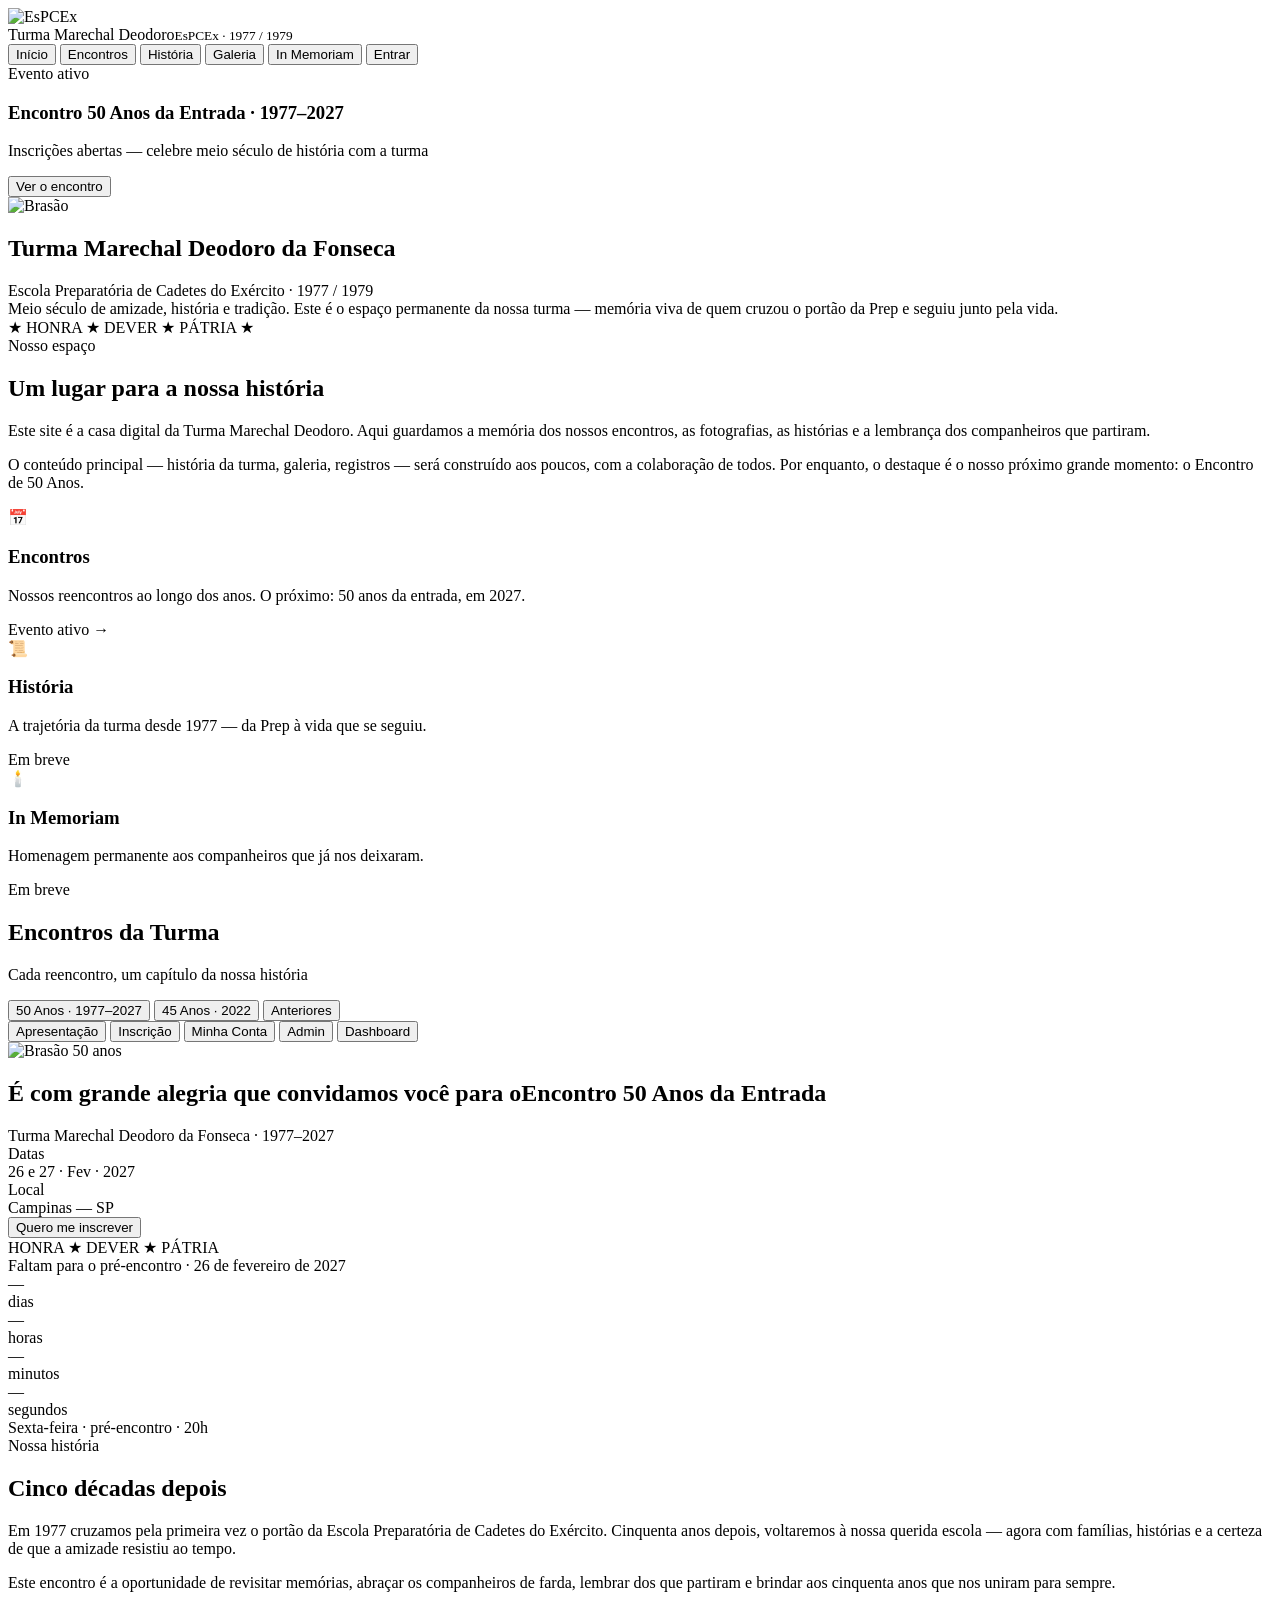
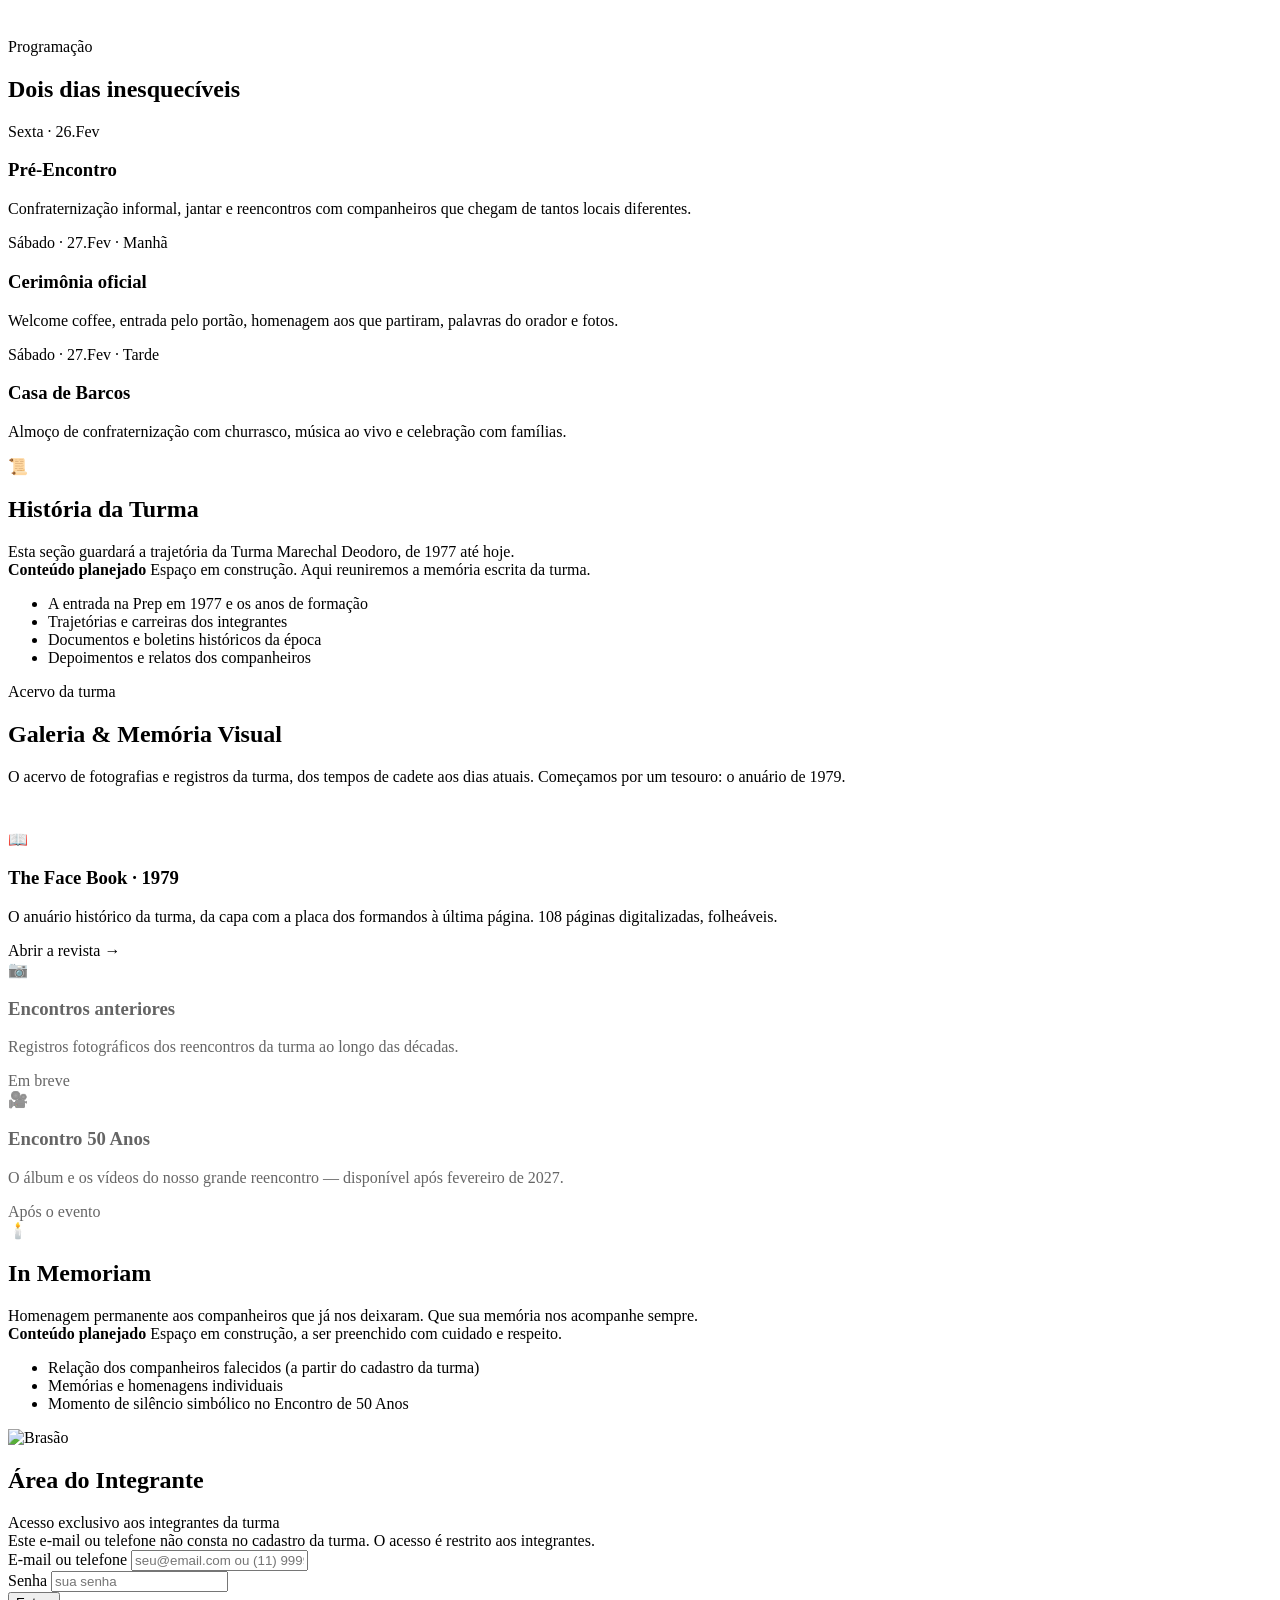
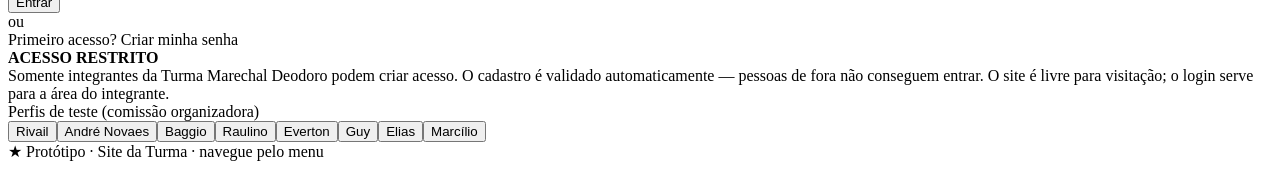
==== index.html @ 00f39037 "Add files via upload" ====
<!DOCTYPE html>
<html lang="pt-BR">
<head>
<meta charset="UTF-8">
<meta name="viewport" content="width=device-width, initial-scale=1.0">
<title>Turma Marechal Deodoro · EsPCEx 1977/1979</title>
<meta name="description" content="Site da Turma Marechal Deodoro da Fonseca - Escola Preparatória de Cadetes do Exército, 1977/1979. Memória permanente da turma e Encontro de 50 Anos.">
<link rel="icon" type="image/webp" href="assets/img/logo.webp">
<link href="https://fonts.googleapis.com/css2?family=Cinzel:wght@400;500;600;700;900&family=Cormorant+Garamond:ital,wght@0,300;0,400;0,500;0,600;0,700;1,400&family=Inter:wght@300;400;500;600;700&display=swap" rel="stylesheet">
<link rel="stylesheet" href="assets/css/estilo.css">
</head>
<body>
<nav class="topnav">
  <div class="topnav-inner">
    <div class="brand" onclick="nav('inicio')">
      <img src="assets/img/logo.webp" alt="EsPCEx" class="brand-logo">
      <div class="brand-text">Turma Marechal Deodoro<small>EsPCEx · 1977 / 1979</small></div>
    </div>
    <div class="nav1">
      <button class="nav1-item active" data-nav="inicio" onclick="nav('inicio')">Início</button>
      <button class="nav1-item" data-nav="encontros" onclick="nav('encontros')">Encontros</button>
      <button class="nav1-item" data-nav="historia" onclick="nav('historia')">História</button>
      <button class="nav1-item" data-nav="galeria" onclick="nav('galeria')">Galeria</button>
      <button class="nav1-item" data-nav="memoriam" onclick="nav('memoriam')">In Memoriam</button>
      <button class="nav1-item login-btn" id="loginNavBtn" data-nav="login" onclick="nav('login')">Entrar</button>
    </div>
  </div>
</nav>

<!-- ===================== INÍCIO ===================== -->
<section class="screen active" id="scr-inicio">
  <div class="event-banner" id="eventBanner" onclick="goEncontro()">
    <div class="event-banner-inner">
      <div class="event-banner-left">
        <span class="event-banner-badge">Evento ativo</span>
        <div class="event-banner-text">
          <h3>Encontro 50 Anos da Entrada · 1977–2027</h3>
          <p>Inscrições abertas — celebre meio século de história com a turma</p>
        </div>
      </div>
      <button class="event-banner-cta">Ver o encontro</button>
    </div>
  </div>
  <div class="home-hero">
    <div class="home-hero-inner">
      <img src="assets/img/logo.webp" alt="Brasão" class="home-hero-logo">
      <div>
        <h1>Turma Marechal Deodoro da Fonseca</h1>
        <div class="tagline">Escola Preparatória de Cadetes do Exército · 1977 / 1979</div>
        <div class="lead">Meio século de amizade, história e tradição. Este é o espaço permanente da nossa turma — memória viva de quem cruzou o portão da Prep e seguiu junto pela vida.</div>
        <div class="motto-inline"><span>★</span> HONRA <span>★</span> DEVER <span>★</span> PÁTRIA <span>★</span></div>
      </div>
    </div>
  </div>
  <div class="home-body">
    <div class="section-eyebrow">Nosso espaço</div>
    <h2 class="section-title">Um lugar para a nossa história</h2>
    <div class="section-text">
      <p>Este site é a casa digital da Turma Marechal Deodoro. Aqui guardamos a memória dos nossos encontros, as fotografias, as histórias e a lembrança dos companheiros que partiram.</p>
      <p>O conteúdo principal — história da turma, galeria, registros — será construído aos poucos, com a colaboração de todos. Por enquanto, o destaque é o nosso próximo grande momento: o Encontro de 50 Anos.</p>
    </div>
    <div class="nav-cards">
      <div class="nav-card" onclick="nav('encontros')">
        <span class="ico">📅</span><h3>Encontros</h3>
        <p>Nossos reencontros ao longo dos anos. O próximo: 50 anos da entrada, em 2027.</p>
        <span class="tag">Evento ativo →</span>
      </div>
      <div class="nav-card" onclick="nav('historia')">
        <span class="ico">📜</span><h3>História</h3>
        <p>A trajetória da turma desde 1977 — da Prep à vida que se seguiu.</p>
        <span class="tag">Em breve</span>
      </div>
      <div class="nav-card" onclick="nav('memoriam')">
        <span class="ico">🕯️</span><h3>In Memoriam</h3>
        <p>Homenagem permanente aos companheiros que já nos deixaram.</p>
        <span class="tag">Em breve</span>
      </div>
    </div>
  </div>
</section>

<!-- ===================== ENCONTROS ===================== -->
<section class="screen" id="scr-encontros">
  <div class="enc-header">
    <h1>Encontros da Turma</h1>
    <p>Cada reencontro, um capítulo da nossa história</p>
  </div>
  <div class="subnav">
    <div class="subnav-inner">
      <button class="subnav-item active" onclick="subEnc(this,'ev50')">50 Anos · 1977–2027</button>
      <button class="subnav-item locked" title="A documentar">45 Anos · 2022</button>
      <button class="subnav-item locked" title="A documentar">Anteriores</button>
    </div>
  </div>
  <div class="enc-screen active" id="ev50">
    <div class="subnav" style="position:relative;top:auto;background:var(--olive)">
      <div class="subnav-inner">
        <button class="subnav-item active" onclick="evScr(this,'landing')">Apresentação</button>
        <button class="subnav-item" onclick="evScr(this,'inscricao')">Inscrição</button>
        <button class="subnav-item" onclick="evScr(this,'conta')">Minha Conta</button>
        <button class="subnav-item" onclick="evScr(this,'admin')">Admin</button>
        <button class="subnav-item" onclick="evScr(this,'dashboard')">Dashboard</button>
      </div>
    </div>

    <!-- LANDING -->
    <div class="enc-screen active" id="evs-landing">
      <div class="ev-hero">
        <div class="ev-hero-inner">
          <img src="assets/img/logo.webp" class="ev-hero-logo" alt="Brasão 50 anos">
          <div>
            <h2><span class="accent">É com grande alegria que convidamos você para o</span>Encontro 50 Anos da Entrada</h2>
            <div class="ev-sub">Turma Marechal Deodoro da Fonseca · 1977–2027</div>
            <div class="ev-meta">
              <div class="ev-meta-item"><div class="l">Datas</div><div class="v">26 e 27 · Fev · 2027</div></div>
              <div class="ev-meta-item"><div class="l">Local</div><div class="v">Campinas — SP</div></div>
            </div>
            <button class="ev-cta" onclick="evScr(document.querySelectorAll('#ev50 .subnav')[1].querySelectorAll('.subnav-item')[1],'inscricao')">Quero me inscrever</button>
          </div>
        </div>
      </div>
      <div class="ev-motto">HONRA <span>★</span> DEVER <span>★</span> PÁTRIA</div>
      <div class="ev-body">
        <div class="countdown-wrap">
          <div class="countdown-label">Faltam para o pré-encontro · 26 de fevereiro de 2027</div>
          <div class="countdown">
            <div class="cd-block"><div class="n" id="cd-d">—</div><div class="l">dias</div></div>
            <div class="cd-block"><div class="n" id="cd-h">—</div><div class="l">horas</div></div>
            <div class="cd-block"><div class="n" id="cd-m">—</div><div class="l">minutos</div></div>
            <div class="cd-block"><div class="n" id="cd-s">—</div><div class="l">segundos</div></div>
          </div>
          <div class="countdown-target">Sexta-feira · pré-encontro · 20h</div>
        </div>
        <div class="section-eyebrow">Nossa história</div>
        <h2 class="section-title">Cinco décadas depois</h2>
        <div class="section-text">
          <p>Em 1977 cruzamos pela primeira vez o portão da Escola Preparatória de Cadetes do Exército. Cinquenta anos depois, voltaremos à nossa querida escola — agora com famílias, histórias e a certeza de que a amizade resistiu ao tempo.</p>
          <p>Este encontro é a oportunidade de revisitar memórias, abraçar os companheiros de farda, lembrar dos que partiram e brindar aos cinquenta anos que nos uniram para sempre.</p>
        </div>
        <div style="margin-top:46px"></div>
        <div class="section-eyebrow">Programação</div>
        <h2 class="section-title">Dois dias inesquecíveis</h2>
        <div class="program">
          <div class="prog-card"><div class="d">Sexta · 26.Fev</div><h3>Pré-Encontro</h3><p>Confraternização informal, jantar e reencontros com companheiros que chegam de tantos locais diferentes.</p></div>
          <div class="prog-card"><div class="d">Sábado · 27.Fev · Manhã</div><h3>Cerimônia oficial</h3><p>Welcome coffee, entrada pelo portão, homenagem aos que partiram, palavras do orador e fotos.</p></div>
          <div class="prog-card"><div class="d">Sábado · 27.Fev · Tarde</div><h3>Casa de Barcos</h3><p>Almoço de confraternização com churrasco, música ao vivo e celebração com famílias.</p></div>
        </div>
      </div>
    </div>

    <!-- INSCRIÇÃO -->
    <div class="enc-screen" id="evs-inscricao">
      <div class="insc-wrap" id="inscContent"></div>
    </div>

    <!-- MINHA CONTA -->
    <div class="enc-screen" id="evs-conta">
      <div class="acct-wrap" id="contaContent"></div>
    </div>

    <!-- ADMIN -->
    <div class="enc-screen" id="evs-admin">
      <div class="admin-wrap" id="adminContent"></div>
    </div>

    <!-- DASHBOARD -->
    <div class="enc-screen" id="evs-dashboard">
      <div class="dash-wrap" id="dashContent"></div>
    </div>
  </div>
</section>

<!-- ===================== HISTÓRIA ===================== -->
<section class="screen" id="scr-historia">
  <div class="placeholder-wrap">
    <div class="placeholder-ico">📜</div>
    <h2>História da Turma</h2>
    <div class="sub">Esta seção guardará a trajetória da Turma Marechal Deodoro, de 1977 até hoje.</div>
    <div class="placeholder-box">
      <strong>Conteúdo planejado</strong>
      Espaço em construção. Aqui reuniremos a memória escrita da turma.
      <ul class="placeholder-list">
        <li>A entrada na Prep em 1977 e os anos de formação</li>
        <li>Trajetórias e carreiras dos integrantes</li>
        <li>Documentos e boletins históricos da época</li>
        <li>Depoimentos e relatos dos companheiros</li>
      </ul>
    </div>
  </div>
</section>

<!-- ===================== GALERIA ===================== -->
<section class="screen" id="scr-galeria">
  <div class="home-body">
    <div class="section-eyebrow">Acervo da turma</div>
    <h2 class="section-title">Galeria & Memória Visual</h2>
    <div class="section-text">
      <p>O acervo de fotografias e registros da turma, dos tempos de cadete aos dias atuais. Começamos por um tesouro: o anuário de 1979.</p>
    </div>
    <div class="nav-cards" style="margin-top:44px">
      <div class="nav-card" onclick="window.open('revista/','_blank')" style="border-top-color:var(--wine)">
        <span class="ico">📖</span>
        <h3>The Face Book · 1979</h3>
        <p>O anuário histórico da turma, da capa com a placa dos formandos à última página. 108 páginas digitalizadas, folheáveis.</p>
        <span class="tag" style="color:var(--wine)">Abrir a revista →</span>
      </div>
      <div class="nav-card" style="opacity:.6;cursor:default">
        <span class="ico">📷</span>
        <h3>Encontros anteriores</h3>
        <p>Registros fotográficos dos reencontros da turma ao longo das décadas.</p>
        <span class="tag">Em breve</span>
      </div>
      <div class="nav-card" style="opacity:.6;cursor:default">
        <span class="ico">🎥</span>
        <h3>Encontro 50 Anos</h3>
        <p>O álbum e os vídeos do nosso grande reencontro — disponível após fevereiro de 2027.</p>
        <span class="tag">Após o evento</span>
      </div>
    </div>
  </div>
</section>

<!-- ===================== IN MEMORIAM ===================== -->
<section class="screen" id="scr-memoriam">
  <div class="placeholder-wrap">
    <div class="placeholder-ico">🕯️</div>
    <h2>In Memoriam</h2>
    <div class="sub">Homenagem permanente aos companheiros que já nos deixaram. Que sua memória nos acompanhe sempre.</div>
    <div class="placeholder-box">
      <strong>Conteúdo planejado</strong>
      Espaço em construção, a ser preenchido com cuidado e respeito.
      <ul class="placeholder-list">
        <li>Relação dos companheiros falecidos (a partir do cadastro da turma)</li>
        <li>Memórias e homenagens individuais</li>
        <li>Momento de silêncio simbólico no Encontro de 50 Anos</li>
      </ul>
    </div>
  </div>
</section>

<!-- ===================== LOGIN ===================== -->
<section class="screen" id="scr-login">
  <div class="login-wrap">
    <div class="login-card" id="loginCard">
      <img src="assets/img/logo.webp" class="login-logo" alt="Brasão">
      <h2>Área do Integrante</h2>
      <div class="login-sub">Acesso exclusivo aos integrantes da turma</div>
      <div class="login-error" id="loginError">Este e-mail ou telefone não consta no cadastro da turma. O acesso é restrito aos integrantes.</div>
      <div class="login-field">
        <label>E-mail ou telefone</label>
        <input type="text" id="loginUser" placeholder="seu@email.com ou (11) 99999-9999">
      </div>
      <div class="login-field">
        <label>Senha</label>
        <input type="password" id="loginPass" placeholder="sua senha">
      </div>
      <button class="login-btn-main" onclick="doLogin()">Entrar</button>
      <div class="login-divider"><span>ou</span></div>
      <div class="login-alt" onclick="alert('No protótipo, use um dos perfis de teste abaixo. Na versão final, aqui o integrante cria a senha — validado contra o cadastro da turma.')">Primeiro acesso? Criar minha senha</div>
      <div class="login-note">
        <strong>ACESSO RESTRITO</strong><br>
        Somente integrantes da Turma Marechal Deodoro podem criar acesso. O cadastro é validado automaticamente — pessoas de fora não conseguem entrar. O site é livre para visitação; o login serve para a área do integrante.
      </div>
      <div class="test-users">
        <div class="tu-title">Perfis de teste (comissão organizadora)</div>
        <div class="tu-grid"><button class="tu-chip" onclick="fillLogin('riva.cerqueira@gmail.com')">Rivail</button><button class="tu-chip" onclick="fillLogin('andre.novaes63@gmail.com')">André Novaes</button><button class="tu-chip" onclick="fillLogin('baggio@exemplo.com')">Baggio</button><button class="tu-chip" onclick="fillLogin('newtonraulino@hotmail.com')">Raulino</button><button class="tu-chip" onclick="fillLogin('everton@exemplo.com')">Everton</button><button class="tu-chip" onclick="fillLogin('guy@exemplo.com')">Guy</button><button class="tu-chip" onclick="fillLogin('m.e.santos@uol.com.br')">Elias</button><button class="tu-chip" onclick="fillLogin('marcilio.pereira.oliveira@gmail.com')">Marcílio</button></div>
      </div>
    </div>
  </div>
</section>

<div class="help-bar">★ Protótipo · Site da Turma · navegue pelo menu</div>

<script src="assets/js/script.js"></script>
</body>
</html>
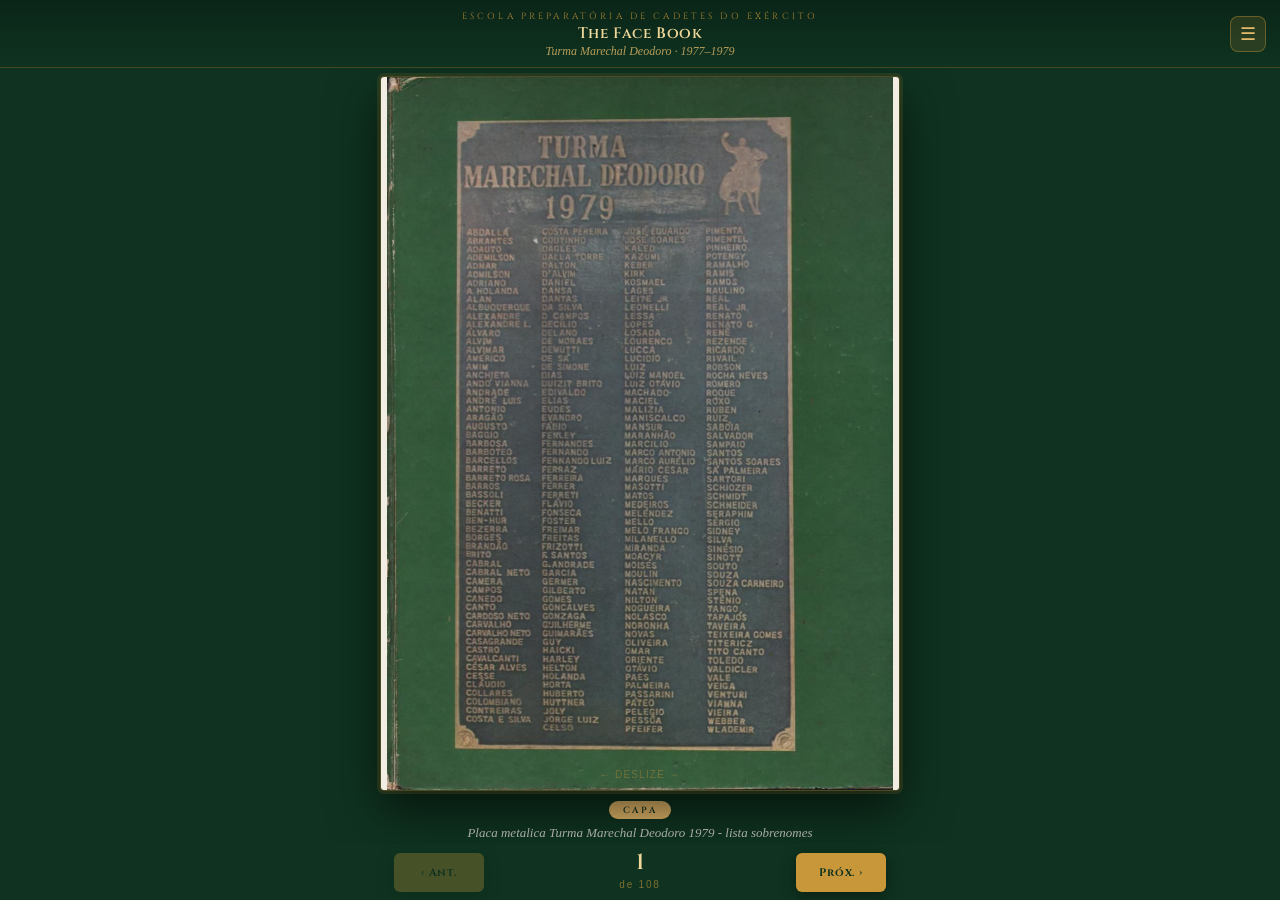
==== commit 92f89659: "Add files via upload" ====
--- a/index.html
+++ b/index.html
@@ -2,275 +2,93 @@
 <html lang="pt-BR">
 <head>
 <meta charset="UTF-8">
-<meta name="viewport" content="width=device-width, initial-scale=1.0">
-<title>Turma Marechal Deodoro · EsPCEx 1977/1979</title>
-<meta name="description" content="Site da Turma Marechal Deodoro da Fonseca - Escola Preparatória de Cadetes do Exército, 1977/1979. Memória permanente da turma e Encontro de 50 Anos.">
-<link rel="icon" type="image/webp" href="assets/img/logo.webp">
-<link href="https://fonts.googleapis.com/css2?family=Cinzel:wght@400;500;600;700;900&family=Cormorant+Garamond:ital,wght@0,300;0,400;0,500;0,600;0,700;1,400&family=Inter:wght@300;400;500;600;700&display=swap" rel="stylesheet">
-<link rel="stylesheet" href="assets/css/estilo.css">
+<meta name="viewport" content="width=device-width, initial-scale=1.0, viewport-fit=cover">
+<title>The Face Book · Turma Marechal Deodoro · EsPCEx 1977</title>
+<link rel="preconnect" href="https://fonts.googleapis.com">
+<link href="https://fonts.googleapis.com/css2?family=Cinzel:wght@400;600;700&family=IM+Fell+English:ital@0;1&family=Source+Sans+3:wght@300;400;600&display=swap" rel="stylesheet">
+<style>
+:root{--verde:#1d5c3a;--verde-esc:#0f3320;--ouro:#c8973a;--ouro-cl:#e4b96a;--ouro-pale:#f0d89a;--creme:#f5f0e8;}
+*{margin:0;padding:0;box-sizing:border-box;-webkit-tap-highlight-color:transparent}
+html,body{height:100%;overflow:hidden}
+body{background:var(--verde-esc);font-family:'Source Sans 3',sans-serif;color:var(--creme);display:flex;flex-direction:column;height:100%;height:100dvh;user-select:none;-webkit-user-select:none;}
+header{flex:0 0 auto;background:linear-gradient(180deg,#0a2518 0%,var(--verde-esc) 100%);border-bottom:1px solid rgba(200,151,58,.3);padding:10px 16px 8px;text-align:center;position:relative;}
+header .escola{font-family:'Cinzel',serif;font-size:9px;letter-spacing:.35em;color:var(--ouro);text-transform:uppercase;opacity:.85;}
+header h1{font-family:'Cinzel',serif;font-size:15px;font-weight:600;color:var(--ouro-pale);margin:3px 0 1px;line-height:1.2;letter-spacing:.04em;}
+header .ano{font-family:'IM Fell English',serif;font-size:12px;color:var(--ouro-cl);font-style:italic;opacity:.8;}
+.btn-idx{position:absolute;right:14px;top:50%;transform:translateY(-50%);background:rgba(200,151,58,.15);border:1px solid rgba(200,151,58,.4);color:var(--ouro-cl);font-size:18px;width:36px;height:36px;border-radius:8px;cursor:pointer;display:flex;align-items:center;justify-content:center;}
+.btn-idx:active{background:rgba(200,151,58,.3);}
+.stage{flex:1 1 0;display:flex;flex-direction:column;align-items:center;overflow:hidden;padding:8px 10px 0;gap:8px;}
+.frame{position:relative;width:100%;max-width:520px;flex:1 1 0;background:#0a1f12;border:1px solid rgba(200,151,58,.35);border-radius:4px;overflow:hidden;box-shadow:0 0 0 3px rgba(200,151,58,.12),0 20px 50px rgba(0,0,0,.6);}
+.frame img{width:100%;height:100%;object-fit:contain;display:block;background:#f2ede3;transition:opacity .25s;}
+.frame img.loading{opacity:0;}.frame img.loaded{opacity:1;}
+.placeholder{position:absolute;inset:0;display:flex;flex-direction:column;align-items:center;justify-content:center;gap:14px;color:var(--ouro-cl);}
+.ring{width:36px;height:36px;border:3px solid rgba(200,151,58,.2);border-top-color:var(--ouro);border-radius:50%;animation:spin 1s linear infinite;}
+@keyframes spin{to{transform:rotate(360deg)}}
+.hint-swipe{position:absolute;bottom:10px;width:100%;text-align:center;font-size:10px;color:rgba(200,151,58,.4);letter-spacing:.12em;text-transform:uppercase;pointer-events:none;transition:opacity .4s;}
+.caption{flex:0 0 auto;text-align:center;padding:0 10px 2px;max-width:520px;width:100%;}
+.lbl{display:inline-block;font-family:'Cinzel',serif;font-size:9px;letter-spacing:.28em;text-transform:uppercase;color:var(--verde-esc);background:var(--ouro-cl);padding:3px 14px;border-radius:20px;font-weight:600;margin-bottom:5px;}
+.desc{font-family:'IM Fell English',serif;font-size:13px;color:rgba(245,240,232,.75);line-height:1.4;font-style:italic;min-height:18px;}
+nav{flex:0 0 auto;display:flex;align-items:center;justify-content:space-between;gap:10px;padding:8px 14px calc(8px + env(safe-area-inset-bottom));background:linear-gradient(0deg,var(--verde-esc) 70%,transparent);max-width:520px;width:100%;align-self:center;}
+.btn-nav{flex:0 0 auto;background:var(--ouro);color:var(--verde-esc);border:none;font-family:'Cinzel',serif;font-size:11px;font-weight:700;letter-spacing:.08em;padding:12px 18px;border-radius:6px;cursor:pointer;box-shadow:0 4px 16px rgba(0,0,0,.4);transition:transform .1s,background .1s;min-width:90px;text-align:center;}
+.btn-nav:active{transform:scale(.97);background:var(--ouro-cl);}.btn-nav:disabled{opacity:.3;cursor:default;}
+.counter{flex:1;text-align:center;}
+.counter .big{font-family:'Cinzel',serif;font-size:22px;font-weight:600;color:var(--ouro-pale);display:block;line-height:1;}
+.counter .tot{font-size:10px;color:rgba(200,151,58,.6);letter-spacing:.18em;}
+.overlay{display:none;position:fixed;inset:0;z-index:50;background:rgba(10,32,20,.97);backdrop-filter:blur(4px);flex-direction:column;}
+.overlay.open{display:flex;}
+.ov-head{flex:0 0 auto;display:flex;align-items:center;justify-content:space-between;padding:16px 18px 12px;border-bottom:1px solid rgba(200,151,58,.2);}
+.ov-head h2{font-family:'Cinzel',serif;font-size:13px;letter-spacing:.25em;color:var(--ouro-cl);text-transform:uppercase;}
+.btn-close{background:none;border:1px solid rgba(200,151,58,.3);color:var(--ouro-cl);font-size:20px;width:36px;height:36px;border-radius:50%;cursor:pointer;display:flex;align-items:center;justify-content:center;}
+.idx-list{flex:1;overflow-y:auto;-webkit-overflow-scrolling:touch;padding:4px 0 30px;}
+.idx-item{display:flex;align-items:center;gap:12px;padding:11px 18px;border-bottom:1px solid rgba(200,151,58,.08);cursor:pointer;}
+.idx-item:active{background:rgba(200,151,58,.08);}
+.idx-n{flex:0 0 28px;font-family:'Cinzel',serif;font-size:11px;color:var(--ouro);text-align:right;}
+.idx-pg{flex:0 0 42px;font-size:10px;color:rgba(200,151,58,.5);letter-spacing:.1em;}
+.idx-desc{flex:1;font-size:13px;color:var(--creme);opacity:.85;overflow:hidden;text-overflow:ellipsis;white-space:nowrap;}
+</style>
 </head>
 <body>
-<nav class="topnav">
-  <div class="topnav-inner">
-    <div class="brand" onclick="nav('inicio')">
-      <img src="assets/img/logo.webp" alt="EsPCEx" class="brand-logo">
-      <div class="brand-text">Turma Marechal Deodoro<small>EsPCEx · 1977 / 1979</small></div>
-    </div>
-    <div class="nav1">
-      <button class="nav1-item active" data-nav="inicio" onclick="nav('inicio')">Início</button>
-      <button class="nav1-item" data-nav="encontros" onclick="nav('encontros')">Encontros</button>
-      <button class="nav1-item" data-nav="historia" onclick="nav('historia')">História</button>
-      <button class="nav1-item" data-nav="galeria" onclick="nav('galeria')">Galeria</button>
-      <button class="nav1-item" data-nav="memoriam" onclick="nav('memoriam')">In Memoriam</button>
-      <button class="nav1-item login-btn" id="loginNavBtn" data-nav="login" onclick="nav('login')">Entrar</button>
-    </div>
+<header>
+  <div class="escola">Escola Preparatória de Cadetes do Exército</div>
+  <h1>The Face Book</h1>
+  <div class="ano">Turma Marechal Deodoro · 1977–1979</div>
+  <button class="btn-idx" id="btnIdx">☰</button>
+</header>
+<div class="stage">
+  <div class="frame" id="frame">
+    <div class="placeholder" id="ph"><div class="ring"></div><span style="font-size:11px;letter-spacing:.15em;opacity:.7">CARREGANDO</span></div>
+    <img id="img" alt="" class="loading">
+    <div class="hint-swipe" id="hint">← deslize →</div>
   </div>
+  <div class="caption">
+    <span class="lbl" id="lbl">—</span>
+    <div class="desc" id="desc"></div>
+  </div>
+</div>
+<nav>
+  <button class="btn-nav" id="prev">‹ Ant.</button>
+  <div class="counter"><span class="big" id="cNow">1</span><span class="tot">de <span id="cTot">108</span></span></div>
+  <button class="btn-nav" id="next">Próx. ›</button>
 </nav>
-
-<!-- ===================== INÍCIO ===================== -->
-<section class="screen active" id="scr-inicio">
-  <div class="event-banner" id="eventBanner" onclick="goEncontro()">
-    <div class="event-banner-inner">
-      <div class="event-banner-left">
-        <span class="event-banner-badge">Evento ativo</span>
-        <div class="event-banner-text">
-          <h3>Encontro 50 Anos da Entrada · 1977–2027</h3>
-          <p>Inscrições abertas — celebre meio século de história com a turma</p>
-        </div>
-      </div>
-      <button class="event-banner-cta">Ver o encontro</button>
-    </div>
-  </div>
-  <div class="home-hero">
-    <div class="home-hero-inner">
-      <img src="assets/img/logo.webp" alt="Brasão" class="home-hero-logo">
-      <div>
-        <h1>Turma Marechal Deodoro da Fonseca</h1>
-        <div class="tagline">Escola Preparatória de Cadetes do Exército · 1977 / 1979</div>
-        <div class="lead">Meio século de amizade, história e tradição. Este é o espaço permanente da nossa turma — memória viva de quem cruzou o portão da Prep e seguiu junto pela vida.</div>
-        <div class="motto-inline"><span>★</span> HONRA <span>★</span> DEVER <span>★</span> PÁTRIA <span>★</span></div>
-      </div>
-    </div>
-  </div>
-  <div class="home-body">
-    <div class="section-eyebrow">Nosso espaço</div>
-    <h2 class="section-title">Um lugar para a nossa história</h2>
-    <div class="section-text">
-      <p>Este site é a casa digital da Turma Marechal Deodoro. Aqui guardamos a memória dos nossos encontros, as fotografias, as histórias e a lembrança dos companheiros que partiram.</p>
-      <p>O conteúdo principal — história da turma, galeria, registros — será construído aos poucos, com a colaboração de todos. Por enquanto, o destaque é o nosso próximo grande momento: o Encontro de 50 Anos.</p>
-    </div>
-    <div class="nav-cards">
-      <div class="nav-card" onclick="nav('encontros')">
-        <span class="ico">📅</span><h3>Encontros</h3>
-        <p>Nossos reencontros ao longo dos anos. O próximo: 50 anos da entrada, em 2027.</p>
-        <span class="tag">Evento ativo →</span>
-      </div>
-      <div class="nav-card" onclick="nav('historia')">
-        <span class="ico">📜</span><h3>História</h3>
-        <p>A trajetória da turma desde 1977 — da Prep à vida que se seguiu.</p>
-        <span class="tag">Em breve</span>
-      </div>
-      <div class="nav-card" onclick="nav('memoriam')">
-        <span class="ico">🕯️</span><h3>In Memoriam</h3>
-        <p>Homenagem permanente aos companheiros que já nos deixaram.</p>
-        <span class="tag">Em breve</span>
-      </div>
-    </div>
-  </div>
-</section>
-
-<!-- ===================== ENCONTROS ===================== -->
-<section class="screen" id="scr-encontros">
-  <div class="enc-header">
-    <h1>Encontros da Turma</h1>
-    <p>Cada reencontro, um capítulo da nossa história</p>
-  </div>
-  <div class="subnav">
-    <div class="subnav-inner">
-      <button class="subnav-item active" onclick="subEnc(this,'ev50')">50 Anos · 1977–2027</button>
-      <button class="subnav-item locked" title="A documentar">45 Anos · 2022</button>
-      <button class="subnav-item locked" title="A documentar">Anteriores</button>
-    </div>
-  </div>
-  <div class="enc-screen active" id="ev50">
-    <div class="subnav" style="position:relative;top:auto;background:var(--olive)">
-      <div class="subnav-inner">
-        <button class="subnav-item active" onclick="evScr(this,'landing')">Apresentação</button>
-        <button class="subnav-item" onclick="evScr(this,'inscricao')">Inscrição</button>
-        <button class="subnav-item" onclick="evScr(this,'conta')">Minha Conta</button>
-        <button class="subnav-item" onclick="evScr(this,'admin')">Admin</button>
-        <button class="subnav-item" onclick="evScr(this,'dashboard')">Dashboard</button>
-      </div>
-    </div>
-
-    <!-- LANDING -->
-    <div class="enc-screen active" id="evs-landing">
-      <div class="ev-hero">
-        <div class="ev-hero-inner">
-          <img src="assets/img/logo.webp" class="ev-hero-logo" alt="Brasão 50 anos">
-          <div>
-            <h2><span class="accent">É com grande alegria que convidamos você para o</span>Encontro 50 Anos da Entrada</h2>
-            <div class="ev-sub">Turma Marechal Deodoro da Fonseca · 1977–2027</div>
-            <div class="ev-meta">
-              <div class="ev-meta-item"><div class="l">Datas</div><div class="v">26 e 27 · Fev · 2027</div></div>
-              <div class="ev-meta-item"><div class="l">Local</div><div class="v">Campinas — SP</div></div>
-            </div>
-            <button class="ev-cta" onclick="evScr(document.querySelectorAll('#ev50 .subnav')[1].querySelectorAll('.subnav-item')[1],'inscricao')">Quero me inscrever</button>
-          </div>
-        </div>
-      </div>
-      <div class="ev-motto">HONRA <span>★</span> DEVER <span>★</span> PÁTRIA</div>
-      <div class="ev-body">
-        <div class="countdown-wrap">
-          <div class="countdown-label">Faltam para o pré-encontro · 26 de fevereiro de 2027</div>
-          <div class="countdown">
-            <div class="cd-block"><div class="n" id="cd-d">—</div><div class="l">dias</div></div>
-            <div class="cd-block"><div class="n" id="cd-h">—</div><div class="l">horas</div></div>
-            <div class="cd-block"><div class="n" id="cd-m">—</div><div class="l">minutos</div></div>
-            <div class="cd-block"><div class="n" id="cd-s">—</div><div class="l">segundos</div></div>
-          </div>
-          <div class="countdown-target">Sexta-feira · pré-encontro · 20h</div>
-        </div>
-        <div class="section-eyebrow">Nossa história</div>
-        <h2 class="section-title">Cinco décadas depois</h2>
-        <div class="section-text">
-          <p>Em 1977 cruzamos pela primeira vez o portão da Escola Preparatória de Cadetes do Exército. Cinquenta anos depois, voltaremos à nossa querida escola — agora com famílias, histórias e a certeza de que a amizade resistiu ao tempo.</p>
-          <p>Este encontro é a oportunidade de revisitar memórias, abraçar os companheiros de farda, lembrar dos que partiram e brindar aos cinquenta anos que nos uniram para sempre.</p>
-        </div>
-        <div style="margin-top:46px"></div>
-        <div class="section-eyebrow">Programação</div>
-        <h2 class="section-title">Dois dias inesquecíveis</h2>
-        <div class="program">
-          <div class="prog-card"><div class="d">Sexta · 26.Fev</div><h3>Pré-Encontro</h3><p>Confraternização informal, jantar e reencontros com companheiros que chegam de tantos locais diferentes.</p></div>
-          <div class="prog-card"><div class="d">Sábado · 27.Fev · Manhã</div><h3>Cerimônia oficial</h3><p>Welcome coffee, entrada pelo portão, homenagem aos que partiram, palavras do orador e fotos.</p></div>
-          <div class="prog-card"><div class="d">Sábado · 27.Fev · Tarde</div><h3>Casa de Barcos</h3><p>Almoço de confraternização com churrasco, música ao vivo e celebração com famílias.</p></div>
-        </div>
-      </div>
-    </div>
-
-    <!-- INSCRIÇÃO -->
-    <div class="enc-screen" id="evs-inscricao">
-      <div class="insc-wrap" id="inscContent"></div>
-    </div>
-
-    <!-- MINHA CONTA -->
-    <div class="enc-screen" id="evs-conta">
-      <div class="acct-wrap" id="contaContent"></div>
-    </div>
-
-    <!-- ADMIN -->
-    <div class="enc-screen" id="evs-admin">
-      <div class="admin-wrap" id="adminContent"></div>
-    </div>
-
-    <!-- DASHBOARD -->
-    <div class="enc-screen" id="evs-dashboard">
-      <div class="dash-wrap" id="dashContent"></div>
-    </div>
-  </div>
-</section>
-
-<!-- ===================== HISTÓRIA ===================== -->
-<section class="screen" id="scr-historia">
-  <div class="placeholder-wrap">
-    <div class="placeholder-ico">📜</div>
-    <h2>História da Turma</h2>
-    <div class="sub">Esta seção guardará a trajetória da Turma Marechal Deodoro, de 1977 até hoje.</div>
-    <div class="placeholder-box">
-      <strong>Conteúdo planejado</strong>
-      Espaço em construção. Aqui reuniremos a memória escrita da turma.
-      <ul class="placeholder-list">
-        <li>A entrada na Prep em 1977 e os anos de formação</li>
-        <li>Trajetórias e carreiras dos integrantes</li>
-        <li>Documentos e boletins históricos da época</li>
-        <li>Depoimentos e relatos dos companheiros</li>
-      </ul>
-    </div>
-  </div>
-</section>
-
-<!-- ===================== GALERIA ===================== -->
-<section class="screen" id="scr-galeria">
-  <div class="home-body">
-    <div class="section-eyebrow">Acervo da turma</div>
-    <h2 class="section-title">Galeria & Memória Visual</h2>
-    <div class="section-text">
-      <p>O acervo de fotografias e registros da turma, dos tempos de cadete aos dias atuais. Começamos por um tesouro: o anuário de 1979.</p>
-    </div>
-    <div class="nav-cards" style="margin-top:44px">
-      <div class="nav-card" onclick="window.open('revista/','_blank')" style="border-top-color:var(--wine)">
-        <span class="ico">📖</span>
-        <h3>The Face Book · 1979</h3>
-        <p>O anuário histórico da turma, da capa com a placa dos formandos à última página. 108 páginas digitalizadas, folheáveis.</p>
-        <span class="tag" style="color:var(--wine)">Abrir a revista →</span>
-      </div>
-      <div class="nav-card" style="opacity:.6;cursor:default">
-        <span class="ico">📷</span>
-        <h3>Encontros anteriores</h3>
-        <p>Registros fotográficos dos reencontros da turma ao longo das décadas.</p>
-        <span class="tag">Em breve</span>
-      </div>
-      <div class="nav-card" style="opacity:.6;cursor:default">
-        <span class="ico">🎥</span>
-        <h3>Encontro 50 Anos</h3>
-        <p>O álbum e os vídeos do nosso grande reencontro — disponível após fevereiro de 2027.</p>
-        <span class="tag">Após o evento</span>
-      </div>
-    </div>
-  </div>
-</section>
-
-<!-- ===================== IN MEMORIAM ===================== -->
-<section class="screen" id="scr-memoriam">
-  <div class="placeholder-wrap">
-    <div class="placeholder-ico">🕯️</div>
-    <h2>In Memoriam</h2>
-    <div class="sub">Homenagem permanente aos companheiros que já nos deixaram. Que sua memória nos acompanhe sempre.</div>
-    <div class="placeholder-box">
-      <strong>Conteúdo planejado</strong>
-      Espaço em construção, a ser preenchido com cuidado e respeito.
-      <ul class="placeholder-list">
-        <li>Relação dos companheiros falecidos (a partir do cadastro da turma)</li>
-        <li>Memórias e homenagens individuais</li>
-        <li>Momento de silêncio simbólico no Encontro de 50 Anos</li>
-      </ul>
-    </div>
-  </div>
-</section>
-
-<!-- ===================== LOGIN ===================== -->
-<section class="screen" id="scr-login">
-  <div class="login-wrap">
-    <div class="login-card" id="loginCard">
-      <img src="assets/img/logo.webp" class="login-logo" alt="Brasão">
-      <h2>Área do Integrante</h2>
-      <div class="login-sub">Acesso exclusivo aos integrantes da turma</div>
-      <div class="login-error" id="loginError">Este e-mail ou telefone não consta no cadastro da turma. O acesso é restrito aos integrantes.</div>
-      <div class="login-field">
-        <label>E-mail ou telefone</label>
-        <input type="text" id="loginUser" placeholder="seu@email.com ou (11) 99999-9999">
-      </div>
-      <div class="login-field">
-        <label>Senha</label>
-        <input type="password" id="loginPass" placeholder="sua senha">
-      </div>
-      <button class="login-btn-main" onclick="doLogin()">Entrar</button>
-      <div class="login-divider"><span>ou</span></div>
-      <div class="login-alt" onclick="alert('No protótipo, use um dos perfis de teste abaixo. Na versão final, aqui o integrante cria a senha — validado contra o cadastro da turma.')">Primeiro acesso? Criar minha senha</div>
-      <div class="login-note">
-        <strong>ACESSO RESTRITO</strong><br>
-        Somente integrantes da Turma Marechal Deodoro podem criar acesso. O cadastro é validado automaticamente — pessoas de fora não conseguem entrar. O site é livre para visitação; o login serve para a área do integrante.
-      </div>
-      <div class="test-users">
-        <div class="tu-title">Perfis de teste (comissão organizadora)</div>
-        <div class="tu-grid"><button class="tu-chip" onclick="fillLogin('riva.cerqueira@gmail.com')">Rivail</button><button class="tu-chip" onclick="fillLogin('andre.novaes63@gmail.com')">André Novaes</button><button class="tu-chip" onclick="fillLogin('baggio@exemplo.com')">Baggio</button><button class="tu-chip" onclick="fillLogin('newtonraulino@hotmail.com')">Raulino</button><button class="tu-chip" onclick="fillLogin('everton@exemplo.com')">Everton</button><button class="tu-chip" onclick="fillLogin('guy@exemplo.com')">Guy</button><button class="tu-chip" onclick="fillLogin('m.e.santos@uol.com.br')">Elias</button><button class="tu-chip" onclick="fillLogin('marcilio.pereira.oliveira@gmail.com')">Marcílio</button></div>
-      </div>
-    </div>
-  </div>
-</section>
-
-<div class="help-bar">★ Protótipo · Site da Turma · navegue pelo menu</div>
-
-<script src="assets/js/script.js"></script>
+<div class="overlay" id="ov">
+  <div class="ov-head"><h2>Índice da Revista</h2><button class="btn-close" id="ovClose">×</button></div>
+  <div class="idx-list" id="idxList"></div>
+</div>
+<script>
+const PAGES=[{"n": 1, "id": "1cow0EibuOA5vGTTKEVCosgEtOzvTqEbk", "pagina": "CAPA", "conteudo": "Placa metalica Turma Marechal Deodoro 1979 - lista sobrenomes", "rotulo": "Capa", "url": "../001_CAPA_placa_metalica.jpg"}, {"n": 2, "id": "1vW2OAqjCVBSOr6mSmw_4MF4tqwxd_TCN", "pagina": "2", "conteudo": "Biografia Marechal Deodoro", "rotulo": "p. 2", "url": "../002_p02_biografia_marechal_deodoro.jpg"}, {"n": 3, "id": "1JOpUk_ouCdNDhMVnUOUUh5oVNqEbTsfZ", "pagina": "3", "conteudo": "INDICE da revista", "rotulo": "p. 3", "url": "../003_p03_indice_da_revista.jpg"}, {"n": 4, "id": "1uaSFtohF7aWCjZ0mdWsOXnLEXw-PKXY2", "pagina": "4", "conteudo": "Editorial", "rotulo": "p. 4", "url": "../004_p04_editorial.jpg"}, {"n": 5, "id": "1luk8MtgxflNc3rxfhizZpzbkzOhSJxkN", "pagina": "5", "conteudo": "Historico da EsPCEx", "rotulo": "p. 5", "url": "../005_p05_historico_espcex.jpg"}, {"n": 6, "id": "1IQcm1-qehdH5ydedvB64quv4nkFaF-yS", "pagina": "6", "conteudo": "O Comando da Escola", "rotulo": "p. 6", "url": "../006_p06_comando_da_escola.jpg"}, {"n": 7, "id": "1oAJZpCmcztty0ojcAlteeXsDXCvBYsyr", "pagina": "7", "conteudo": "Mensagem do Comandante e Subcomandante aos formandos", "rotulo": "p. 7", "url": "../007_p07_mensagem_comandante.jpg"}, {"n": 8, "id": "1L2liHMRd8xI3-l5jAzdZMMO0niM-LhMT", "pagina": "8", "conteudo": "Nossa Escola - abertura secao (titulo + vistas portao/torre)", "rotulo": "p. 8", "url": "../008_p08_nossa_escola_abertura.jpg"}, {"n": 9, "id": "1cmDg8TTDIpq4ZarjxY-zAQG-MEtwp8mu", "pagina": "9", "conteudo": "Nossa Escola - vistas (torre/pergola/galerias)", "rotulo": "p. 9", "url": "../009_p09_nossa_escola_vistas.jpg"}, {"n": 10, "id": "1THfiaBAt9NTrY8c1Ap3hV32IoB3u8vKz", "pagina": "10", "conteudo": "Nossa Escola - mastros/parada/pavilhao", "rotulo": "p. 10", "url": "../010_p10_nossa_escola_mastros.jpg"}, {"n": 11, "id": "1QERV5Lfwv8gEMKRw8YJMLm5q7JKZfjuJ", "pagina": "12", "conteudo": "O Dia do Aluno (alvorada/aulas/rancho/almoco)", "rotulo": "p. 12", "url": "../011_p12_dia_do_aluno.jpg"}, {"n": 12, "id": "17sMhYjK_iN-sxWyugUER4hfBmQqqUTb_", "pagina": "14", "conteudo": "Divisao Administrativa", "rotulo": "p. 14", "url": "../012_p14_divisao_administrativa.jpg"}, {"n": 13, "id": "194PLnLad632wpJ8qQClxeiLpWscaCjJP", "pagina": "15", "conteudo": "Divisao de Ensino / Orientacao Educacional", "rotulo": "p. 15", "url": "../013_p15_divisao_ensino.jpg"}, {"n": 14, "id": "1O9WDSweMezwg2Fc6YI3w0lV8FoHoaUiF", "pagina": "16", "conteudo": "Nossos Mestres Quimica/Matematica/Estudos Sociais", "rotulo": "p. 16", "url": "../014_p16_nossos_mestres_quimica.jpg"}, {"n": 15, "id": "14dKz3uPie6l784ZRSgOjbUgG-D-f2y1n", "pagina": "17", "conteudo": "Nossos Mestres Fisica/Desenho/Portugues/Biologia", "rotulo": "p. 17", "url": "../015_p17_nossos_mestres_fisica.jpg"}, {"n": 16, "id": "16xCJv0n_wXO4MbhWO3F3lf7MMKXGcbyP", "pagina": "18", "conteudo": "Olimesco Olimpiadas Escolares", "rotulo": "p. 18", "url": "../016_p18_olimesco_olimpiadas.jpg"}, {"n": 17, "id": "1QYUDOW3EfH7pd2WCnAdTgU8NAGKfEzK-", "pagina": "19", "conteudo": "Olimesco continuacao - selecao atletas NAE", "rotulo": "p. 19", "url": "../017_p19_olimesco_atletas_nae.jpg"}, {"n": 18, "id": "11WkMZzHu0TTtSeA0PUYWu9WcluWX11Wn", "pagina": "20", "conteudo": "Auxilio aos Alunos / Educacao Fisica / Funcionarios", "rotulo": "p. 20", "url": "../018_p20_auxilio_alunos.jpg"}, {"n": 19, "id": "1knvvyC-rgpIpjtrw-ygbpC_VV54SqQ5C", "pagina": "21", "conteudo": "Gremios (Sampaio/Mallet/Vilagran Cabrita)", "rotulo": "p. 21", "url": "../019_p21_gremios.jpg"}, {"n": 20, "id": "12-ZLV5tF8A7f15Vw8TtOgXkMMQPbeJMy", "pagina": "22", "conteudo": "TADECs Volei/Capoeira/Violao/Radio", "rotulo": "p. 22", "url": "../020_p22_tadecs_volei_capoeira.jpg"}, {"n": 21, "id": "1T9sbNJaJ2XLv7K1vpxgsZh3nvUMxQO76", "pagina": "23", "conteudo": "Equipe de Cinema/Karate/Ginastica/Esgrima/Basquete", "rotulo": "p. 23", "url": "../021_p23_cinema_karate_ginastica.jpg"}, {"n": 22, "id": "178uKIWpyQNZDs6qGMKjfPKblMEP7Codd", "pagina": "24", "conteudo": "Dia da Vitoria / Dia da Infantaria (monumentos)", "rotulo": "p. 24", "url": "../022_p24_dia_da_vitoria_infantaria.jpg"}, {"n": 23, "id": "1zexZb7UF_ompJwBHYTj-GTjXxLJdjK0e", "pagina": "25", "conteudo": "Dia da Vitoria / Dia da Infantaria", "rotulo": "p. 25", "url": "../023_p25_dia_da_vitoria_infantaria.jpg"}, {"n": 24, "id": "188hYqaOHBV78fQ22MF3AcQJPvi2DyvA_", "pagina": "26", "conteudo": "Campinas", "rotulo": "p. 26", "url": "../024_p26_campinas.jpg"}, {"n": 25, "id": "1lHARa47Vvpi8mqNSZ5NzpUeKyRB6g5ou", "pagina": "27", "conteudo": "Grupo de Acampamento Folcloricos", "rotulo": "p. 27", "url": "../025_p27_acampamento_folcloricos.jpg"}, {"n": 26, "id": "1zOova6EG5J3FRC7X2XnXJDWuLpXq4N4O", "pagina": "28", "conteudo": "Nucleos Religiosos UCM/NAE/NUME/NAM", "rotulo": "p. 28", "url": "../026_p28_nucleos_religiosos.jpg"}, {"n": 27, "id": "1RMFIIzOIgRB4CvKlt1oHeHVTCLUD8l8V", "pagina": "29", "conteudo": "Dia das Maes (textos)", "rotulo": "p. 29", "url": "../027_p29_dia_das_maes.jpg"}, {"n": 28, "id": "10ITJ-tj7o7KhUCVmppN49hGxQ0Wze9Up", "pagina": "30", "conteudo": "Abertura da NAE (tocha olimpica/Colegio Naval/EMFA)", "rotulo": "p. 30", "url": "../028_p30_abertura_nae.jpg"}, {"n": 29, "id": "1bANjlFPIIMvlY0qcKpZ5RPzFrF72v5LS", "pagina": "31", "conteudo": "NAE esportes (futebol/basquete/judo/natacao)", "rotulo": "p. 31", "url": "../029_p31_nae_esportes.jpg"}, {"n": 30, "id": "1L-WkEIICEmIJKcSmt7SV00pjjpKZD9fU", "pagina": "32", "conteudo": "Equipe Volei/atletismo/A Uniao no Encerramento", "rotulo": "p. 32", "url": "../030_p32_volei_atletismo.jpg"}, {"n": 31, "id": "1LUS5QjCeBg-cKcS7MtFx5b989bEEr6Wg", "pagina": "33", "conteudo": "NAE resultados esportivos", "rotulo": "p. 33", "url": "../031_p33_nae_resultados.jpg"}, {"n": 32, "id": "1N2gkPYPyEyzPUIhshamh-N2tveRIyvru", "pagina": "35", "conteudo": "V Comunicancao - festival de musica", "rotulo": "p. 35", "url": "../032_p35_comunicancao_festival.jpg"}, {"n": 33, "id": "1UP2GBJg3Wt-LjDdd0mCkKpAd-uZl7sLz", "pagina": "36", "conteudo": "Orquestra Sinfonica de Campinas", "rotulo": "p. 36", "url": "../033_p36_orquestra_sinfonica.jpg"}, {"n": 34, "id": "1uS7DO8HHVkyRme-eLrQYoYeJyGO3J4nZ", "pagina": "37", "conteudo": "Oracao sem nome (poema)", "rotulo": "p. 37", "url": "../034_p37_oracao_poema.jpg"}, {"n": 35, "id": "17AqMxPrZhVTuIGA8hg4ai5dHlzLW27fc", "pagina": "38", "conteudo": "Nossos Acampamentos", "rotulo": "p. 38", "url": "../035_p38_nossos_acampamentos.jpg"}, {"n": 36, "id": "1h_MUSsiPoYXGJ2oyqZC-QlXT0c9QGTDC", "pagina": "39", "conteudo": "Pensamento militar (suor/vontade)", "rotulo": "p. 39", "url": "../036_p39_pensamento_militar.jpg"}, {"n": 37, "id": "1Adf3-o0MabF1awAiGL7Pqd4KdQaXCklF", "pagina": "40", "conteudo": "Acampamento instrucao militar (tiro/obstaculos/combate)", "rotulo": "p. 40", "url": "../037_p40_acampamento_instrucao.jpg"}, {"n": 38, "id": "1Kr06wmXbFsuVaCSnO9WZFCPDuMYYadIn", "pagina": "41", "conteudo": "Aluno: Hoje es um simbolo - acampamento", "rotulo": "p. 41", "url": "../038_p41_aluno_simbolo.jpg"}, {"n": 39, "id": "1_Ict6XhcQ4i-HxOvBUM2RtCpH4C8q1Th", "pagina": "44", "conteudo": "CCS - Companhia de Comando e Servicos", "rotulo": "p. 44", "url": "../039_p44_ccs_companhia.jpg"}, {"n": 40, "id": "1VLl1LEhkzMiFnkQU2kZUC3PR--rtDsHY", "pagina": "45", "conteudo": "Monitores das Companhias", "rotulo": "p. 45", "url": "../040_p45_monitores_companhias.jpg"}, {"n": 41, "id": "1Y0fL24x-1QPgrfnNaNJz7e0IANyET_Wx", "pagina": "46", "conteudo": "7 de Setembro / Semana da Patria", "rotulo": "p. 46", "url": "../041_p46_sete_setembro.jpg"}, {"n": 42, "id": "1qAw1rkzTAd6F7COC7Ff-wESwgX3IoI7E", "pagina": "47", "conteudo": "Dia do Soldado (texto Dalton)", "rotulo": "p. 47", "url": "../042_p47_dia_do_soldado.jpg"}, {"n": 43, "id": "14_VdP3DMlS8fxgoGwoDoMi9VEzTZObv-", "pagina": "50", "conteudo": "Novos Oficiais do Corpo de Alunos", "rotulo": "p. 50", "url": "../043_p50_oficiais_corpo_alunos.jpg"}, {"n": 44, "id": "1bN-fGTGu49-7aVWSRzHZ8yqDT9DESdjK", "pagina": "SAMPAIO", "conteudo": "Turma Sampaio - O Infante Imortal / 1 ano 1979", "rotulo": "Turma Sampaio", "url": "../044_turma_sampaio.jpg"}, {"n": 45, "id": "1Fe06CDPX4srnEbnU_eWhHoFzr6DQ3kuX", "pagina": "52", "conteudo": "Cancao da 1 Cia AL / Turma A-1 A-2", "rotulo": "p. 52", "url": "../045_p52_cancao_1cia_turma_a1_a2.jpg"}, {"n": 46, "id": "1HurLXtuyq-LXnLEnynqvf0U6PIorfj7t", "pagina": "53", "conteudo": "Turmas de Aula A-3 a A-8 (fotos posadas)", "rotulo": "p. 53", "url": "../046_p53_turmas_aula_a3_a8.jpg"}, {"n": 47, "id": "17InfSgaGuZeLJ0wHrPD1cFv2AIG4OyMT", "pagina": "54", "conteudo": "A Fala do Soldado (poema)", "rotulo": "p. 54", "url": "../047_p54_fala_do_soldado.jpg"}, {"n": 48, "id": "17rYTCLpwhUSNmiJq1hLzd7FiYLmRdnIR", "pagina": "55", "conteudo": "Turma Dragoes da Independencia (historico 2 ano)", "rotulo": "p. 55", "url": "../048_p55_turma_dragoes.jpg"}, {"n": 49, "id": "1S9E6843TBwnoxHNle78bfLDehTkLUEg8", "pagina": "56", "conteudo": "Cancao da 2 Cia / Turma B-1 B-2", "rotulo": "p. 56", "url": "../049_p56_cancao_2cia_turma_b1_b2.jpg"}, {"n": 50, "id": "1NcxUYvsw5ooXtpagVy6sODQ3EXYHhtxN", "pagina": "57", "conteudo": "Turmas de Aula B-3 a B-8 (fotos posadas)", "rotulo": "p. 57", "url": "../050_p57_turmas_aula_b3_b8.jpg"}, {"n": 51, "id": "1Ed6RM0bjUoeTPBjDHzsNgKlumM5tdG5V", "pagina": "58", "conteudo": "Destaques do 3 ano", "rotulo": "p. 58", "url": "../051_p58_destaques_3ano.jpg"}, {"n": 52, "id": "1JCSJfb-TrdcBvc2TgylzjGOR__NNb_qy", "pagina": "59", "conteudo": "Instrucao Militar / Pentatlo Nacional", "rotulo": "p. 59", "url": "../052_p59_instrucao_pentatlo.jpg"}, {"n": 53, "id": "1Qz_749IYT_7VNIJIHFZDG43gzr4WAJWc", "pagina": "60", "conteudo": "E Finalmente - Formatura (guarda de honra/entrada formandos/pavilhao)", "rotulo": "p. 60", "url": "../053_p60_formatura.jpg"}, {"n": 54, "id": "1KsYbbDZLdQQhsnEej1nrtpSHypjxHYEn", "pagina": "62", "conteudo": "Cancao da 3 Cia AL", "rotulo": "p. 62", "url": "../054_p62_cancao_3cia.jpg"}, {"n": 55, "id": "15HGvMXnRoTP4DZ6-2G8IArPdilgLPoQv", "pagina": "63", "conteudo": "Ate Breve EsPCEx (texto De Sa)", "rotulo": "p. 63", "url": "../055_p63_ate_breve_espcex.jpg"}, {"n": 56, "id": "1NI7mSrAQfgNtiDJqDaM2oLHuTgu7jBIa", "pagina": "64", "conteudo": "Retratos individuais (Admilson ao Mansur)", "rotulo": "p. 64", "url": "../056_p64_retratos_admilson_mansur.jpg"}, {"n": 57, "id": "1ij8IBepdDkqzb7BapgTpdILJROEbPZFn", "pagina": "65", "conteudo": "Retratos individuais (Fenley ao Collares)", "rotulo": "p. 65", "url": "../057_p65_retratos_fenley_collares.jpg"}, {"n": 58, "id": "1-MWj6S5srvPsTgej0o0coG4KS7Y3kzbz", "pagina": "66", "conteudo": "Retratos individuais (Lages ao Kaled Jr)", "rotulo": "p. 66", "url": "../058_p66_retratos_lages_kaled.jpg"}, {"n": 59, "id": "1pIHDsmEx1JumIg545hrzsjR_8qRIKBmr", "pagina": "67", "conteudo": "Retratos individuais (Lucca ao Edivaldo)", "rotulo": "p. 67", "url": "../059_p67_retratos_lucca_edivaldo.jpg"}, {"n": 60, "id": "1N5p9cL2FsCFAMUe47foj4VSfMtP7yMva", "pagina": "68", "conteudo": "Retratos individuais (Andre Luis Novaes ao Nolasco)", "rotulo": "p. 68", "url": "../060_p68_retratos_andrelu_nolasco.jpg"}, {"n": 61, "id": "1odMp1cct6MsRFYXWXMcBVn0ZmyQOuNOE", "pagina": "68", "conteudo": "Retratos individuais (Colombiano ao Contreiras)", "rotulo": "p. 68", "url": "../061_p68b_retratos_colombiano_contreiras.jpg"}, {"n": 62, "id": "1_nt27NvboUI7lz55SDZtltg2x_j90J-g", "pagina": "69", "conteudo": "Retratos individuais (Leonelli ao Barreto Rosa)", "rotulo": "p. 69", "url": "../062_p69_retratos_leonelli_barreto.jpg"}, {"n": 63, "id": "1-6HNWeXGzbQ2xkDd3PMbKzMjNUUzj-bT", "pagina": "70", "conteudo": "Retratos individuais (Rui Santiago ao Dineo Lopes)", "rotulo": "p. 70", "url": "../063_p70_retratos_ruisantiago_dineo.jpg"}, {"n": 64, "id": "1EqLOehmnc1qqaAP0BiCeVec9lfk71Kg0", "pagina": "71", "conteudo": "Retratos individuais (Schneider ao Elias)", "rotulo": "p. 71", "url": "../064_p71_retratos_schneider_elias.jpg"}, {"n": 65, "id": "1jUTng74x8Wd3e0cpZI_OzrPrKsyvva-9", "pagina": "72", "conteudo": "Retratos individuais (Passarini ao Ramos)", "rotulo": "p. 72", "url": "../065_p72_retratos_passarini_ramos.jpg"}, {"n": 66, "id": "1hKh553iUfOPhfoe_Iom9yZ1QeTXfyoch", "pagina": "73", "conteudo": "Retratos individuais (Stenio ao Kirk)", "rotulo": "p. 73", "url": "../066_p73_retratos_stenio_kirk.jpg"}, {"n": 67, "id": "1n1LINbLc-mQMcRI9eg2H6KlhrPwnfqPl", "pagina": "74", "conteudo": "Retratos individuais (Pelegio ao Paes)", "rotulo": "p. 74", "url": "../067_p74_retratos_pelegio_paes.jpg"}, {"n": 68, "id": "1ZnuOKBi3X0Hb-1hlEuvs7lfAZnndMHhO", "pagina": "75", "conteudo": "Retratos individuais (Costa Pereira ao Rocha Neves)", "rotulo": "p. 75", "url": "../068_p75_retratos_costapereira_rochaneves.jpg"}, {"n": 69, "id": "1ld-6ly54vVdjwX8WMRVXX42JhN3Ktcia", "pagina": "76", "conteudo": "Retratos individuais (Rivail ao Anchieta)", "rotulo": "p. 76", "url": "../069_p76_retratos_rivail_anchieta.jpg"}, {"n": 70, "id": "1DzsMvuiWpYyiz777kUIOeqHwSjbf9ZuR", "pagina": "77", "conteudo": "Retratos individuais (Fernando Gomes ao Freitas)", "rotulo": "p. 77", "url": "../070_p77_retratos_fernandogomes_freitas.jpg"}, {"n": 71, "id": "1xPITj_OaceIvrga8aoH6xqR7Y4U3-7xG", "pagina": "78", "conteudo": "Retratos individuais (Marcilio ao Pateo)", "rotulo": "p. 78", "url": "../071_p78_retratos_marcilio_pateo.jpg"}, {"n": 72, "id": "1JV0BCHfe9dX9uYv03Pplkv95JsIaunYy", "pagina": "79", "conteudo": "Retratos individuais (Moraes Tavares ao Coutinho)", "rotulo": "p. 79", "url": "../072_p79_retratos_moraes_coutinho.jpg"}, {"n": 73, "id": "1c8p_sLBKIm2AfzrVQ5b2SBrXvnsDD22I", "pagina": "80", "conteudo": "Retratos individuais (Daniel Peres ao Baggio)", "rotulo": "p. 80", "url": "../073_p80_retratos_daniel_baggio.jpg"}, {"n": 74, "id": "1v__KqGSQOq7VyXJJFdNJAYjZoYIcsYWU", "pagina": "81", "conteudo": "Retratos individuais (Foster ao Aragao)", "rotulo": "p. 81", "url": "../074_p81_retratos_foster_aragao.jpg"}, {"n": 75, "id": "1Fv3uss1it83WbbsZZMPDNNllSDHHgHG9", "pagina": "82", "conteudo": "Retratos individuais (Keber ao Americo)", "rotulo": "p. 82", "url": "../075_p82_retratos_keber_americo.jpg"}, {"n": 76, "id": "1kVFa63DNfTo9SybuvRliTRPSUWJAxsfb", "pagina": "83", "conteudo": "Retratos individuais (a confirmar posicao exata)", "rotulo": "p. 83", "url": "../076_p83_retratos_individuais.jpg"}, {"n": 77, "id": "10oVHv28XNplqpF6wVEC2Fq9rc2RAv_bz", "pagina": "84", "conteudo": "Retratos individuais (Lucidio ao Oriente)", "rotulo": "p. 84", "url": "../077_p84_retratos_lucidio_oriente.jpg"}, {"n": 78, "id": "16r_3XXNOhSUfwFXaBQrEK56O2b55MkYM", "pagina": "85", "conteudo": "Retratos individuais (De Simone ao Delano)", "rotulo": "p. 85", "url": "../078_p85_retratos_desimone_delano.jpg"}, {"n": 79, "id": "1Mn9h4amCKzEK1O4MOHtV4k-FhjGZe3Gl", "pagina": "86", "conteudo": "Retratos individuais (Cabral Neto ao Costa e Silva)", "rotulo": "p. 86", "url": "../079_p86_retratos_cabral_costasilva.jpg"}, {"n": 80, "id": "1qwffYc0E62lUGQRy0LQzdyfD7MXzAxcf", "pagina": "87", "conteudo": "Retratos individuais (Veiga ao Plisio Toledo)", "rotulo": "p. 87", "url": "../080_p87_retratos_veiga_plisio.jpg"}, {"n": 81, "id": "12S6MWgec4irTwRirAkW4fa4HMl4s4wGm", "pagina": "88", "conteudo": "Retratos individuais (Ramis ao Schiozer)", "rotulo": "p. 88", "url": "../081_p88_retratos_ramis_schiozer.jpg"}, {"n": 82, "id": "1bZQZiUFx12SwUmJ6_ZPuDapYyRyFdGLw", "pagina": "89", "conteudo": "Companheiros que nos Deixaram", "rotulo": "p. 89", "url": "../082_p89_companheiros_que_nos_deixaram.jpg"}, {"n": 83, "id": "12ORD6RAsgHgjjK1inMjgKG00Qd2knDYi", "pagina": "90", "conteudo": "Sociedade Recreativa Literaria / fotografos revista", "rotulo": "p. 90", "url": "../083_p90_srl_fotografos.jpg"}, {"n": 84, "id": "172VKbMj6nJV7lORaeYSiPC10Co1MK6yH", "pagina": "91", "conteudo": "TURMA MARECHAL DEODORO - abertura lista formandos", "rotulo": "p. 91", "url": "../084_p91_turma_marechal_deodoro_lista.jpg"}, {"n": 85, "id": "1uCvGUcfWzuARRfEmGKDCDlps6MqQA9yK", "pagina": "91", "conteudo": "Assinaturas de Alunos", "rotulo": "p. 91", "url": "../085_p91b_assinaturas_alunos.jpg"}, {"n": 86, "id": "1wJCXeBX_Xy7i9nuETruK8lkNUTpa-j76", "pagina": "92", "conteudo": "Turma Marechal Deodoro - dedicatorias/assinaturas", "rotulo": "p. 92", "url": "../086_p92_dedicatorias_assinaturas.jpg"}, {"n": 87, "id": "1kmyXgwUfH9o13uD8OtJhDHRwhGcLOIV9", "pagina": "93", "conteudo": "Turma Marechal Deodoro - assinaturas/dedicatorias", "rotulo": "p. 93", "url": "../087_p93_assinaturas_dedicatorias.jpg"}, {"n": 88, "id": "1Xdfx9fTjOMxJSo2cRQKGQWRplBAM1DVo", "pagina": "94", "conteudo": "Foto panoramica da Turma toda (torre ao fundo)", "rotulo": "p. 94", "url": "../088_p94_foto_panoramica_turma.jpg"}, {"n": 89, "id": "1NvkrIJk3yGK_Z89XWNt9aUzL3oqvZpQm", "pagina": "95", "conteudo": "Foto historica turma em frente ao pavilhao principal", "rotulo": "p. 95", "url": "../089_p95_foto_historica_pavilhao.jpg"}, {"n": 90, "id": "1BAluZwak2Znqw3DqOXrcK7ts9DoKZ9X9", "pagina": "96", "conteudo": "Relacao enderecos Tu C1", "rotulo": "p. 96", "url": "../090_p96_enderecos_tuC1.jpg"}, {"n": 91, "id": "1EgudZO-vb82-DnUViaF8J-Wpbi2a_3ke", "pagina": "97", "conteudo": "Relacao enderecos Tu C2", "rotulo": "p. 97", "url": "../091_p97_enderecos_tuC2.jpg"}, {"n": 92, "id": "1kwlMGkWJg-uHxtMaEGVufbIE3D5PsFAq", "pagina": "98", "conteudo": "Relacao enderecos/datas nascimento", "rotulo": "p. 98", "url": "../092_p98_enderecos.jpg"}, {"n": 93, "id": "1nOtYdg0c9coSaAzQ2am7lQE_c8dcaIVd", "pagina": "99", "conteudo": "Relacao enderecos Tu C3", "rotulo": "p. 99", "url": "../093_p99_enderecos_tuC3.jpg"}, {"n": 94, "id": "1QgMQUVRyGt8jL2Jk_XvZBjgmNOUCd3cN", "pagina": "100", "conteudo": "Relacao enderecos/datas nascimento", "rotulo": "p. 100", "url": "../094_p100_enderecos.jpg"}, {"n": 95, "id": "1wl2PEK8C9RVZuiDgsopqPB2fIdmEJJLh", "pagina": "102", "conteudo": "Relacao enderecos", "rotulo": "p. 102", "url": "../095_p102_enderecos.jpg"}, {"n": 96, "id": "1Y_Cozp3dQsKBIkRe1clxgXprh3oQEp7R", "pagina": "103", "conteudo": "Relacao enderecos/datas nascimento", "rotulo": "p. 103", "url": "../096_p103_enderecos.jpg"}, {"n": 97, "id": "1a7gY8mNhU3MXLYQKU-Mmoqa7ipT_19dk", "pagina": "104", "conteudo": "Relacao enderecos", "rotulo": "p. 104", "url": "../097_p104_enderecos.jpg"}, {"n": 98, "id": "1g0Cd7y39o4BnqN3tHdbrKECq9ztwPDZJ", "pagina": "105", "conteudo": "Relacao enderecos Tu C6", "rotulo": "p. 105", "url": "../098_p105_enderecos_tuC6.jpg"}, {"n": 99, "id": "1C8X151oWXTGO8LWcWJQTRKpekuG4gmE6", "pagina": "106", "conteudo": "Relacao enderecos Tu C7", "rotulo": "p. 106", "url": "../099_p106_enderecos_tuC7.jpg"}, {"n": 100, "id": "1DcS7-DhZHzg6FG-AQoMmTcaarJQEke-z", "pagina": "107", "conteudo": "Relacao enderecos Tu C8", "rotulo": "p. 107", "url": "../100_p107_enderecos_tuC8.jpg"}, {"n": 101, "id": "1Z-4GrWW1b9CeBD4U8lnc878wxy8ep56v", "pagina": "108", "conteudo": "Relacao enderecos (final) + oracao serenidade", "rotulo": "p. 108", "url": "../101_p108_enderecos_oracao.jpg"}, {"n": 102, "id": "1XzlDaHYaKddsLi0I1NMYO78NfnODKfXu", "pagina": "201", "conteudo": "Anuncio S.Silva Imoveis", "rotulo": "p. 201", "url": "../102_p201_anuncio_ssilva.jpg"}, {"n": 103, "id": "1Ed6B6LmvEPl5f9WEXURHMPJd3eFmorQ-", "pagina": "ANUNCIO", "conteudo": "Anuncio Clark Equipamentos", "rotulo": "Anúncio", "url": "../103_anuncio_clark.jpg"}, {"n": 104, "id": "1kwhKFkITJD99nrrgTPokD43mI9dVBBHi", "pagina": "ANUNCIO", "conteudo": "Anuncio CESP energia", "rotulo": "Anúncio", "url": "../104_anuncio_cesp.jpg"}, {"n": 105, "id": "1-oNAnDek9xUmBV13vjZXs7fY5EIxGQRW", "pagina": "ANUNCIO", "conteudo": "Anuncios diversos (Tema Terra/Bendix/Sigla/Eletrometal)", "rotulo": "Anúncio", "url": "../105_anuncios_diversos.jpg"}, {"n": 106, "id": "1kcA1y8-0KeH3RpDX6lkO6uCL_RZpoSn7", "pagina": "RETRATO", "conteudo": "Retratos individuais (foto sem texto OCR)", "rotulo": "Galeria", "url": "../106_retratos_individuais.jpg"}, {"n": 107, "id": "1MUbbdixI76atl6CvLkmqn2lLQUtXAW6i", "pagina": "FOTO", "conteudo": "Identificar visualmente", "rotulo": "Galeria", "url": "../107_galeria_foto.jpg"}, {"n": 108, "id": "1-n70iOB0iuGDJ9hV6x8WhNSfAwGpmLM4", "pagina": "FOTO", "conteudo": "Identificar visualmente", "rotulo": "Galeria", "url": "../108_galeria_foto.jpg"}];
+let cur=0;
+const img=document.getElementById('img'),ph=document.getElementById('ph'),lbl=document.getElementById('lbl'),desc=document.getElementById('desc'),cNow=document.getElementById('cNow'),cTot=document.getElementById('cTot'),prev=document.getElementById('prev'),next=document.getElementById('next'),hint=document.getElementById('hint'),ov=document.getElementById('ov');
+cTot.textContent=PAGES.length;
+setTimeout(()=>hint.style.opacity='0',3000);
+function show(n){cur=Math.max(0,Math.min(PAGES.length-1,n));const p=PAGES[cur];ph.style.display='flex';img.className='loading';img.onload=()=>{ph.style.display='none';img.className='loaded';};img.onerror=()=>{ph.innerHTML='<div style="text-align:center;padding:20px;font-size:12px;opacity:.6">Imagem nao encontrada.</div>';};img.src=p.url;lbl.textContent=p.rotulo;desc.textContent=p.conteudo;cNow.textContent=cur+1;prev.disabled=cur===0;next.disabled=cur===PAGES.length-1;if(cur+1<PAGES.length){const pi=new Image();pi.src=PAGES[cur+1].url;}}
+prev.onclick=()=>show(cur-1);next.onclick=()=>show(cur+1);
+document.addEventListener('keydown',e=>{if(e.key==='ArrowRight'||e.key==='ArrowDown')show(cur+1);if(e.key==='ArrowLeft'||e.key==='ArrowUp')show(cur-1);});
+let x0=null,y0=null;const fr=document.getElementById('frame');
+fr.addEventListener('touchstart',e=>{x0=e.touches[0].clientX;y0=e.touches[0].clientY;},{passive:true});
+fr.addEventListener('touchend',e=>{if(x0===null)return;const dx=e.changedTouches[0].clientX-x0;const dy=e.changedTouches[0].clientY-y0;if(Math.abs(dx)>Math.abs(dy)&&Math.abs(dx)>40){if(dx<0)show(cur+1);else show(cur-1);}x0=y0=null;});
+document.getElementById('btnIdx').onclick=()=>{const list=document.getElementById('idxList');if(!list.children.length){PAGES.forEach((p,i)=>{const a=document.createElement('div');a.className='idx-item';a.innerHTML='<span class="idx-n">'+(i+1)+'</span><span class="idx-pg">'+p.rotulo+'</span><span class="idx-desc">'+p.conteudo+'</span>';a.onclick=()=>{show(i);ov.classList.remove('open');};list.appendChild(a);});}ov.classList.add('open');};
+document.getElementById('ovClose').onclick=()=>ov.classList.remove('open');
+show(0);
+</script>
 </body>
-</html>+</html>
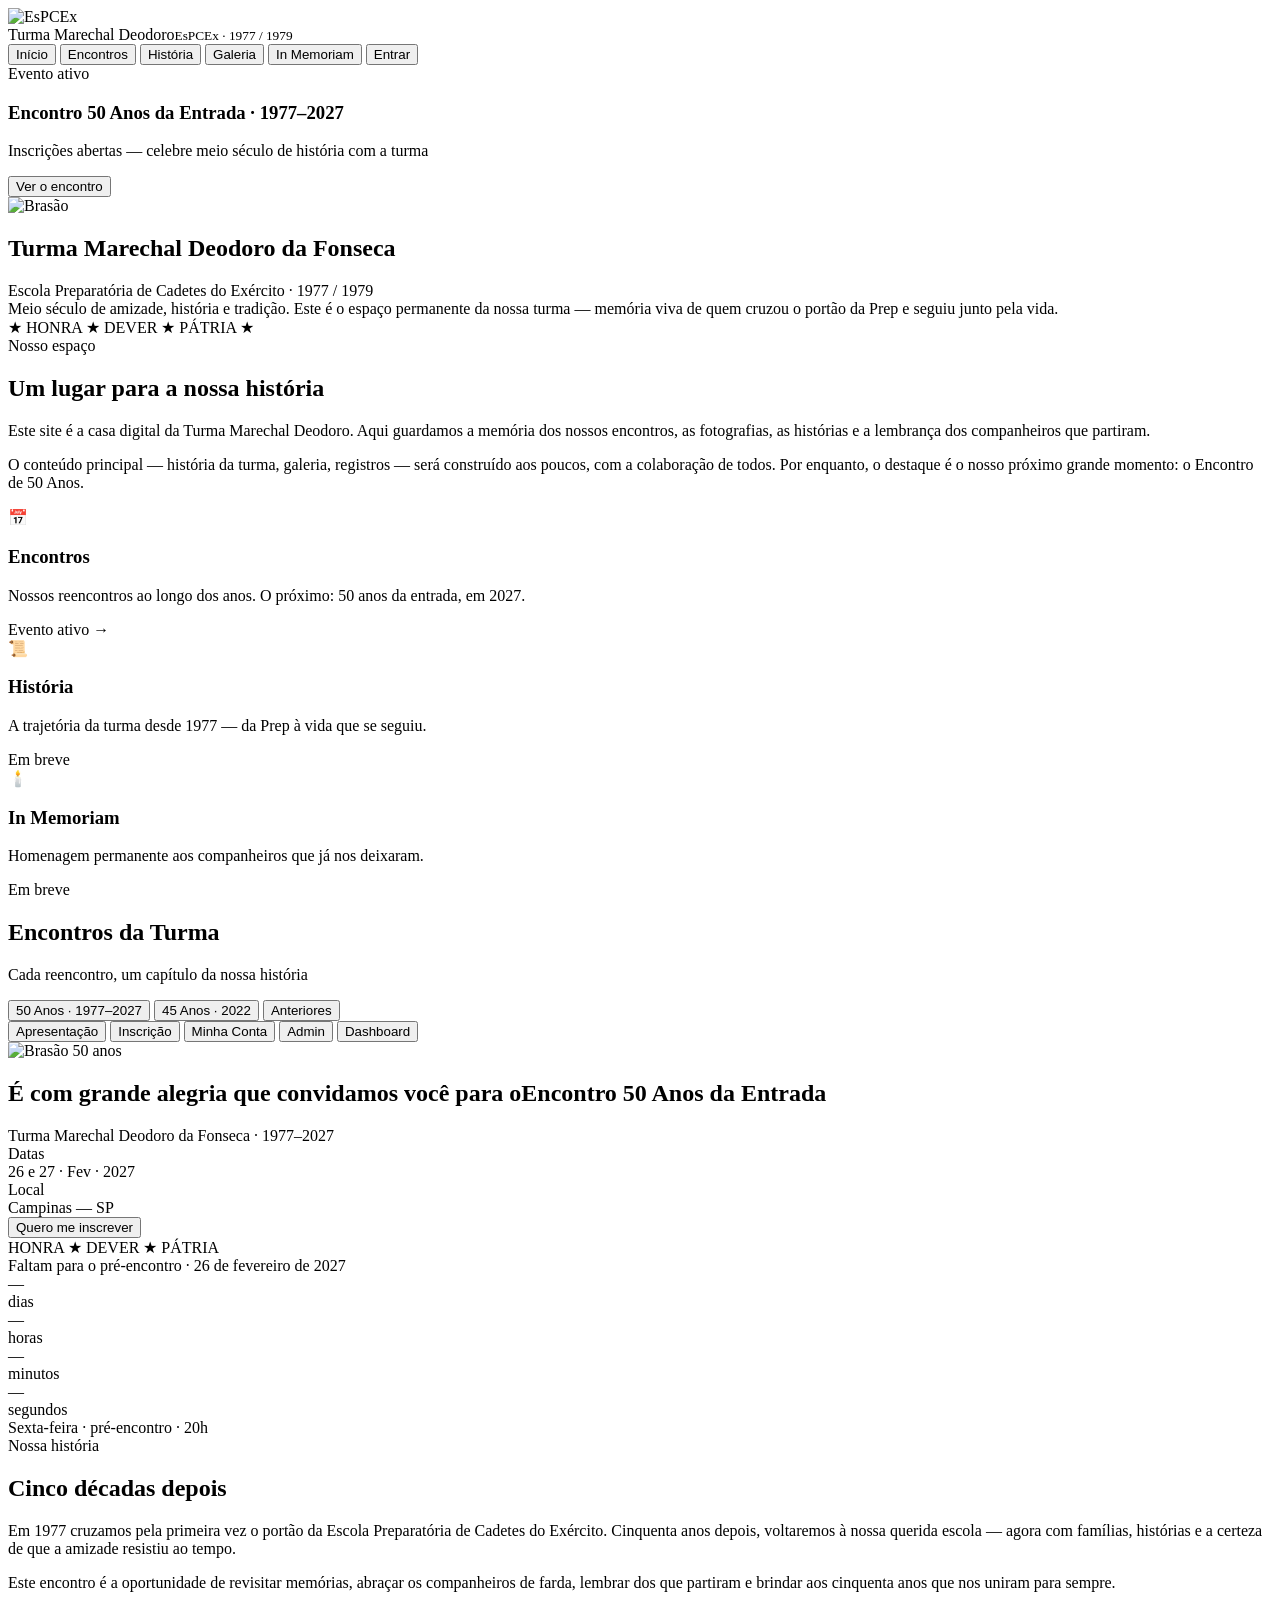
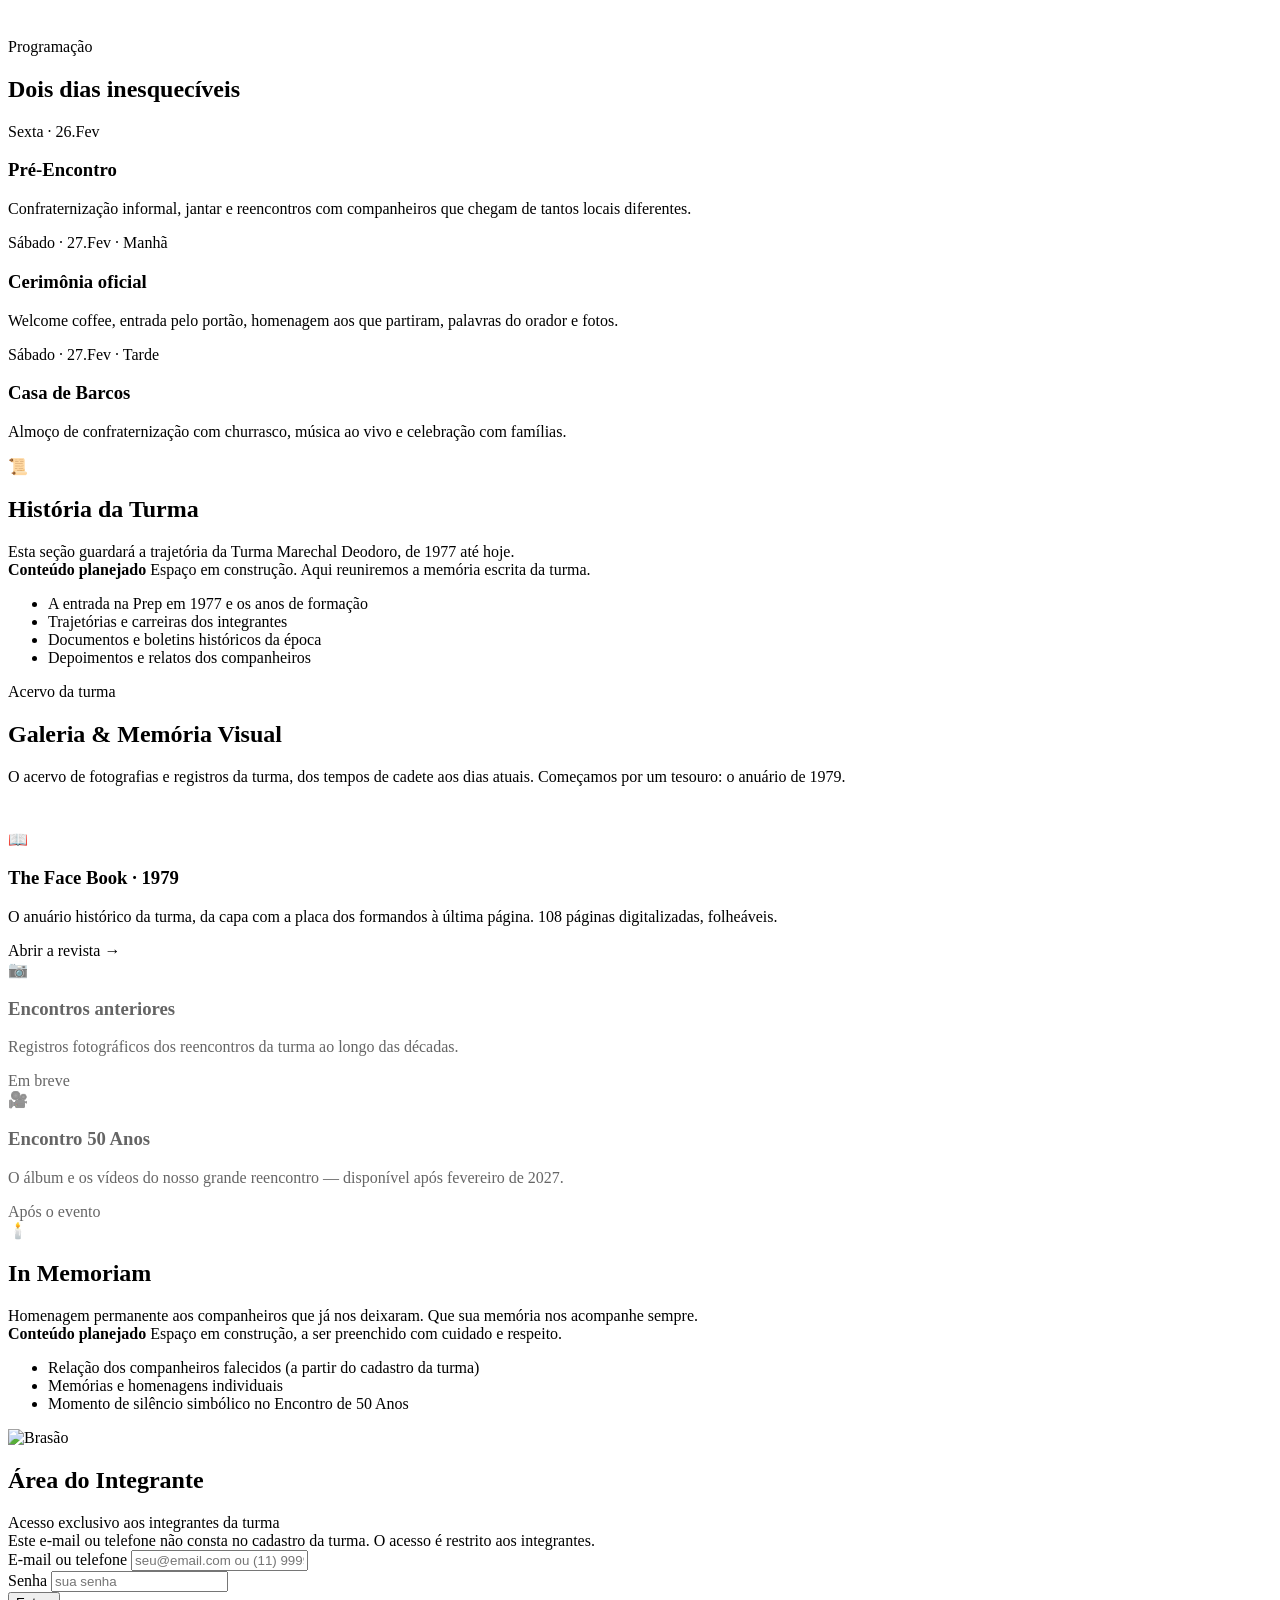
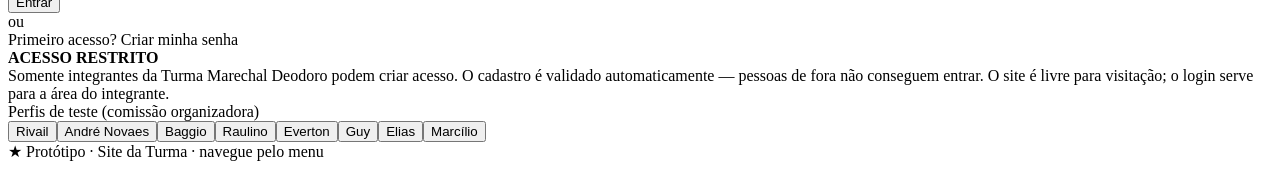
==== commit 38960db3: "Add files via upload" ====
--- a/index.html
+++ b/index.html
@@ -2,93 +2,275 @@
 <html lang="pt-BR">
 <head>
 <meta charset="UTF-8">
-<meta name="viewport" content="width=device-width, initial-scale=1.0, viewport-fit=cover">
-<title>The Face Book · Turma Marechal Deodoro · EsPCEx 1977</title>
-<link rel="preconnect" href="https://fonts.googleapis.com">
-<link href="https://fonts.googleapis.com/css2?family=Cinzel:wght@400;600;700&family=IM+Fell+English:ital@0;1&family=Source+Sans+3:wght@300;400;600&display=swap" rel="stylesheet">
-<style>
-:root{--verde:#1d5c3a;--verde-esc:#0f3320;--ouro:#c8973a;--ouro-cl:#e4b96a;--ouro-pale:#f0d89a;--creme:#f5f0e8;}
-*{margin:0;padding:0;box-sizing:border-box;-webkit-tap-highlight-color:transparent}
-html,body{height:100%;overflow:hidden}
-body{background:var(--verde-esc);font-family:'Source Sans 3',sans-serif;color:var(--creme);display:flex;flex-direction:column;height:100%;height:100dvh;user-select:none;-webkit-user-select:none;}
-header{flex:0 0 auto;background:linear-gradient(180deg,#0a2518 0%,var(--verde-esc) 100%);border-bottom:1px solid rgba(200,151,58,.3);padding:10px 16px 8px;text-align:center;position:relative;}
-header .escola{font-family:'Cinzel',serif;font-size:9px;letter-spacing:.35em;color:var(--ouro);text-transform:uppercase;opacity:.85;}
-header h1{font-family:'Cinzel',serif;font-size:15px;font-weight:600;color:var(--ouro-pale);margin:3px 0 1px;line-height:1.2;letter-spacing:.04em;}
-header .ano{font-family:'IM Fell English',serif;font-size:12px;color:var(--ouro-cl);font-style:italic;opacity:.8;}
-.btn-idx{position:absolute;right:14px;top:50%;transform:translateY(-50%);background:rgba(200,151,58,.15);border:1px solid rgba(200,151,58,.4);color:var(--ouro-cl);font-size:18px;width:36px;height:36px;border-radius:8px;cursor:pointer;display:flex;align-items:center;justify-content:center;}
-.btn-idx:active{background:rgba(200,151,58,.3);}
-.stage{flex:1 1 0;display:flex;flex-direction:column;align-items:center;overflow:hidden;padding:8px 10px 0;gap:8px;}
-.frame{position:relative;width:100%;max-width:520px;flex:1 1 0;background:#0a1f12;border:1px solid rgba(200,151,58,.35);border-radius:4px;overflow:hidden;box-shadow:0 0 0 3px rgba(200,151,58,.12),0 20px 50px rgba(0,0,0,.6);}
-.frame img{width:100%;height:100%;object-fit:contain;display:block;background:#f2ede3;transition:opacity .25s;}
-.frame img.loading{opacity:0;}.frame img.loaded{opacity:1;}
-.placeholder{position:absolute;inset:0;display:flex;flex-direction:column;align-items:center;justify-content:center;gap:14px;color:var(--ouro-cl);}
-.ring{width:36px;height:36px;border:3px solid rgba(200,151,58,.2);border-top-color:var(--ouro);border-radius:50%;animation:spin 1s linear infinite;}
-@keyframes spin{to{transform:rotate(360deg)}}
-.hint-swipe{position:absolute;bottom:10px;width:100%;text-align:center;font-size:10px;color:rgba(200,151,58,.4);letter-spacing:.12em;text-transform:uppercase;pointer-events:none;transition:opacity .4s;}
-.caption{flex:0 0 auto;text-align:center;padding:0 10px 2px;max-width:520px;width:100%;}
-.lbl{display:inline-block;font-family:'Cinzel',serif;font-size:9px;letter-spacing:.28em;text-transform:uppercase;color:var(--verde-esc);background:var(--ouro-cl);padding:3px 14px;border-radius:20px;font-weight:600;margin-bottom:5px;}
-.desc{font-family:'IM Fell English',serif;font-size:13px;color:rgba(245,240,232,.75);line-height:1.4;font-style:italic;min-height:18px;}
-nav{flex:0 0 auto;display:flex;align-items:center;justify-content:space-between;gap:10px;padding:8px 14px calc(8px + env(safe-area-inset-bottom));background:linear-gradient(0deg,var(--verde-esc) 70%,transparent);max-width:520px;width:100%;align-self:center;}
-.btn-nav{flex:0 0 auto;background:var(--ouro);color:var(--verde-esc);border:none;font-family:'Cinzel',serif;font-size:11px;font-weight:700;letter-spacing:.08em;padding:12px 18px;border-radius:6px;cursor:pointer;box-shadow:0 4px 16px rgba(0,0,0,.4);transition:transform .1s,background .1s;min-width:90px;text-align:center;}
-.btn-nav:active{transform:scale(.97);background:var(--ouro-cl);}.btn-nav:disabled{opacity:.3;cursor:default;}
-.counter{flex:1;text-align:center;}
-.counter .big{font-family:'Cinzel',serif;font-size:22px;font-weight:600;color:var(--ouro-pale);display:block;line-height:1;}
-.counter .tot{font-size:10px;color:rgba(200,151,58,.6);letter-spacing:.18em;}
-.overlay{display:none;position:fixed;inset:0;z-index:50;background:rgba(10,32,20,.97);backdrop-filter:blur(4px);flex-direction:column;}
-.overlay.open{display:flex;}
-.ov-head{flex:0 0 auto;display:flex;align-items:center;justify-content:space-between;padding:16px 18px 12px;border-bottom:1px solid rgba(200,151,58,.2);}
-.ov-head h2{font-family:'Cinzel',serif;font-size:13px;letter-spacing:.25em;color:var(--ouro-cl);text-transform:uppercase;}
-.btn-close{background:none;border:1px solid rgba(200,151,58,.3);color:var(--ouro-cl);font-size:20px;width:36px;height:36px;border-radius:50%;cursor:pointer;display:flex;align-items:center;justify-content:center;}
-.idx-list{flex:1;overflow-y:auto;-webkit-overflow-scrolling:touch;padding:4px 0 30px;}
-.idx-item{display:flex;align-items:center;gap:12px;padding:11px 18px;border-bottom:1px solid rgba(200,151,58,.08);cursor:pointer;}
-.idx-item:active{background:rgba(200,151,58,.08);}
-.idx-n{flex:0 0 28px;font-family:'Cinzel',serif;font-size:11px;color:var(--ouro);text-align:right;}
-.idx-pg{flex:0 0 42px;font-size:10px;color:rgba(200,151,58,.5);letter-spacing:.1em;}
-.idx-desc{flex:1;font-size:13px;color:var(--creme);opacity:.85;overflow:hidden;text-overflow:ellipsis;white-space:nowrap;}
-</style>
+<meta name="viewport" content="width=device-width, initial-scale=1.0">
+<title>Turma Marechal Deodoro · EsPCEx 1977/1979</title>
+<meta name="description" content="Site da Turma Marechal Deodoro da Fonseca - Escola Preparatória de Cadetes do Exército, 1977/1979. Memória permanente da turma e Encontro de 50 Anos.">
+<link rel="icon" type="image/webp" href="assets/img/logo.webp">
+<link href="https://fonts.googleapis.com/css2?family=Cinzel:wght@400;500;600;700;900&family=Cormorant+Garamond:ital,wght@0,300;0,400;0,500;0,600;0,700;1,400&family=Inter:wght@300;400;500;600;700&display=swap" rel="stylesheet">
+<link rel="stylesheet" href="assets/css/estilo.css">
 </head>
 <body>
-<header>
-  <div class="escola">Escola Preparatória de Cadetes do Exército</div>
-  <h1>The Face Book</h1>
-  <div class="ano">Turma Marechal Deodoro · 1977–1979</div>
-  <button class="btn-idx" id="btnIdx">☰</button>
-</header>
-<div class="stage">
-  <div class="frame" id="frame">
-    <div class="placeholder" id="ph"><div class="ring"></div><span style="font-size:11px;letter-spacing:.15em;opacity:.7">CARREGANDO</span></div>
-    <img id="img" alt="" class="loading">
-    <div class="hint-swipe" id="hint">← deslize →</div>
-  </div>
-  <div class="caption">
-    <span class="lbl" id="lbl">—</span>
-    <div class="desc" id="desc"></div>
-  </div>
-</div>
-<nav>
-  <button class="btn-nav" id="prev">‹ Ant.</button>
-  <div class="counter"><span class="big" id="cNow">1</span><span class="tot">de <span id="cTot">108</span></span></div>
-  <button class="btn-nav" id="next">Próx. ›</button>
+<nav class="topnav">
+  <div class="topnav-inner">
+    <div class="brand" onclick="nav('inicio')">
+      <img src="assets/img/logo.webp" alt="EsPCEx" class="brand-logo">
+      <div class="brand-text">Turma Marechal Deodoro<small>EsPCEx · 1977 / 1979</small></div>
+    </div>
+    <div class="nav1">
+      <button class="nav1-item active" data-nav="inicio" onclick="nav('inicio')">Início</button>
+      <button class="nav1-item" data-nav="encontros" onclick="nav('encontros')">Encontros</button>
+      <button class="nav1-item" data-nav="historia" onclick="nav('historia')">História</button>
+      <button class="nav1-item" data-nav="galeria" onclick="nav('galeria')">Galeria</button>
+      <button class="nav1-item" data-nav="memoriam" onclick="nav('memoriam')">In Memoriam</button>
+      <button class="nav1-item login-btn" id="loginNavBtn" data-nav="login" onclick="nav('login')">Entrar</button>
+    </div>
+  </div>
 </nav>
-<div class="overlay" id="ov">
-  <div class="ov-head"><h2>Índice da Revista</h2><button class="btn-close" id="ovClose">×</button></div>
-  <div class="idx-list" id="idxList"></div>
-</div>
-<script>
-const PAGES=[{"n": 1, "id": "1cow0EibuOA5vGTTKEVCosgEtOzvTqEbk", "pagina": "CAPA", "conteudo": "Placa metalica Turma Marechal Deodoro 1979 - lista sobrenomes", "rotulo": "Capa", "url": "../001_CAPA_placa_metalica.jpg"}, {"n": 2, "id": "1vW2OAqjCVBSOr6mSmw_4MF4tqwxd_TCN", "pagina": "2", "conteudo": "Biografia Marechal Deodoro", "rotulo": "p. 2", "url": "../002_p02_biografia_marechal_deodoro.jpg"}, {"n": 3, "id": "1JOpUk_ouCdNDhMVnUOUUh5oVNqEbTsfZ", "pagina": "3", "conteudo": "INDICE da revista", "rotulo": "p. 3", "url": "../003_p03_indice_da_revista.jpg"}, {"n": 4, "id": "1uaSFtohF7aWCjZ0mdWsOXnLEXw-PKXY2", "pagina": "4", "conteudo": "Editorial", "rotulo": "p. 4", "url": "../004_p04_editorial.jpg"}, {"n": 5, "id": "1luk8MtgxflNc3rxfhizZpzbkzOhSJxkN", "pagina": "5", "conteudo": "Historico da EsPCEx", "rotulo": "p. 5", "url": "../005_p05_historico_espcex.jpg"}, {"n": 6, "id": "1IQcm1-qehdH5ydedvB64quv4nkFaF-yS", "pagina": "6", "conteudo": "O Comando da Escola", "rotulo": "p. 6", "url": "../006_p06_comando_da_escola.jpg"}, {"n": 7, "id": "1oAJZpCmcztty0ojcAlteeXsDXCvBYsyr", "pagina": "7", "conteudo": "Mensagem do Comandante e Subcomandante aos formandos", "rotulo": "p. 7", "url": "../007_p07_mensagem_comandante.jpg"}, {"n": 8, "id": "1L2liHMRd8xI3-l5jAzdZMMO0niM-LhMT", "pagina": "8", "conteudo": "Nossa Escola - abertura secao (titulo + vistas portao/torre)", "rotulo": "p. 8", "url": "../008_p08_nossa_escola_abertura.jpg"}, {"n": 9, "id": "1cmDg8TTDIpq4ZarjxY-zAQG-MEtwp8mu", "pagina": "9", "conteudo": "Nossa Escola - vistas (torre/pergola/galerias)", "rotulo": "p. 9", "url": "../009_p09_nossa_escola_vistas.jpg"}, {"n": 10, "id": "1THfiaBAt9NTrY8c1Ap3hV32IoB3u8vKz", "pagina": "10", "conteudo": "Nossa Escola - mastros/parada/pavilhao", "rotulo": "p. 10", "url": "../010_p10_nossa_escola_mastros.jpg"}, {"n": 11, "id": "1QERV5Lfwv8gEMKRw8YJMLm5q7JKZfjuJ", "pagina": "12", "conteudo": "O Dia do Aluno (alvorada/aulas/rancho/almoco)", "rotulo": "p. 12", "url": "../011_p12_dia_do_aluno.jpg"}, {"n": 12, "id": "17sMhYjK_iN-sxWyugUER4hfBmQqqUTb_", "pagina": "14", "conteudo": "Divisao Administrativa", "rotulo": "p. 14", "url": "../012_p14_divisao_administrativa.jpg"}, {"n": 13, "id": "194PLnLad632wpJ8qQClxeiLpWscaCjJP", "pagina": "15", "conteudo": "Divisao de Ensino / Orientacao Educacional", "rotulo": "p. 15", "url": "../013_p15_divisao_ensino.jpg"}, {"n": 14, "id": "1O9WDSweMezwg2Fc6YI3w0lV8FoHoaUiF", "pagina": "16", "conteudo": "Nossos Mestres Quimica/Matematica/Estudos Sociais", "rotulo": "p. 16", "url": "../014_p16_nossos_mestres_quimica.jpg"}, {"n": 15, "id": "14dKz3uPie6l784ZRSgOjbUgG-D-f2y1n", "pagina": "17", "conteudo": "Nossos Mestres Fisica/Desenho/Portugues/Biologia", "rotulo": "p. 17", "url": "../015_p17_nossos_mestres_fisica.jpg"}, {"n": 16, "id": "16xCJv0n_wXO4MbhWO3F3lf7MMKXGcbyP", "pagina": "18", "conteudo": "Olimesco Olimpiadas Escolares", "rotulo": "p. 18", "url": "../016_p18_olimesco_olimpiadas.jpg"}, {"n": 17, "id": "1QYUDOW3EfH7pd2WCnAdTgU8NAGKfEzK-", "pagina": "19", "conteudo": "Olimesco continuacao - selecao atletas NAE", "rotulo": "p. 19", "url": "../017_p19_olimesco_atletas_nae.jpg"}, {"n": 18, "id": "11WkMZzHu0TTtSeA0PUYWu9WcluWX11Wn", "pagina": "20", "conteudo": "Auxilio aos Alunos / Educacao Fisica / Funcionarios", "rotulo": "p. 20", "url": "../018_p20_auxilio_alunos.jpg"}, {"n": 19, "id": "1knvvyC-rgpIpjtrw-ygbpC_VV54SqQ5C", "pagina": "21", "conteudo": "Gremios (Sampaio/Mallet/Vilagran Cabrita)", "rotulo": "p. 21", "url": "../019_p21_gremios.jpg"}, {"n": 20, "id": "12-ZLV5tF8A7f15Vw8TtOgXkMMQPbeJMy", "pagina": "22", "conteudo": "TADECs Volei/Capoeira/Violao/Radio", "rotulo": "p. 22", "url": "../020_p22_tadecs_volei_capoeira.jpg"}, {"n": 21, "id": "1T9sbNJaJ2XLv7K1vpxgsZh3nvUMxQO76", "pagina": "23", "conteudo": "Equipe de Cinema/Karate/Ginastica/Esgrima/Basquete", "rotulo": "p. 23", "url": "../021_p23_cinema_karate_ginastica.jpg"}, {"n": 22, "id": "178uKIWpyQNZDs6qGMKjfPKblMEP7Codd", "pagina": "24", "conteudo": "Dia da Vitoria / Dia da Infantaria (monumentos)", "rotulo": "p. 24", "url": "../022_p24_dia_da_vitoria_infantaria.jpg"}, {"n": 23, "id": "1zexZb7UF_ompJwBHYTj-GTjXxLJdjK0e", "pagina": "25", "conteudo": "Dia da Vitoria / Dia da Infantaria", "rotulo": "p. 25", "url": "../023_p25_dia_da_vitoria_infantaria.jpg"}, {"n": 24, "id": "188hYqaOHBV78fQ22MF3AcQJPvi2DyvA_", "pagina": "26", "conteudo": "Campinas", "rotulo": "p. 26", "url": "../024_p26_campinas.jpg"}, {"n": 25, "id": "1lHARa47Vvpi8mqNSZ5NzpUeKyRB6g5ou", "pagina": "27", "conteudo": "Grupo de Acampamento Folcloricos", "rotulo": "p. 27", "url": "../025_p27_acampamento_folcloricos.jpg"}, {"n": 26, "id": "1zOova6EG5J3FRC7X2XnXJDWuLpXq4N4O", "pagina": "28", "conteudo": "Nucleos Religiosos UCM/NAE/NUME/NAM", "rotulo": "p. 28", "url": "../026_p28_nucleos_religiosos.jpg"}, {"n": 27, "id": "1RMFIIzOIgRB4CvKlt1oHeHVTCLUD8l8V", "pagina": "29", "conteudo": "Dia das Maes (textos)", "rotulo": "p. 29", "url": "../027_p29_dia_das_maes.jpg"}, {"n": 28, "id": "10ITJ-tj7o7KhUCVmppN49hGxQ0Wze9Up", "pagina": "30", "conteudo": "Abertura da NAE (tocha olimpica/Colegio Naval/EMFA)", "rotulo": "p. 30", "url": "../028_p30_abertura_nae.jpg"}, {"n": 29, "id": "1bANjlFPIIMvlY0qcKpZ5RPzFrF72v5LS", "pagina": "31", "conteudo": "NAE esportes (futebol/basquete/judo/natacao)", "rotulo": "p. 31", "url": "../029_p31_nae_esportes.jpg"}, {"n": 30, "id": "1L-WkEIICEmIJKcSmt7SV00pjjpKZD9fU", "pagina": "32", "conteudo": "Equipe Volei/atletismo/A Uniao no Encerramento", "rotulo": "p. 32", "url": "../030_p32_volei_atletismo.jpg"}, {"n": 31, "id": "1LUS5QjCeBg-cKcS7MtFx5b989bEEr6Wg", "pagina": "33", "conteudo": "NAE resultados esportivos", "rotulo": "p. 33", "url": "../031_p33_nae_resultados.jpg"}, {"n": 32, "id": "1N2gkPYPyEyzPUIhshamh-N2tveRIyvru", "pagina": "35", "conteudo": "V Comunicancao - festival de musica", "rotulo": "p. 35", "url": "../032_p35_comunicancao_festival.jpg"}, {"n": 33, "id": "1UP2GBJg3Wt-LjDdd0mCkKpAd-uZl7sLz", "pagina": "36", "conteudo": "Orquestra Sinfonica de Campinas", "rotulo": "p. 36", "url": "../033_p36_orquestra_sinfonica.jpg"}, {"n": 34, "id": "1uS7DO8HHVkyRme-eLrQYoYeJyGO3J4nZ", "pagina": "37", "conteudo": "Oracao sem nome (poema)", "rotulo": "p. 37", "url": "../034_p37_oracao_poema.jpg"}, {"n": 35, "id": "17AqMxPrZhVTuIGA8hg4ai5dHlzLW27fc", "pagina": "38", "conteudo": "Nossos Acampamentos", "rotulo": "p. 38", "url": "../035_p38_nossos_acampamentos.jpg"}, {"n": 36, "id": "1h_MUSsiPoYXGJ2oyqZC-QlXT0c9QGTDC", "pagina": "39", "conteudo": "Pensamento militar (suor/vontade)", "rotulo": "p. 39", "url": "../036_p39_pensamento_militar.jpg"}, {"n": 37, "id": "1Adf3-o0MabF1awAiGL7Pqd4KdQaXCklF", "pagina": "40", "conteudo": "Acampamento instrucao militar (tiro/obstaculos/combate)", "rotulo": "p. 40", "url": "../037_p40_acampamento_instrucao.jpg"}, {"n": 38, "id": "1Kr06wmXbFsuVaCSnO9WZFCPDuMYYadIn", "pagina": "41", "conteudo": "Aluno: Hoje es um simbolo - acampamento", "rotulo": "p. 41", "url": "../038_p41_aluno_simbolo.jpg"}, {"n": 39, "id": "1_Ict6XhcQ4i-HxOvBUM2RtCpH4C8q1Th", "pagina": "44", "conteudo": "CCS - Companhia de Comando e Servicos", "rotulo": "p. 44", "url": "../039_p44_ccs_companhia.jpg"}, {"n": 40, "id": "1VLl1LEhkzMiFnkQU2kZUC3PR--rtDsHY", "pagina": "45", "conteudo": "Monitores das Companhias", "rotulo": "p. 45", "url": "../040_p45_monitores_companhias.jpg"}, {"n": 41, "id": "1Y0fL24x-1QPgrfnNaNJz7e0IANyET_Wx", "pagina": "46", "conteudo": "7 de Setembro / Semana da Patria", "rotulo": "p. 46", "url": "../041_p46_sete_setembro.jpg"}, {"n": 42, "id": "1qAw1rkzTAd6F7COC7Ff-wESwgX3IoI7E", "pagina": "47", "conteudo": "Dia do Soldado (texto Dalton)", "rotulo": "p. 47", "url": "../042_p47_dia_do_soldado.jpg"}, {"n": 43, "id": "14_VdP3DMlS8fxgoGwoDoMi9VEzTZObv-", "pagina": "50", "conteudo": "Novos Oficiais do Corpo de Alunos", "rotulo": "p. 50", "url": "../043_p50_oficiais_corpo_alunos.jpg"}, {"n": 44, "id": "1bN-fGTGu49-7aVWSRzHZ8yqDT9DESdjK", "pagina": "SAMPAIO", "conteudo": "Turma Sampaio - O Infante Imortal / 1 ano 1979", "rotulo": "Turma Sampaio", "url": "../044_turma_sampaio.jpg"}, {"n": 45, "id": "1Fe06CDPX4srnEbnU_eWhHoFzr6DQ3kuX", "pagina": "52", "conteudo": "Cancao da 1 Cia AL / Turma A-1 A-2", "rotulo": "p. 52", "url": "../045_p52_cancao_1cia_turma_a1_a2.jpg"}, {"n": 46, "id": "1HurLXtuyq-LXnLEnynqvf0U6PIorfj7t", "pagina": "53", "conteudo": "Turmas de Aula A-3 a A-8 (fotos posadas)", "rotulo": "p. 53", "url": "../046_p53_turmas_aula_a3_a8.jpg"}, {"n": 47, "id": "17InfSgaGuZeLJ0wHrPD1cFv2AIG4OyMT", "pagina": "54", "conteudo": "A Fala do Soldado (poema)", "rotulo": "p. 54", "url": "../047_p54_fala_do_soldado.jpg"}, {"n": 48, "id": "17rYTCLpwhUSNmiJq1hLzd7FiYLmRdnIR", "pagina": "55", "conteudo": "Turma Dragoes da Independencia (historico 2 ano)", "rotulo": "p. 55", "url": "../048_p55_turma_dragoes.jpg"}, {"n": 49, "id": "1S9E6843TBwnoxHNle78bfLDehTkLUEg8", "pagina": "56", "conteudo": "Cancao da 2 Cia / Turma B-1 B-2", "rotulo": "p. 56", "url": "../049_p56_cancao_2cia_turma_b1_b2.jpg"}, {"n": 50, "id": "1NcxUYvsw5ooXtpagVy6sODQ3EXYHhtxN", "pagina": "57", "conteudo": "Turmas de Aula B-3 a B-8 (fotos posadas)", "rotulo": "p. 57", "url": "../050_p57_turmas_aula_b3_b8.jpg"}, {"n": 51, "id": "1Ed6RM0bjUoeTPBjDHzsNgKlumM5tdG5V", "pagina": "58", "conteudo": "Destaques do 3 ano", "rotulo": "p. 58", "url": "../051_p58_destaques_3ano.jpg"}, {"n": 52, "id": "1JCSJfb-TrdcBvc2TgylzjGOR__NNb_qy", "pagina": "59", "conteudo": "Instrucao Militar / Pentatlo Nacional", "rotulo": "p. 59", "url": "../052_p59_instrucao_pentatlo.jpg"}, {"n": 53, "id": "1Qz_749IYT_7VNIJIHFZDG43gzr4WAJWc", "pagina": "60", "conteudo": "E Finalmente - Formatura (guarda de honra/entrada formandos/pavilhao)", "rotulo": "p. 60", "url": "../053_p60_formatura.jpg"}, {"n": 54, "id": "1KsYbbDZLdQQhsnEej1nrtpSHypjxHYEn", "pagina": "62", "conteudo": "Cancao da 3 Cia AL", "rotulo": "p. 62", "url": "../054_p62_cancao_3cia.jpg"}, {"n": 55, "id": "15HGvMXnRoTP4DZ6-2G8IArPdilgLPoQv", "pagina": "63", "conteudo": "Ate Breve EsPCEx (texto De Sa)", "rotulo": "p. 63", "url": "../055_p63_ate_breve_espcex.jpg"}, {"n": 56, "id": "1NI7mSrAQfgNtiDJqDaM2oLHuTgu7jBIa", "pagina": "64", "conteudo": "Retratos individuais (Admilson ao Mansur)", "rotulo": "p. 64", "url": "../056_p64_retratos_admilson_mansur.jpg"}, {"n": 57, "id": "1ij8IBepdDkqzb7BapgTpdILJROEbPZFn", "pagina": "65", "conteudo": "Retratos individuais (Fenley ao Collares)", "rotulo": "p. 65", "url": "../057_p65_retratos_fenley_collares.jpg"}, {"n": 58, "id": "1-MWj6S5srvPsTgej0o0coG4KS7Y3kzbz", "pagina": "66", "conteudo": "Retratos individuais (Lages ao Kaled Jr)", "rotulo": "p. 66", "url": "../058_p66_retratos_lages_kaled.jpg"}, {"n": 59, "id": "1pIHDsmEx1JumIg545hrzsjR_8qRIKBmr", "pagina": "67", "conteudo": "Retratos individuais (Lucca ao Edivaldo)", "rotulo": "p. 67", "url": "../059_p67_retratos_lucca_edivaldo.jpg"}, {"n": 60, "id": "1N5p9cL2FsCFAMUe47foj4VSfMtP7yMva", "pagina": "68", "conteudo": "Retratos individuais (Andre Luis Novaes ao Nolasco)", "rotulo": "p. 68", "url": "../060_p68_retratos_andrelu_nolasco.jpg"}, {"n": 61, "id": "1odMp1cct6MsRFYXWXMcBVn0ZmyQOuNOE", "pagina": "68", "conteudo": "Retratos individuais (Colombiano ao Contreiras)", "rotulo": "p. 68", "url": "../061_p68b_retratos_colombiano_contreiras.jpg"}, {"n": 62, "id": "1_nt27NvboUI7lz55SDZtltg2x_j90J-g", "pagina": "69", "conteudo": "Retratos individuais (Leonelli ao Barreto Rosa)", "rotulo": "p. 69", "url": "../062_p69_retratos_leonelli_barreto.jpg"}, {"n": 63, "id": "1-6HNWeXGzbQ2xkDd3PMbKzMjNUUzj-bT", "pagina": "70", "conteudo": "Retratos individuais (Rui Santiago ao Dineo Lopes)", "rotulo": "p. 70", "url": "../063_p70_retratos_ruisantiago_dineo.jpg"}, {"n": 64, "id": "1EqLOehmnc1qqaAP0BiCeVec9lfk71Kg0", "pagina": "71", "conteudo": "Retratos individuais (Schneider ao Elias)", "rotulo": "p. 71", "url": "../064_p71_retratos_schneider_elias.jpg"}, {"n": 65, "id": "1jUTng74x8Wd3e0cpZI_OzrPrKsyvva-9", "pagina": "72", "conteudo": "Retratos individuais (Passarini ao Ramos)", "rotulo": "p. 72", "url": "../065_p72_retratos_passarini_ramos.jpg"}, {"n": 66, "id": "1hKh553iUfOPhfoe_Iom9yZ1QeTXfyoch", "pagina": "73", "conteudo": "Retratos individuais (Stenio ao Kirk)", "rotulo": "p. 73", "url": "../066_p73_retratos_stenio_kirk.jpg"}, {"n": 67, "id": "1n1LINbLc-mQMcRI9eg2H6KlhrPwnfqPl", "pagina": "74", "conteudo": "Retratos individuais (Pelegio ao Paes)", "rotulo": "p. 74", "url": "../067_p74_retratos_pelegio_paes.jpg"}, {"n": 68, "id": "1ZnuOKBi3X0Hb-1hlEuvs7lfAZnndMHhO", "pagina": "75", "conteudo": "Retratos individuais (Costa Pereira ao Rocha Neves)", "rotulo": "p. 75", "url": "../068_p75_retratos_costapereira_rochaneves.jpg"}, {"n": 69, "id": "1ld-6ly54vVdjwX8WMRVXX42JhN3Ktcia", "pagina": "76", "conteudo": "Retratos individuais (Rivail ao Anchieta)", "rotulo": "p. 76", "url": "../069_p76_retratos_rivail_anchieta.jpg"}, {"n": 70, "id": "1DzsMvuiWpYyiz777kUIOeqHwSjbf9ZuR", "pagina": "77", "conteudo": "Retratos individuais (Fernando Gomes ao Freitas)", "rotulo": "p. 77", "url": "../070_p77_retratos_fernandogomes_freitas.jpg"}, {"n": 71, "id": "1xPITj_OaceIvrga8aoH6xqR7Y4U3-7xG", "pagina": "78", "conteudo": "Retratos individuais (Marcilio ao Pateo)", "rotulo": "p. 78", "url": "../071_p78_retratos_marcilio_pateo.jpg"}, {"n": 72, "id": "1JV0BCHfe9dX9uYv03Pplkv95JsIaunYy", "pagina": "79", "conteudo": "Retratos individuais (Moraes Tavares ao Coutinho)", "rotulo": "p. 79", "url": "../072_p79_retratos_moraes_coutinho.jpg"}, {"n": 73, "id": "1c8p_sLBKIm2AfzrVQ5b2SBrXvnsDD22I", "pagina": "80", "conteudo": "Retratos individuais (Daniel Peres ao Baggio)", "rotulo": "p. 80", "url": "../073_p80_retratos_daniel_baggio.jpg"}, {"n": 74, "id": "1v__KqGSQOq7VyXJJFdNJAYjZoYIcsYWU", "pagina": "81", "conteudo": "Retratos individuais (Foster ao Aragao)", "rotulo": "p. 81", "url": "../074_p81_retratos_foster_aragao.jpg"}, {"n": 75, "id": "1Fv3uss1it83WbbsZZMPDNNllSDHHgHG9", "pagina": "82", "conteudo": "Retratos individuais (Keber ao Americo)", "rotulo": "p. 82", "url": "../075_p82_retratos_keber_americo.jpg"}, {"n": 76, "id": "1kVFa63DNfTo9SybuvRliTRPSUWJAxsfb", "pagina": "83", "conteudo": "Retratos individuais (a confirmar posicao exata)", "rotulo": "p. 83", "url": "../076_p83_retratos_individuais.jpg"}, {"n": 77, "id": "10oVHv28XNplqpF6wVEC2Fq9rc2RAv_bz", "pagina": "84", "conteudo": "Retratos individuais (Lucidio ao Oriente)", "rotulo": "p. 84", "url": "../077_p84_retratos_lucidio_oriente.jpg"}, {"n": 78, "id": "16r_3XXNOhSUfwFXaBQrEK56O2b55MkYM", "pagina": "85", "conteudo": "Retratos individuais (De Simone ao Delano)", "rotulo": "p. 85", "url": "../078_p85_retratos_desimone_delano.jpg"}, {"n": 79, "id": "1Mn9h4amCKzEK1O4MOHtV4k-FhjGZe3Gl", "pagina": "86", "conteudo": "Retratos individuais (Cabral Neto ao Costa e Silva)", "rotulo": "p. 86", "url": "../079_p86_retratos_cabral_costasilva.jpg"}, {"n": 80, "id": "1qwffYc0E62lUGQRy0LQzdyfD7MXzAxcf", "pagina": "87", "conteudo": "Retratos individuais (Veiga ao Plisio Toledo)", "rotulo": "p. 87", "url": "../080_p87_retratos_veiga_plisio.jpg"}, {"n": 81, "id": "12S6MWgec4irTwRirAkW4fa4HMl4s4wGm", "pagina": "88", "conteudo": "Retratos individuais (Ramis ao Schiozer)", "rotulo": "p. 88", "url": "../081_p88_retratos_ramis_schiozer.jpg"}, {"n": 82, "id": "1bZQZiUFx12SwUmJ6_ZPuDapYyRyFdGLw", "pagina": "89", "conteudo": "Companheiros que nos Deixaram", "rotulo": "p. 89", "url": "../082_p89_companheiros_que_nos_deixaram.jpg"}, {"n": 83, "id": "12ORD6RAsgHgjjK1inMjgKG00Qd2knDYi", "pagina": "90", "conteudo": "Sociedade Recreativa Literaria / fotografos revista", "rotulo": "p. 90", "url": "../083_p90_srl_fotografos.jpg"}, {"n": 84, "id": "172VKbMj6nJV7lORaeYSiPC10Co1MK6yH", "pagina": "91", "conteudo": "TURMA MARECHAL DEODORO - abertura lista formandos", "rotulo": "p. 91", "url": "../084_p91_turma_marechal_deodoro_lista.jpg"}, {"n": 85, "id": "1uCvGUcfWzuARRfEmGKDCDlps6MqQA9yK", "pagina": "91", "conteudo": "Assinaturas de Alunos", "rotulo": "p. 91", "url": "../085_p91b_assinaturas_alunos.jpg"}, {"n": 86, "id": "1wJCXeBX_Xy7i9nuETruK8lkNUTpa-j76", "pagina": "92", "conteudo": "Turma Marechal Deodoro - dedicatorias/assinaturas", "rotulo": "p. 92", "url": "../086_p92_dedicatorias_assinaturas.jpg"}, {"n": 87, "id": "1kmyXgwUfH9o13uD8OtJhDHRwhGcLOIV9", "pagina": "93", "conteudo": "Turma Marechal Deodoro - assinaturas/dedicatorias", "rotulo": "p. 93", "url": "../087_p93_assinaturas_dedicatorias.jpg"}, {"n": 88, "id": "1Xdfx9fTjOMxJSo2cRQKGQWRplBAM1DVo", "pagina": "94", "conteudo": "Foto panoramica da Turma toda (torre ao fundo)", "rotulo": "p. 94", "url": "../088_p94_foto_panoramica_turma.jpg"}, {"n": 89, "id": "1NvkrIJk3yGK_Z89XWNt9aUzL3oqvZpQm", "pagina": "95", "conteudo": "Foto historica turma em frente ao pavilhao principal", "rotulo": "p. 95", "url": "../089_p95_foto_historica_pavilhao.jpg"}, {"n": 90, "id": "1BAluZwak2Znqw3DqOXrcK7ts9DoKZ9X9", "pagina": "96", "conteudo": "Relacao enderecos Tu C1", "rotulo": "p. 96", "url": "../090_p96_enderecos_tuC1.jpg"}, {"n": 91, "id": "1EgudZO-vb82-DnUViaF8J-Wpbi2a_3ke", "pagina": "97", "conteudo": "Relacao enderecos Tu C2", "rotulo": "p. 97", "url": "../091_p97_enderecos_tuC2.jpg"}, {"n": 92, "id": "1kwlMGkWJg-uHxtMaEGVufbIE3D5PsFAq", "pagina": "98", "conteudo": "Relacao enderecos/datas nascimento", "rotulo": "p. 98", "url": "../092_p98_enderecos.jpg"}, {"n": 93, "id": "1nOtYdg0c9coSaAzQ2am7lQE_c8dcaIVd", "pagina": "99", "conteudo": "Relacao enderecos Tu C3", "rotulo": "p. 99", "url": "../093_p99_enderecos_tuC3.jpg"}, {"n": 94, "id": "1QgMQUVRyGt8jL2Jk_XvZBjgmNOUCd3cN", "pagina": "100", "conteudo": "Relacao enderecos/datas nascimento", "rotulo": "p. 100", "url": "../094_p100_enderecos.jpg"}, {"n": 95, "id": "1wl2PEK8C9RVZuiDgsopqPB2fIdmEJJLh", "pagina": "102", "conteudo": "Relacao enderecos", "rotulo": "p. 102", "url": "../095_p102_enderecos.jpg"}, {"n": 96, "id": "1Y_Cozp3dQsKBIkRe1clxgXprh3oQEp7R", "pagina": "103", "conteudo": "Relacao enderecos/datas nascimento", "rotulo": "p. 103", "url": "../096_p103_enderecos.jpg"}, {"n": 97, "id": "1a7gY8mNhU3MXLYQKU-Mmoqa7ipT_19dk", "pagina": "104", "conteudo": "Relacao enderecos", "rotulo": "p. 104", "url": "../097_p104_enderecos.jpg"}, {"n": 98, "id": "1g0Cd7y39o4BnqN3tHdbrKECq9ztwPDZJ", "pagina": "105", "conteudo": "Relacao enderecos Tu C6", "rotulo": "p. 105", "url": "../098_p105_enderecos_tuC6.jpg"}, {"n": 99, "id": "1C8X151oWXTGO8LWcWJQTRKpekuG4gmE6", "pagina": "106", "conteudo": "Relacao enderecos Tu C7", "rotulo": "p. 106", "url": "../099_p106_enderecos_tuC7.jpg"}, {"n": 100, "id": "1DcS7-DhZHzg6FG-AQoMmTcaarJQEke-z", "pagina": "107", "conteudo": "Relacao enderecos Tu C8", "rotulo": "p. 107", "url": "../100_p107_enderecos_tuC8.jpg"}, {"n": 101, "id": "1Z-4GrWW1b9CeBD4U8lnc878wxy8ep56v", "pagina": "108", "conteudo": "Relacao enderecos (final) + oracao serenidade", "rotulo": "p. 108", "url": "../101_p108_enderecos_oracao.jpg"}, {"n": 102, "id": "1XzlDaHYaKddsLi0I1NMYO78NfnODKfXu", "pagina": "201", "conteudo": "Anuncio S.Silva Imoveis", "rotulo": "p. 201", "url": "../102_p201_anuncio_ssilva.jpg"}, {"n": 103, "id": "1Ed6B6LmvEPl5f9WEXURHMPJd3eFmorQ-", "pagina": "ANUNCIO", "conteudo": "Anuncio Clark Equipamentos", "rotulo": "Anúncio", "url": "../103_anuncio_clark.jpg"}, {"n": 104, "id": "1kwhKFkITJD99nrrgTPokD43mI9dVBBHi", "pagina": "ANUNCIO", "conteudo": "Anuncio CESP energia", "rotulo": "Anúncio", "url": "../104_anuncio_cesp.jpg"}, {"n": 105, "id": "1-oNAnDek9xUmBV13vjZXs7fY5EIxGQRW", "pagina": "ANUNCIO", "conteudo": "Anuncios diversos (Tema Terra/Bendix/Sigla/Eletrometal)", "rotulo": "Anúncio", "url": "../105_anuncios_diversos.jpg"}, {"n": 106, "id": "1kcA1y8-0KeH3RpDX6lkO6uCL_RZpoSn7", "pagina": "RETRATO", "conteudo": "Retratos individuais (foto sem texto OCR)", "rotulo": "Galeria", "url": "../106_retratos_individuais.jpg"}, {"n": 107, "id": "1MUbbdixI76atl6CvLkmqn2lLQUtXAW6i", "pagina": "FOTO", "conteudo": "Identificar visualmente", "rotulo": "Galeria", "url": "../107_galeria_foto.jpg"}, {"n": 108, "id": "1-n70iOB0iuGDJ9hV6x8WhNSfAwGpmLM4", "pagina": "FOTO", "conteudo": "Identificar visualmente", "rotulo": "Galeria", "url": "../108_galeria_foto.jpg"}];
-let cur=0;
-const img=document.getElementById('img'),ph=document.getElementById('ph'),lbl=document.getElementById('lbl'),desc=document.getElementById('desc'),cNow=document.getElementById('cNow'),cTot=document.getElementById('cTot'),prev=document.getElementById('prev'),next=document.getElementById('next'),hint=document.getElementById('hint'),ov=document.getElementById('ov');
-cTot.textContent=PAGES.length;
-setTimeout(()=>hint.style.opacity='0',3000);
-function show(n){cur=Math.max(0,Math.min(PAGES.length-1,n));const p=PAGES[cur];ph.style.display='flex';img.className='loading';img.onload=()=>{ph.style.display='none';img.className='loaded';};img.onerror=()=>{ph.innerHTML='<div style="text-align:center;padding:20px;font-size:12px;opacity:.6">Imagem nao encontrada.</div>';};img.src=p.url;lbl.textContent=p.rotulo;desc.textContent=p.conteudo;cNow.textContent=cur+1;prev.disabled=cur===0;next.disabled=cur===PAGES.length-1;if(cur+1<PAGES.length){const pi=new Image();pi.src=PAGES[cur+1].url;}}
-prev.onclick=()=>show(cur-1);next.onclick=()=>show(cur+1);
-document.addEventListener('keydown',e=>{if(e.key==='ArrowRight'||e.key==='ArrowDown')show(cur+1);if(e.key==='ArrowLeft'||e.key==='ArrowUp')show(cur-1);});
-let x0=null,y0=null;const fr=document.getElementById('frame');
-fr.addEventListener('touchstart',e=>{x0=e.touches[0].clientX;y0=e.touches[0].clientY;},{passive:true});
-fr.addEventListener('touchend',e=>{if(x0===null)return;const dx=e.changedTouches[0].clientX-x0;const dy=e.changedTouches[0].clientY-y0;if(Math.abs(dx)>Math.abs(dy)&&Math.abs(dx)>40){if(dx<0)show(cur+1);else show(cur-1);}x0=y0=null;});
-document.getElementById('btnIdx').onclick=()=>{const list=document.getElementById('idxList');if(!list.children.length){PAGES.forEach((p,i)=>{const a=document.createElement('div');a.className='idx-item';a.innerHTML='<span class="idx-n">'+(i+1)+'</span><span class="idx-pg">'+p.rotulo+'</span><span class="idx-desc">'+p.conteudo+'</span>';a.onclick=()=>{show(i);ov.classList.remove('open');};list.appendChild(a);});}ov.classList.add('open');};
-document.getElementById('ovClose').onclick=()=>ov.classList.remove('open');
-show(0);
-</script>
+
+<!-- ===================== INÍCIO ===================== -->
+<section class="screen active" id="scr-inicio">
+  <div class="event-banner" id="eventBanner" onclick="goEncontro()">
+    <div class="event-banner-inner">
+      <div class="event-banner-left">
+        <span class="event-banner-badge">Evento ativo</span>
+        <div class="event-banner-text">
+          <h3>Encontro 50 Anos da Entrada · 1977–2027</h3>
+          <p>Inscrições abertas — celebre meio século de história com a turma</p>
+        </div>
+      </div>
+      <button class="event-banner-cta">Ver o encontro</button>
+    </div>
+  </div>
+  <div class="home-hero">
+    <div class="home-hero-inner">
+      <img src="assets/img/logo.webp" alt="Brasão" class="home-hero-logo">
+      <div>
+        <h1>Turma Marechal Deodoro da Fonseca</h1>
+        <div class="tagline">Escola Preparatória de Cadetes do Exército · 1977 / 1979</div>
+        <div class="lead">Meio século de amizade, história e tradição. Este é o espaço permanente da nossa turma — memória viva de quem cruzou o portão da Prep e seguiu junto pela vida.</div>
+        <div class="motto-inline"><span>★</span> HONRA <span>★</span> DEVER <span>★</span> PÁTRIA <span>★</span></div>
+      </div>
+    </div>
+  </div>
+  <div class="home-body">
+    <div class="section-eyebrow">Nosso espaço</div>
+    <h2 class="section-title">Um lugar para a nossa história</h2>
+    <div class="section-text">
+      <p>Este site é a casa digital da Turma Marechal Deodoro. Aqui guardamos a memória dos nossos encontros, as fotografias, as histórias e a lembrança dos companheiros que partiram.</p>
+      <p>O conteúdo principal — história da turma, galeria, registros — será construído aos poucos, com a colaboração de todos. Por enquanto, o destaque é o nosso próximo grande momento: o Encontro de 50 Anos.</p>
+    </div>
+    <div class="nav-cards">
+      <div class="nav-card" onclick="nav('encontros')">
+        <span class="ico">📅</span><h3>Encontros</h3>
+        <p>Nossos reencontros ao longo dos anos. O próximo: 50 anos da entrada, em 2027.</p>
+        <span class="tag">Evento ativo →</span>
+      </div>
+      <div class="nav-card" onclick="nav('historia')">
+        <span class="ico">📜</span><h3>História</h3>
+        <p>A trajetória da turma desde 1977 — da Prep à vida que se seguiu.</p>
+        <span class="tag">Em breve</span>
+      </div>
+      <div class="nav-card" onclick="nav('memoriam')">
+        <span class="ico">🕯️</span><h3>In Memoriam</h3>
+        <p>Homenagem permanente aos companheiros que já nos deixaram.</p>
+        <span class="tag">Em breve</span>
+      </div>
+    </div>
+  </div>
+</section>
+
+<!-- ===================== ENCONTROS ===================== -->
+<section class="screen" id="scr-encontros">
+  <div class="enc-header">
+    <h1>Encontros da Turma</h1>
+    <p>Cada reencontro, um capítulo da nossa história</p>
+  </div>
+  <div class="subnav">
+    <div class="subnav-inner">
+      <button class="subnav-item active" onclick="subEnc(this,'ev50')">50 Anos · 1977–2027</button>
+      <button class="subnav-item locked" title="A documentar">45 Anos · 2022</button>
+      <button class="subnav-item locked" title="A documentar">Anteriores</button>
+    </div>
+  </div>
+  <div class="enc-screen active" id="ev50">
+    <div class="subnav" style="position:relative;top:auto;background:var(--olive)">
+      <div class="subnav-inner">
+        <button class="subnav-item active" onclick="evScr(this,'landing')">Apresentação</button>
+        <button class="subnav-item" onclick="evScr(this,'inscricao')">Inscrição</button>
+        <button class="subnav-item" onclick="evScr(this,'conta')">Minha Conta</button>
+        <button class="subnav-item" onclick="evScr(this,'admin')">Admin</button>
+        <button class="subnav-item" onclick="evScr(this,'dashboard')">Dashboard</button>
+      </div>
+    </div>
+
+    <!-- LANDING -->
+    <div class="enc-screen active" id="evs-landing">
+      <div class="ev-hero">
+        <div class="ev-hero-inner">
+          <img src="assets/img/logo.webp" class="ev-hero-logo" alt="Brasão 50 anos">
+          <div>
+            <h2><span class="accent">É com grande alegria que convidamos você para o</span>Encontro 50 Anos da Entrada</h2>
+            <div class="ev-sub">Turma Marechal Deodoro da Fonseca · 1977–2027</div>
+            <div class="ev-meta">
+              <div class="ev-meta-item"><div class="l">Datas</div><div class="v">26 e 27 · Fev · 2027</div></div>
+              <div class="ev-meta-item"><div class="l">Local</div><div class="v">Campinas — SP</div></div>
+            </div>
+            <button class="ev-cta" onclick="evScr(document.querySelectorAll('#ev50 .subnav')[1].querySelectorAll('.subnav-item')[1],'inscricao')">Quero me inscrever</button>
+          </div>
+        </div>
+      </div>
+      <div class="ev-motto">HONRA <span>★</span> DEVER <span>★</span> PÁTRIA</div>
+      <div class="ev-body">
+        <div class="countdown-wrap">
+          <div class="countdown-label">Faltam para o pré-encontro · 26 de fevereiro de 2027</div>
+          <div class="countdown">
+            <div class="cd-block"><div class="n" id="cd-d">—</div><div class="l">dias</div></div>
+            <div class="cd-block"><div class="n" id="cd-h">—</div><div class="l">horas</div></div>
+            <div class="cd-block"><div class="n" id="cd-m">—</div><div class="l">minutos</div></div>
+            <div class="cd-block"><div class="n" id="cd-s">—</div><div class="l">segundos</div></div>
+          </div>
+          <div class="countdown-target">Sexta-feira · pré-encontro · 20h</div>
+        </div>
+        <div class="section-eyebrow">Nossa história</div>
+        <h2 class="section-title">Cinco décadas depois</h2>
+        <div class="section-text">
+          <p>Em 1977 cruzamos pela primeira vez o portão da Escola Preparatória de Cadetes do Exército. Cinquenta anos depois, voltaremos à nossa querida escola — agora com famílias, histórias e a certeza de que a amizade resistiu ao tempo.</p>
+          <p>Este encontro é a oportunidade de revisitar memórias, abraçar os companheiros de farda, lembrar dos que partiram e brindar aos cinquenta anos que nos uniram para sempre.</p>
+        </div>
+        <div style="margin-top:46px"></div>
+        <div class="section-eyebrow">Programação</div>
+        <h2 class="section-title">Dois dias inesquecíveis</h2>
+        <div class="program">
+          <div class="prog-card"><div class="d">Sexta · 26.Fev</div><h3>Pré-Encontro</h3><p>Confraternização informal, jantar e reencontros com companheiros que chegam de tantos locais diferentes.</p></div>
+          <div class="prog-card"><div class="d">Sábado · 27.Fev · Manhã</div><h3>Cerimônia oficial</h3><p>Welcome coffee, entrada pelo portão, homenagem aos que partiram, palavras do orador e fotos.</p></div>
+          <div class="prog-card"><div class="d">Sábado · 27.Fev · Tarde</div><h3>Casa de Barcos</h3><p>Almoço de confraternização com churrasco, música ao vivo e celebração com famílias.</p></div>
+        </div>
+      </div>
+    </div>
+
+    <!-- INSCRIÇÃO -->
+    <div class="enc-screen" id="evs-inscricao">
+      <div class="insc-wrap" id="inscContent"></div>
+    </div>
+
+    <!-- MINHA CONTA -->
+    <div class="enc-screen" id="evs-conta">
+      <div class="acct-wrap" id="contaContent"></div>
+    </div>
+
+    <!-- ADMIN -->
+    <div class="enc-screen" id="evs-admin">
+      <div class="admin-wrap" id="adminContent"></div>
+    </div>
+
+    <!-- DASHBOARD -->
+    <div class="enc-screen" id="evs-dashboard">
+      <div class="dash-wrap" id="dashContent"></div>
+    </div>
+  </div>
+</section>
+
+<!-- ===================== HISTÓRIA ===================== -->
+<section class="screen" id="scr-historia">
+  <div class="placeholder-wrap">
+    <div class="placeholder-ico">📜</div>
+    <h2>História da Turma</h2>
+    <div class="sub">Esta seção guardará a trajetória da Turma Marechal Deodoro, de 1977 até hoje.</div>
+    <div class="placeholder-box">
+      <strong>Conteúdo planejado</strong>
+      Espaço em construção. Aqui reuniremos a memória escrita da turma.
+      <ul class="placeholder-list">
+        <li>A entrada na Prep em 1977 e os anos de formação</li>
+        <li>Trajetórias e carreiras dos integrantes</li>
+        <li>Documentos e boletins históricos da época</li>
+        <li>Depoimentos e relatos dos companheiros</li>
+      </ul>
+    </div>
+  </div>
+</section>
+
+<!-- ===================== GALERIA ===================== -->
+<section class="screen" id="scr-galeria">
+  <div class="home-body">
+    <div class="section-eyebrow">Acervo da turma</div>
+    <h2 class="section-title">Galeria & Memória Visual</h2>
+    <div class="section-text">
+      <p>O acervo de fotografias e registros da turma, dos tempos de cadete aos dias atuais. Começamos por um tesouro: o anuário de 1979.</p>
+    </div>
+    <div class="nav-cards" style="margin-top:44px">
+      <div class="nav-card" onclick="window.open('revista/','_blank')" style="border-top-color:var(--wine)">
+        <span class="ico">📖</span>
+        <h3>The Face Book · 1979</h3>
+        <p>O anuário histórico da turma, da capa com a placa dos formandos à última página. 108 páginas digitalizadas, folheáveis.</p>
+        <span class="tag" style="color:var(--wine)">Abrir a revista →</span>
+      </div>
+      <div class="nav-card" style="opacity:.6;cursor:default">
+        <span class="ico">📷</span>
+        <h3>Encontros anteriores</h3>
+        <p>Registros fotográficos dos reencontros da turma ao longo das décadas.</p>
+        <span class="tag">Em breve</span>
+      </div>
+      <div class="nav-card" style="opacity:.6;cursor:default">
+        <span class="ico">🎥</span>
+        <h3>Encontro 50 Anos</h3>
+        <p>O álbum e os vídeos do nosso grande reencontro — disponível após fevereiro de 2027.</p>
+        <span class="tag">Após o evento</span>
+      </div>
+    </div>
+  </div>
+</section>
+
+<!-- ===================== IN MEMORIAM ===================== -->
+<section class="screen" id="scr-memoriam">
+  <div class="placeholder-wrap">
+    <div class="placeholder-ico">🕯️</div>
+    <h2>In Memoriam</h2>
+    <div class="sub">Homenagem permanente aos companheiros que já nos deixaram. Que sua memória nos acompanhe sempre.</div>
+    <div class="placeholder-box">
+      <strong>Conteúdo planejado</strong>
+      Espaço em construção, a ser preenchido com cuidado e respeito.
+      <ul class="placeholder-list">
+        <li>Relação dos companheiros falecidos (a partir do cadastro da turma)</li>
+        <li>Memórias e homenagens individuais</li>
+        <li>Momento de silêncio simbólico no Encontro de 50 Anos</li>
+      </ul>
+    </div>
+  </div>
+</section>
+
+<!-- ===================== LOGIN ===================== -->
+<section class="screen" id="scr-login">
+  <div class="login-wrap">
+    <div class="login-card" id="loginCard">
+      <img src="assets/img/logo.webp" class="login-logo" alt="Brasão">
+      <h2>Área do Integrante</h2>
+      <div class="login-sub">Acesso exclusivo aos integrantes da turma</div>
+      <div class="login-error" id="loginError">Este e-mail ou telefone não consta no cadastro da turma. O acesso é restrito aos integrantes.</div>
+      <div class="login-field">
+        <label>E-mail ou telefone</label>
+        <input type="text" id="loginUser" placeholder="seu@email.com ou (11) 99999-9999">
+      </div>
+      <div class="login-field">
+        <label>Senha</label>
+        <input type="password" id="loginPass" placeholder="sua senha">
+      </div>
+      <button class="login-btn-main" onclick="doLogin()">Entrar</button>
+      <div class="login-divider"><span>ou</span></div>
+      <div class="login-alt" onclick="alert('No protótipo, use um dos perfis de teste abaixo. Na versão final, aqui o integrante cria a senha — validado contra o cadastro da turma.')">Primeiro acesso? Criar minha senha</div>
+      <div class="login-note">
+        <strong>ACESSO RESTRITO</strong><br>
+        Somente integrantes da Turma Marechal Deodoro podem criar acesso. O cadastro é validado automaticamente — pessoas de fora não conseguem entrar. O site é livre para visitação; o login serve para a área do integrante.
+      </div>
+      <div class="test-users">
+        <div class="tu-title">Perfis de teste (comissão organizadora)</div>
+        <div class="tu-grid"><button class="tu-chip" onclick="fillLogin('riva.cerqueira@gmail.com')">Rivail</button><button class="tu-chip" onclick="fillLogin('andre.novaes63@gmail.com')">André Novaes</button><button class="tu-chip" onclick="fillLogin('baggio@exemplo.com')">Baggio</button><button class="tu-chip" onclick="fillLogin('newtonraulino@hotmail.com')">Raulino</button><button class="tu-chip" onclick="fillLogin('everton@exemplo.com')">Everton</button><button class="tu-chip" onclick="fillLogin('guy@exemplo.com')">Guy</button><button class="tu-chip" onclick="fillLogin('m.e.santos@uol.com.br')">Elias</button><button class="tu-chip" onclick="fillLogin('marcilio.pereira.oliveira@gmail.com')">Marcílio</button></div>
+      </div>
+    </div>
+  </div>
+</section>
+
+<div class="help-bar">★ Protótipo · Site da Turma · navegue pelo menu</div>
+
+<script src="assets/js/script.js"></script>
 </body>
-</html>
+</html>
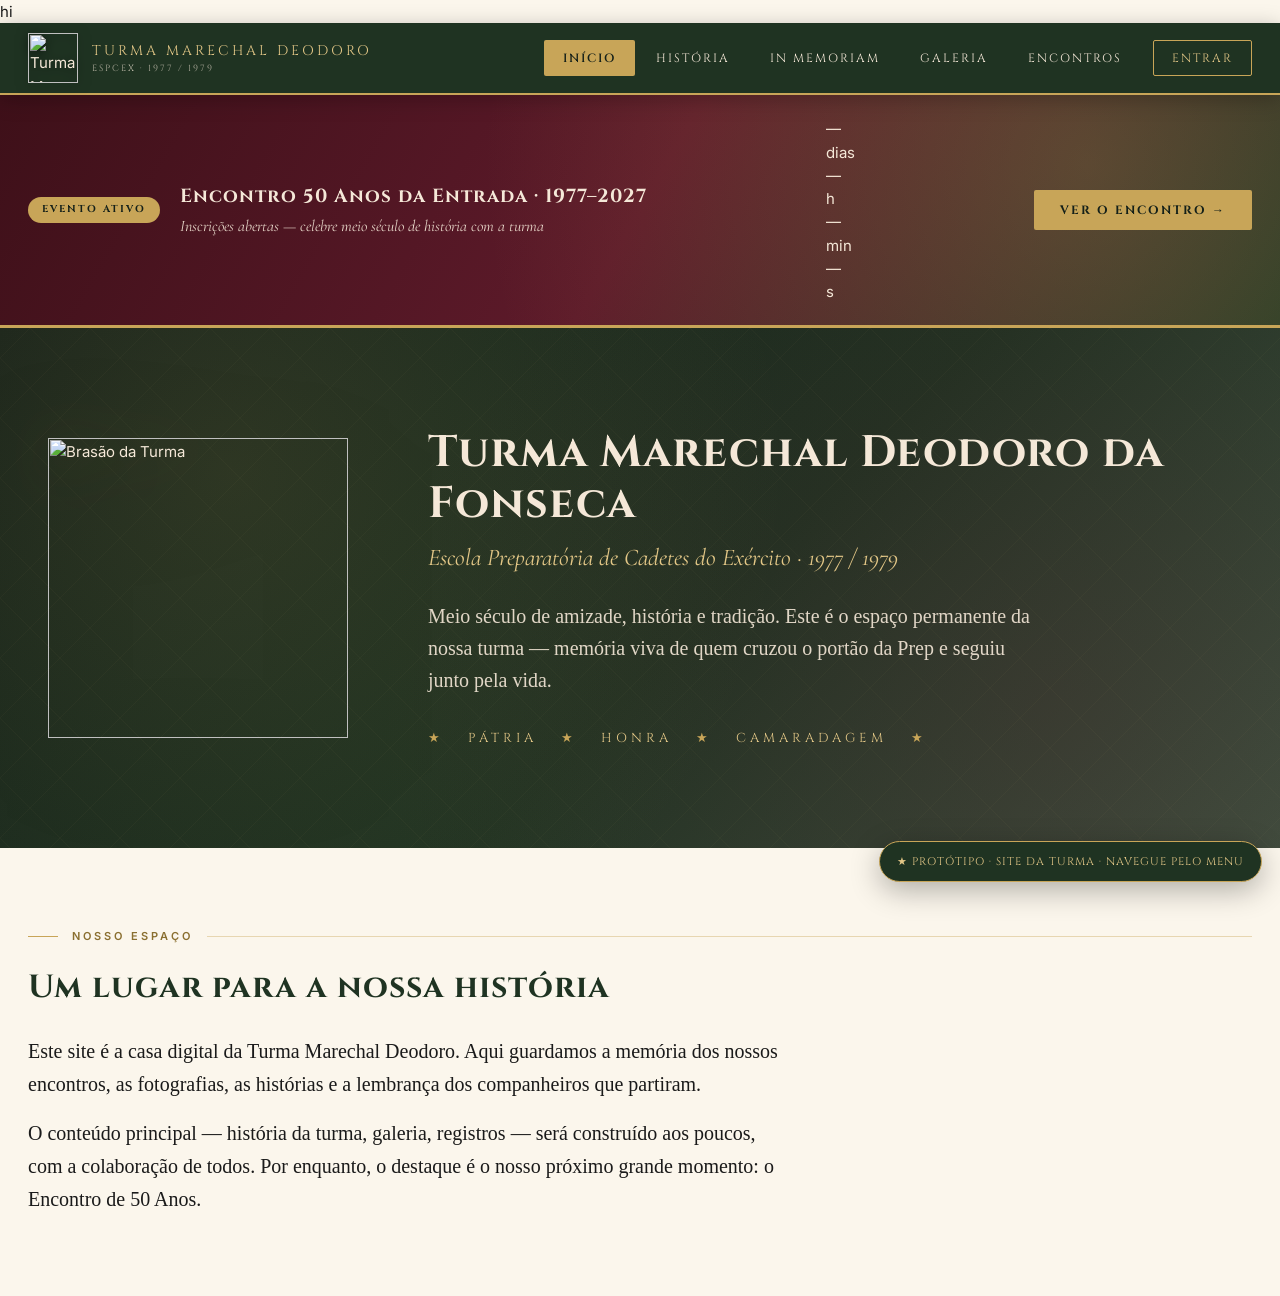
==== commit 762fea43: "Atualizar o index.html" ====
--- a/index.html
+++ b/index.html
@@ -1,4 +1,4 @@
-<!DOCTYPE html>
+hi<!DOCTYPE html>
 <html lang="pt-BR">
 <head>
 <meta charset="UTF-8">
@@ -13,20 +13,19 @@
 <nav class="topnav">
   <div class="topnav-inner">
     <div class="brand" onclick="nav('inicio')">
-      <img src="assets/img/logo.webp" alt="EsPCEx" class="brand-logo">
+      <img src="assets/img/brasao-turma.webp" alt="Turma Marechal Deodoro" class="brand-logo">
       <div class="brand-text">Turma Marechal Deodoro<small>EsPCEx · 1977 / 1979</small></div>
     </div>
     <div class="nav1">
       <button class="nav1-item active" data-nav="inicio" onclick="nav('inicio')">Início</button>
+      <button class="nav1-item" data-nav="historia" onclick="nav('historia')">História</button>
+      <button class="nav1-item" data-nav="memoriam" onclick="nav('memoriam')">In Memoriam</button>
+      <button class="nav1-item" data-nav="galeria" onclick="nav('galeria')">Galeria</button>
       <button class="nav1-item" data-nav="encontros" onclick="nav('encontros')">Encontros</button>
-      <button class="nav1-item" data-nav="historia" onclick="nav('historia')">História</button>
-      <button class="nav1-item" data-nav="galeria" onclick="nav('galeria')">Galeria</button>
-      <button class="nav1-item" data-nav="memoriam" onclick="nav('memoriam')">In Memoriam</button>
       <button class="nav1-item login-btn" id="loginNavBtn" data-nav="login" onclick="nav('login')">Entrar</button>
     </div>
   </div>
 </nav>
-
 <!-- ===================== INÍCIO ===================== -->
 <section class="screen active" id="scr-inicio">
   <div class="event-banner" id="eventBanner" onclick="goEncontro()">
@@ -38,17 +37,23 @@
           <p>Inscrições abertas — celebre meio século de história com a turma</p>
         </div>
       </div>
+      <div class="event-banner-countdown">
+        <div class="ebc-block"><div class="n" id="ebc-d">—</div><div class="l">dias</div></div>
+        <div class="ebc-block"><div class="n" id="ebc-h">—</div><div class="l">h</div></div>
+        <div class="ebc-block"><div class="n" id="ebc-m">—</div><div class="l">min</div></div>
+        <div class="ebc-block"><div class="n" id="ebc-s">—</div><div class="l">s</div></div>
+      </div>
       <button class="event-banner-cta">Ver o encontro</button>
     </div>
   </div>
   <div class="home-hero">
     <div class="home-hero-inner">
-      <img src="assets/img/logo.webp" alt="Brasão" class="home-hero-logo">
+      <img src="assets/img/brasao-turma.webp" alt="Brasão da Turma" class="home-hero-logo">
       <div>
         <h1>Turma Marechal Deodoro da Fonseca</h1>
         <div class="tagline">Escola Preparatória de Cadetes do Exército · 1977 / 1979</div>
         <div class="lead">Meio século de amizade, história e tradição. Este é o espaço permanente da nossa turma — memória viva de quem cruzou o portão da Prep e seguiu junto pela vida.</div>
-        <div class="motto-inline"><span>★</span> HONRA <span>★</span> DEVER <span>★</span> PÁTRIA <span>★</span></div>
+        <div class="motto-inline"><span>★</span> PÁTRIA <span>★</span> HONRA <span>★</span> CAMARADAGEM <span>★</span></div>
       </div>
     </div>
   </div>
@@ -59,26 +64,8 @@
       <p>Este site é a casa digital da Turma Marechal Deodoro. Aqui guardamos a memória dos nossos encontros, as fotografias, as histórias e a lembrança dos companheiros que partiram.</p>
       <p>O conteúdo principal — história da turma, galeria, registros — será construído aos poucos, com a colaboração de todos. Por enquanto, o destaque é o nosso próximo grande momento: o Encontro de 50 Anos.</p>
     </div>
-    <div class="nav-cards">
-      <div class="nav-card" onclick="nav('encontros')">
-        <span class="ico">📅</span><h3>Encontros</h3>
-        <p>Nossos reencontros ao longo dos anos. O próximo: 50 anos da entrada, em 2027.</p>
-        <span class="tag">Evento ativo →</span>
-      </div>
-      <div class="nav-card" onclick="nav('historia')">
-        <span class="ico">📜</span><h3>História</h3>
-        <p>A trajetória da turma desde 1977 — da Prep à vida que se seguiu.</p>
-        <span class="tag">Em breve</span>
-      </div>
-      <div class="nav-card" onclick="nav('memoriam')">
-        <span class="ico">🕯️</span><h3>In Memoriam</h3>
-        <p>Homenagem permanente aos companheiros que já nos deixaram.</p>
-        <span class="tag">Em breve</span>
-      </div>
-    </div>
-  </div>
-</section>
-
+  </div>
+</section>
 <!-- ===================== ENCONTROS ===================== -->
 <section class="screen" id="scr-encontros">
   <div class="enc-header">
@@ -88,8 +75,6 @@
   <div class="subnav">
     <div class="subnav-inner">
       <button class="subnav-item active" onclick="subEnc(this,'ev50')">50 Anos · 1977–2027</button>
-      <button class="subnav-item locked" title="A documentar">45 Anos · 2022</button>
-      <button class="subnav-item locked" title="A documentar">Anteriores</button>
     </div>
   </div>
   <div class="enc-screen active" id="ev50">
@@ -102,12 +87,11 @@
         <button class="subnav-item" onclick="evScr(this,'dashboard')">Dashboard</button>
       </div>
     </div>
-
     <!-- LANDING -->
     <div class="enc-screen active" id="evs-landing">
       <div class="ev-hero">
         <div class="ev-hero-inner">
-          <img src="assets/img/logo.webp" class="ev-hero-logo" alt="Brasão 50 anos">
+          <img src="assets/img/logo.webp" class="ev-hero-logo" alt="Brasão dos 50 Anos">
           <div>
             <h2><span class="accent">É com grande alegria que convidamos você para o</span>Encontro 50 Anos da Entrada</h2>
             <div class="ev-sub">Turma Marechal Deodoro da Fonseca · 1977–2027</div>
@@ -119,7 +103,7 @@
           </div>
         </div>
       </div>
-      <div class="ev-motto">HONRA <span>★</span> DEVER <span>★</span> PÁTRIA</div>
+      <div class="ev-motto">PÁTRIA <span>★</span> HONRA <span>★</span> CAMARADAGEM</div>
       <div class="ev-body">
         <div class="countdown-wrap">
           <div class="countdown-label">Faltam para o pré-encontro · 26 de fevereiro de 2027</div>
@@ -131,11 +115,20 @@
           </div>
           <div class="countdown-target">Sexta-feira · pré-encontro · 20h</div>
         </div>
-        <div class="section-eyebrow">Nossa história</div>
         <h2 class="section-title">Cinco décadas depois</h2>
-        <div class="section-text">
-          <p>Em 1977 cruzamos pela primeira vez o portão da Escola Preparatória de Cadetes do Exército. Cinquenta anos depois, voltaremos à nossa querida escola — agora com famílias, histórias e a certeza de que a amizade resistiu ao tempo.</p>
-          <p>Este encontro é a oportunidade de revisitar memórias, abraçar os companheiros de farda, lembrar dos que partiram e brindar aos cinquenta anos que nos uniram para sempre.</p>
+        <div class="section-text section-text-letter">
+          <p class="letter-greeting">Prezados amigos, como o tempo passa...</p>
+          <p>Ainda ontem éramos jovens imberbes chegando em Campinas com uma vontade enorme de virar alguém, de ser aluno da gloriosa EsPCEx, de, um dia, ser oficial! Tínhamos — para fazer valer as lições de Descritiva — um diedro mínimo de história na bagagem e uma épura imensa de futuro por construir, do tamanho dos sonhos que embalávamos.</p>
+          <p>Incerteza e saudade foram dois sentimentos que expressaram bem nosso início de trajetória. A incerteza diante dos desafios que sabíamos, seriam muitos e difíceis e a saudade do muito que deixávamos pra trás — família, amores, amigos... Tudo iria mudar.</p>
+          <p>Foram, então, três longos anos de transformação. Fomos esculpidos pelo Exército em princípios e valores. Nosso corpo e mente foram trabalhados para sermos, como bem disse Gustavo Barroso, os "guardiões da eternidade do Brasil". E isso fazia um sentido enorme para cada um de nós. Tanto que nos tornou algo único...</p>
+          <p class="letter-emphasis">Somos uma irmandade, a Turma Marechal Deodoro da Fonseca!</p>
+          <p>Ao longo dos anos, a farândola transformou-se numa tropa e a tropa no bloco coeso que ainda somos. Mas os destinos foram se alargando, as vocações, se descobrindo e, como os galhos frondosos de uma árvore, tomamos nas rédeas nossos destinos numa inevitável diáspora que se coloca diante de cada uma das turmas formadas pela nossa querida Prep.</p>
+          <p>Assim, graduados pela vida e marcados por caríssimos valores, saímos, mundo afora, a escrever a nossa história. A grande unidade Mal Deodoro foi espalhada como sementes para plantar e germinar bons frutos nesse nosso imenso Brasil.</p>
+          <p>Cinquenta anos se passaram. Seguimos os caminhos que escolhemos e que a vida nos ofereceu e hoje, a mesma alma voluntariosa do aluno se abriga no corpo de um soldado ou de um civil já veterano. Cumprimos nossa missão! A missão que a vida nos deu. A missão que escolhemos pra nós.</p>
+          <p>Já somos árvores frondosas com frutos que, tenho certeza, nos enchem de orgulho — os filhos e netos que crescem em suas vidas inspirados, com certeza, nos rastros que a nossa história escreveu. Não há como não registrar com muita justiça e com muito carinho o papel da nossa querida Escola nas bases do que nos tornamos. Como não há como esquecer as eternas lembranças de um tempo maravilhoso.</p>
+          <p>Amigos, mais uma vez eu vos proponho um brinde à nossa irmandade. Nos dias 26 e 27 de fevereiro, na Prep, celebraremos os cinquenta anos do início dessa caminhada. Mais uma vez, entraremos pelo Portão, ouviremos a corneta com o seu inigualável timbre marcial, caminharemos pelas alas e corredores que tantas vezes testemunharam o jovem cheio de vigor e sonhos que fomos um dia. E, o mais importante, nos abraçaremos uns aos outros, contando nossas histórias e reafirmando a nossa amizade...</p>
+          <p class="letter-emphasis">Contamos com você. Sua presença é imprescindível!</p>
+          <p class="letter-closing">Um grande abraço<br><em>A Comissão Organizadora</em></p>
         </div>
         <div style="margin-top:46px"></div>
         <div class="section-eyebrow">Programação</div>
@@ -147,33 +140,39 @@
         </div>
       </div>
     </div>
-
     <!-- INSCRIÇÃO -->
     <div class="enc-screen" id="evs-inscricao">
       <div class="insc-wrap" id="inscContent"></div>
     </div>
-
     <!-- MINHA CONTA -->
     <div class="enc-screen" id="evs-conta">
       <div class="acct-wrap" id="contaContent"></div>
     </div>
-
     <!-- ADMIN -->
     <div class="enc-screen" id="evs-admin">
       <div class="admin-wrap" id="adminContent"></div>
     </div>
-
     <!-- DASHBOARD -->
     <div class="enc-screen" id="evs-dashboard">
       <div class="dash-wrap" id="dashContent"></div>
     </div>
   </div>
 </section>
-
 <!-- ===================== HISTÓRIA ===================== -->
 <section class="screen" id="scr-historia">
   <div class="placeholder-wrap">
-    <div class="placeholder-ico">📜</div>
+    <div class="historia-emblem" aria-hidden="true">
+      <svg viewBox="0 0 120 120" xmlns="http://www.w3.org/2000/svg">
+        <circle cx="60" cy="60" r="56" fill="none" stroke="currentColor" stroke-width="1.5" opacity=".4"/>
+        <circle cx="60" cy="60" r="46" fill="none" stroke="currentColor" stroke-width="1" opacity=".25"/>
+        <path d="M40 38 L40 86 Q40 92 46 92 L74 92 Q80 92 80 86 L80 38 Q80 32 74 32 L46 32 Q40 32 40 38 Z" fill="none" stroke="currentColor" stroke-width="2"/>
+        <line x1="48" y1="46" x2="72" y2="46" stroke="currentColor" stroke-width="1.5" opacity=".7"/>
+        <line x1="48" y1="56" x2="72" y2="56" stroke="currentColor" stroke-width="1.5" opacity=".7"/>
+        <line x1="48" y1="66" x2="72" y2="66" stroke="currentColor" stroke-width="1.5" opacity=".7"/>
+        <line x1="48" y1="76" x2="64" y2="76" stroke="currentColor" stroke-width="1.5" opacity=".7"/>
+        <path d="M52 100 L60 108 L68 100" fill="none" stroke="currentColor" stroke-width="1.5" opacity=".5"/>
+      </svg>
+    </div>
     <h2>História da Turma</h2>
     <div class="sub">Esta seção guardará a trajetória da Turma Marechal Deodoro, de 1977 até hoje.</div>
     <div class="placeholder-box">
@@ -192,16 +191,15 @@
 <!-- ===================== GALERIA ===================== -->
 <section class="screen" id="scr-galeria">
   <div class="home-body">
-    <div class="section-eyebrow">Acervo da turma</div>
     <h2 class="section-title">Galeria & Memória Visual</h2>
     <div class="section-text">
-      <p>O acervo de fotografias e registros da turma, dos tempos de cadete aos dias atuais. Começamos por um tesouro: o anuário de 1979.</p>
+      <p>O acervo de fotografias e registros da turma, dos tempos de aluno aos dias atuais. Começamos por um tesouro: a nossa revista de 1979.</p>
     </div>
     <div class="nav-cards" style="margin-top:44px">
       <div class="nav-card" onclick="window.open('revista/','_blank')" style="border-top-color:var(--wine)">
         <span class="ico">📖</span>
-        <h3>The Face Book · 1979</h3>
-        <p>O anuário histórico da turma, da capa com a placa dos formandos à última página. 108 páginas digitalizadas, folheáveis.</p>
+        <h3>Revista da Turma · 1979</h3>
+        <p>A revista histórica da turma, da capa com a placa dos formandos à última página. 108 páginas digitalizadas, folheáveis.</p>
         <span class="tag" style="color:var(--wine)">Abrir a revista →</span>
       </div>
       <div class="nav-card" style="opacity:.6;cursor:default">
@@ -222,18 +220,48 @@
 
 <!-- ===================== IN MEMORIAM ===================== -->
 <section class="screen" id="scr-memoriam">
-  <div class="placeholder-wrap">
-    <div class="placeholder-ico">🕯️</div>
-    <h2>In Memoriam</h2>
-    <div class="sub">Homenagem permanente aos companheiros que já nos deixaram. Que sua memória nos acompanhe sempre.</div>
-    <div class="placeholder-box">
-      <strong>Conteúdo planejado</strong>
-      Espaço em construção, a ser preenchido com cuidado e respeito.
-      <ul class="placeholder-list">
-        <li>Relação dos companheiros falecidos (a partir do cadastro da turma)</li>
-        <li>Memórias e homenagens individuais</li>
-        <li>Momento de silêncio simbólico no Encontro de 50 Anos</li>
-      </ul>
+  <div class="memoriam-wrap">
+    <div class="memoriam-header">
+      <div class="memoriam-flame" aria-hidden="true">🕯️</div>
+      <h2>In Memoriam</h2>
+      <div class="memoriam-sub">Homenagem permanente aos companheiros que já nos deixaram.<br>Que sua memória nos acompanhe sempre.</div>
+      <div class="memoriam-ornament" aria-hidden="true">
+        <span class="orn-line"></span><span class="orn-star">★</span><span class="orn-line"></span>
+      </div>
+    </div>
+    <ol class="memoriam-list" aria-label="Companheiros que partiram">
+      <li>Adriano Praça de Almeida</li>
+      <li>Aloísio Antônio de Freitas Becker</li>
+      <li>Carlos Alberto de Moraes Cavalcanti</li>
+      <li>Dalton Cruz Júnior</li>
+      <li>Dalton Roberto de Melo Franco</li>
+      <li>Élcio Luis Gonçalves Anchieta</li>
+      <li>Eliseu Lagoeiro Neto</li>
+      <li>Elnio David Dansa de Franco</li>
+      <li>Fabiano Assis Fonseca</li>
+      <li>Fernando Jesus Novas</li>
+      <li>Francisco Djalma Cesse da Silva</li>
+      <li>Gilberto de Andrade</li>
+      <li>Huberto Luís de Marchi Gherini Filho</li>
+      <li>Ismael Roxo</li>
+      <li>Jarian Silva de Oliveira</li>
+      <li>Jorge Pereira Lee</li>
+      <li>José Afonso Pereira D'Alvim Meirelles</li>
+      <li>Júlio Cesar Moulin Lopes</li>
+      <li>Leonardo Ramalho Rodrigues Alves</li>
+      <li>Luiz Eduardo Ricceto de Oliveira</li>
+      <li>Mário César Lima de Amorim</li>
+      <li>Mauro César de Souza Tapajós</li>
+      <li>Paulino Sérgio Araújo Vianna</li>
+      <li>Renê Campos Teixeira Monteiro</li>
+      <li>Robson de Macedo</li>
+      <li>Sérgio Luis Barbosa Ferreira</li>
+    </ol>
+    <div class="memoriam-footer">
+      <div class="memoriam-ornament" aria-hidden="true">
+        <span class="orn-line"></span><span class="orn-star">★</span><span class="orn-line"></span>
+      </div>
+      <p class="memoriam-epitafio">"Honrai-vos pela vida que vivestes; descansai na paz dos que partiram cumprindo sua missão."</p>
     </div>
   </div>
 </section>
@@ -242,7 +270,7 @@
 <section class="screen" id="scr-login">
   <div class="login-wrap">
     <div class="login-card" id="loginCard">
-      <img src="assets/img/logo.webp" class="login-logo" alt="Brasão">
+      <img src="assets/img/brasao-turma.webp" class="login-logo" alt="Brasão da Turma">
       <h2>Área do Integrante</h2>
       <div class="login-sub">Acesso exclusivo aos integrantes da turma</div>
       <div class="login-error" id="loginError">Este e-mail ou telefone não consta no cadastro da turma. O acesso é restrito aos integrantes.</div>
@@ -273,4 +301,4 @@
 
 <script src="assets/js/script.js"></script>
 </body>
-</html>+</html>
--- a/assets/css/estilo.css
+++ b/assets/css/estilo.css
@@ -0,0 +1,637 @@
+
+:root{
+  --jungle:#1f3322; --jungle-deep:#142019; --jungle-mid:#2d4a30;
+  --olive:#3d5240; --olive-soft:#5a6e54;
+  --gold:#c8a558; --gold-light:#e3c787; --gold-deep:#8a6f30;
+  --wine:#5d1a2a; --wine-deep:#3e1019;
+  --ivory:#f5e8d8; --ivory-soft:#faf3e7; --cream:#fbf6ec;
+  --ink:#1a1a1a; --muted:#6b5d4a;
+  --line:rgba(31,51,34,.15); --gold-line:rgba(200,165,88,.4);
+  --shadow:0 20px 60px -20px rgba(20,32,25,.35);
+  --shadow-soft:0 8px 30px -10px rgba(20,32,25,.15);
+  --ok:#2d6a39; --ok-bg:#e7f3ea; --warn:#8a5a14; --warn-bg:#fef3e2;
+  --alert-bg:#f5e4e7; --neutral-bg:#e6e9ed;
+}
+*{margin:0;padding:0;box-sizing:border-box}
+html,body{background:var(--cream);color:var(--ink);font-family:'Inter',sans-serif;font-size:15px;line-height:1.55;-webkit-font-smoothing:antialiased}
+
+/* ===== TOP NAV (nível 1) ===== */
+.topnav{position:sticky;top:0;z-index:100;background:var(--jungle);color:var(--ivory);border-bottom:2px solid var(--gold);box-shadow:0 4px 20px rgba(0,0,0,.25)}
+.topnav-inner{max-width:1400px;margin:0 auto;padding:10px 28px;display:flex;justify-content:space-between;align-items:center;flex-wrap:wrap;gap:16px}
+.brand{display:flex;align-items:center;gap:14px;cursor:pointer}
+.brand-logo{height:50px;width:auto;display:block;filter:drop-shadow(0 2px 6px rgba(0,0,0,.5))}
+.brand-text{font-family:'Cinzel',serif;font-size:14px;letter-spacing:3px;text-transform:uppercase;color:var(--gold-light);line-height:1.3}
+.brand-text small{display:block;font-size:9px;opacity:.7;letter-spacing:2px;margin-top:3px;color:var(--ivory)}
+.nav1{display:flex;gap:2px;flex-wrap:wrap;align-items:center}
+.nav1-item{background:none;border:1px solid transparent;color:var(--ivory);padding:9px 18px;font-family:'Cinzel',serif;font-size:12px;letter-spacing:2px;text-transform:uppercase;cursor:pointer;border-radius:2px;transition:all .2s;display:flex;align-items:center;gap:7px}
+.nav1-item:hover{border-color:var(--gold-line);color:var(--gold-light)}
+.nav1-item.active{background:var(--gold);color:var(--jungle-deep);font-weight:600}
+.nav1-item.login-btn{border:1px solid var(--gold);color:var(--gold-light);margin-left:10px}
+.nav1-item.login-btn:hover{background:var(--gold);color:var(--jungle-deep)}
+.nav1-item.logged{background:var(--olive);color:var(--ivory);border-color:var(--gold-line)}
+
+/* ===== SCREENS ===== */
+.screen{display:none;animation:fadeIn .4s ease}
+.screen.active{display:block}
+@keyframes fadeIn{from{opacity:0;transform:translateY(8px)}to{opacity:1;transform:none}}
+
+/* ===== BANNER DE EVENTO (front page) ===== */
+.event-banner{background:linear-gradient(120deg,var(--wine-deep) 0%,var(--wine) 50%,var(--jungle) 100%);color:var(--ivory);position:relative;overflow:hidden;cursor:pointer;border-bottom:3px solid var(--gold)}
+.event-banner::before{content:"";position:absolute;inset:0;background-image:radial-gradient(circle at 85% 30%,rgba(200,165,88,.25),transparent 55%);pointer-events:none}
+.event-banner-inner{max-width:1400px;margin:0 auto;padding:22px 28px;display:flex;align-items:center;justify-content:space-between;gap:24px;position:relative;flex-wrap:wrap}
+.event-banner-left{display:flex;align-items:center;gap:20px;flex-wrap:wrap}
+.event-banner-badge{background:var(--gold);color:var(--jungle-deep);font-family:'Cinzel',serif;font-size:10px;letter-spacing:2px;text-transform:uppercase;font-weight:700;padding:5px 14px;border-radius:99px;white-space:nowrap}
+.event-banner-text h3{font-family:'Cinzel',serif;font-size:19px;letter-spacing:1px;margin-bottom:3px}
+.event-banner-text p{font-family:'Cormorant Garamond',serif;font-style:italic;font-size:16px;opacity:.9}
+.event-banner-cta{background:var(--gold);color:var(--jungle-deep);padding:12px 26px;border:none;font-family:'Cinzel',serif;font-size:12px;letter-spacing:2px;text-transform:uppercase;font-weight:700;cursor:pointer;border-radius:2px;white-space:nowrap;transition:all .2s}
+.event-banner-cta:hover{background:var(--gold-light);transform:translateX(3px)}
+.event-banner-cta::after{content:" →"}
+
+/* ===== HERO HOME ===== */
+.home-hero{position:relative;min-height:520px;background:linear-gradient(135deg,var(--jungle-deep) 0%,var(--jungle) 55%,var(--olive) 100%);color:var(--ivory);overflow:hidden;display:flex;align-items:center}
+.home-hero::before{content:"";position:absolute;inset:0;background-image:radial-gradient(circle at 18% 28%,rgba(200,165,88,.13),transparent 50%),radial-gradient(circle at 82% 72%,rgba(93,26,42,.22),transparent 60%);pointer-events:none}
+.home-hero::after{content:"";position:absolute;inset:0;background-image:url("data:image/svg+xml;utf8,<svg xmlns='http://www.w3.org/2000/svg' width='60' height='60' viewBox='0 0 60 60'><path d='M30 0L60 30L30 60L0 30Z' fill='none' stroke='%23c8a558' stroke-opacity='0.04' stroke-width='1'/></svg>");pointer-events:none}
+.home-hero-inner{position:relative;max-width:1400px;margin:0 auto;padding:70px 28px;display:grid;grid-template-columns:340px 1fr;gap:60px;align-items:center;width:100%}
+.home-hero-logo{width:300px;height:auto;filter:drop-shadow(0 25px 50px rgba(0,0,0,.5)) drop-shadow(0 0 30px rgba(200,165,88,.22));justify-self:center}
+.home-hero h1{font-family:'Cinzel',serif;font-weight:700;font-size:44px;line-height:1.15;color:var(--ivory);margin-bottom:10px;letter-spacing:1px}
+.home-hero .tagline{font-family:'Cormorant Garamond',serif;font-size:24px;font-style:italic;color:var(--gold-light);margin-bottom:24px}
+.home-hero .lead{font-family:'Cormorant Garamond',serif;font-size:20px;color:var(--ivory);opacity:.9;line-height:1.6;max-width:620px;margin-bottom:32px}
+.home-hero .motto-inline{display:flex;gap:24px;font-family:'Cinzel',serif;letter-spacing:4px;font-size:13px;color:var(--gold-light)}
+.home-hero .motto-inline span{color:var(--gold)}
+
+/* ===== SECTIONS HOME ===== */
+.home-body{max-width:1400px;margin:0 auto;padding:80px 28px}
+.section-eyebrow{display:flex;align-items:center;gap:14px;font-size:11px;letter-spacing:3px;text-transform:uppercase;color:var(--gold-deep);margin-bottom:18px;font-weight:600}
+.section-eyebrow::before{content:"";flex:0 0 30px;height:1px;background:var(--gold)}
+.section-eyebrow::after{content:"";flex:1;height:1px;background:var(--gold-line)}
+.section-title{font-family:'Cinzel',serif;font-size:32px;color:var(--jungle);margin-bottom:22px;letter-spacing:1px}
+.section-text{font-family:'Cormorant Garamond',serif;font-size:20px;color:var(--ink);line-height:1.65;max-width:760px}
+.section-text p+p{margin-top:16px}
+
+.nav-cards{display:grid;grid-template-columns:repeat(3,1fr);gap:24px;margin-top:50px}
+.nav-card{background:white;border:1px solid var(--line);border-top:3px solid var(--gold);padding:32px 26px;border-radius:3px;box-shadow:var(--shadow-soft);cursor:pointer;transition:all .25s;text-align:center}
+.nav-card:hover{transform:translateY(-5px);box-shadow:var(--shadow);border-top-color:var(--wine)}
+.nav-card .ico{font-size:34px;margin-bottom:14px;display:block}
+.nav-card h3{font-family:'Cinzel',serif;font-size:18px;color:var(--jungle);margin-bottom:10px;letter-spacing:1px}
+.nav-card p{font-family:'Cormorant Garamond',serif;font-size:16px;color:var(--muted);line-height:1.5}
+.nav-card .tag{display:inline-block;margin-top:14px;font-size:10px;letter-spacing:2px;text-transform:uppercase;color:var(--gold-deep);font-weight:700}
+
+/* ===== PLACEHOLDER (futuras seções) ===== */
+.placeholder-wrap{max-width:900px;margin:0 auto;padding:90px 28px;text-align:center}
+.placeholder-ico{font-size:64px;margin-bottom:24px;opacity:.5}
+.placeholder-wrap h2{font-family:'Cinzel',serif;font-size:32px;color:var(--jungle);margin-bottom:16px;letter-spacing:1px}
+.placeholder-wrap .sub{font-family:'Cormorant Garamond',serif;font-size:21px;font-style:italic;color:var(--muted);margin-bottom:32px;line-height:1.5}
+.placeholder-box{background:var(--ivory-soft);border:2px dashed var(--gold-line);border-radius:6px;padding:40px;font-family:'Cormorant Garamond',serif;font-size:18px;color:var(--olive);line-height:1.6}
+.placeholder-box strong{font-family:'Cinzel',serif;font-size:13px;letter-spacing:2px;text-transform:uppercase;color:var(--jungle);display:block;margin-bottom:12px}
+.placeholder-list{list-style:none;text-align:left;max-width:480px;margin:18px auto 0}
+.placeholder-list li{padding:8px 0 8px 28px;position:relative;color:var(--ink)}
+.placeholder-list li::before{content:"◆";position:absolute;left:0;color:var(--gold)}
+
+/* ===== ENCONTROS (nível 2) ===== */
+.enc-wrap{max-width:1400px;margin:0 auto;padding:0}
+.enc-header{background:linear-gradient(135deg,var(--jungle) 0%,var(--olive) 100%);color:var(--ivory);padding:50px 28px;text-align:center;position:relative;overflow:hidden}
+.enc-header::before{content:"";position:absolute;inset:0;background-image:radial-gradient(circle at 50% 0%,rgba(200,165,88,.18),transparent 60%);pointer-events:none}
+.enc-header h1{font-family:'Cinzel',serif;font-size:34px;letter-spacing:2px;margin-bottom:10px;position:relative}
+.enc-header p{font-family:'Cormorant Garamond',serif;font-size:19px;font-style:italic;opacity:.9;position:relative}
+.subnav{background:var(--jungle-deep);border-bottom:1px solid var(--gold-line);position:sticky;top:71px;z-index:90}
+.subnav-inner{max-width:1400px;margin:0 auto;padding:0 28px;display:flex;gap:4px;flex-wrap:wrap}
+.subnav-item{background:none;border:none;border-bottom:3px solid transparent;color:var(--ivory);padding:14px 22px;font-family:'Cinzel',serif;font-size:12px;letter-spacing:2px;text-transform:uppercase;cursor:pointer;transition:all .2s;opacity:.7}
+.subnav-item:hover{opacity:1;color:var(--gold-light)}
+.subnav-item.active{opacity:1;color:var(--gold);border-bottom-color:var(--gold);font-weight:600}
+.subnav-item.locked{opacity:.35;cursor:not-allowed}
+.subnav-item.locked::after{content:" 🔒";font-size:10px}
+
+/* sub-screens dentro de encontros */
+.enc-screen{display:none}
+.enc-screen.active{display:block;animation:fadeIn .4s ease}
+
+/* ===== EVENTO 50 ANOS - landing ===== */
+.ev-hero{position:relative;min-height:480px;background:linear-gradient(135deg,var(--jungle-deep) 0%,var(--jungle) 50%,var(--olive) 100%);color:var(--ivory);overflow:hidden}
+.ev-hero::before{content:"";position:absolute;inset:0;background-image:radial-gradient(circle at 20% 30%,rgba(200,165,88,.12),transparent 50%),radial-gradient(circle at 80% 70%,rgba(93,26,42,.25),transparent 60%);pointer-events:none}
+.ev-hero-inner{position:relative;max-width:1300px;margin:0 auto;padding:56px 28px;display:grid;grid-template-columns:300px 1fr;gap:50px;align-items:center}
+.ev-hero-logo{width:260px;height:auto;filter:drop-shadow(0 20px 40px rgba(0,0,0,.5)) drop-shadow(0 0 25px rgba(200,165,88,.2));justify-self:center}
+.ev-hero h2{font-family:'Cinzel',serif;font-weight:700;font-size:40px;line-height:1.12;margin-bottom:10px}
+.ev-hero h2 .accent{display:block;font-size:22px;font-style:italic;font-family:'Cormorant Garamond',serif;color:var(--gold-light);font-weight:500;margin-bottom:8px}
+.ev-hero .ev-sub{font-family:'Cormorant Garamond',serif;font-size:20px;font-style:italic;opacity:.9;margin:16px 0 26px}
+.ev-meta{display:flex;gap:30px;flex-wrap:wrap;margin-bottom:30px}
+.ev-meta-item{border-left:3px solid var(--gold);padding:5px 0 5px 16px}
+.ev-meta-item .l{font-size:10px;letter-spacing:2px;text-transform:uppercase;color:var(--gold-light);opacity:.9}
+.ev-meta-item .v{font-family:'Cinzel',serif;font-size:17px;margin-top:3px}
+.ev-cta{display:inline-flex;align-items:center;gap:10px;background:var(--gold);color:var(--jungle-deep);padding:15px 34px;border:none;font-family:'Cinzel',serif;font-size:13px;letter-spacing:3px;text-transform:uppercase;font-weight:600;cursor:pointer;border-radius:2px;box-shadow:0 8px 30px -8px rgba(200,165,88,.6);transition:all .3s}
+.ev-cta:hover{background:var(--gold-light);transform:translateY(-2px)}
+.ev-cta::after{content:"→"}
+.ev-motto{background:var(--jungle-deep);color:var(--gold-light);padding:16px;text-align:center;font-family:'Cinzel',serif;letter-spacing:8px;font-size:12px;border-top:1px solid var(--gold-line)}
+.ev-motto span{color:var(--gold);margin:0 12px}
+
+.ev-body{max-width:1300px;margin:0 auto;padding:70px 28px}
+.countdown-wrap{margin-bottom:70px;text-align:center}
+.countdown-label{font-family:'Cinzel',serif;font-size:11px;letter-spacing:4px;color:var(--gold-deep);text-transform:uppercase;margin-bottom:18px}
+.countdown{display:grid;grid-template-columns:repeat(4,1fr);gap:16px;max-width:600px;margin:0 auto}
+.cd-block{background:var(--ivory-soft);border:1px solid var(--gold-line);border-top:3px solid var(--olive);padding:20px 10px;text-align:center;border-radius:4px;box-shadow:var(--shadow-soft)}
+.cd-block .n{font-family:'Cinzel',serif;font-size:38px;font-weight:700;color:var(--jungle);line-height:1}
+.cd-block .l{font-size:10px;letter-spacing:2px;text-transform:uppercase;color:var(--muted);margin-top:8px;font-weight:600}
+.countdown-target{margin-top:14px;font-family:'Cormorant Garamond',serif;font-style:italic;font-size:16px;color:var(--muted)}
+
+.program{display:grid;grid-template-columns:repeat(3,1fr);gap:22px;margin-top:30px}
+.prog-card{background:white;border:1px solid var(--line);border-top:3px solid var(--gold);padding:26px 22px;border-radius:2px;box-shadow:var(--shadow-soft);transition:transform .2s}
+.prog-card:hover{transform:translateY(-4px)}
+.prog-card .d{font-family:'Cinzel',serif;font-size:12px;letter-spacing:3px;color:var(--olive);margin-bottom:8px}
+.prog-card h3{font-family:'Cinzel',serif;font-size:19px;color:var(--jungle);margin-bottom:12px}
+.prog-card p{font-family:'Cormorant Garamond',serif;font-size:16px;color:var(--muted);line-height:1.5}
+
+/* ===== LOGIN ===== */
+.login-wrap{max-width:460px;margin:0 auto;padding:60px 28px 90px}
+.login-card{background:white;border:1px solid var(--line);border-top:4px solid var(--gold);border-radius:6px;padding:44px 40px;box-shadow:var(--shadow)}
+.login-logo{width:90px;height:auto;display:block;margin:0 auto 20px;filter:drop-shadow(0 4px 10px rgba(0,0,0,.2))}
+.login-card h2{font-family:'Cinzel',serif;font-size:22px;color:var(--jungle);text-align:center;letter-spacing:1px;margin-bottom:6px}
+.login-card .login-sub{font-family:'Cormorant Garamond',serif;font-style:italic;font-size:16px;color:var(--muted);text-align:center;margin-bottom:30px}
+.login-field{margin-bottom:18px}
+.login-field label{font-size:11px;letter-spacing:1.5px;text-transform:uppercase;color:var(--muted);font-weight:600;display:block;margin-bottom:6px}
+.login-field input{width:100%;font-family:'Inter',sans-serif;font-size:14px;padding:12px 14px;border:1px solid var(--line);border-radius:3px;background:var(--ivory-soft);transition:all .2s}
+.login-field input:focus{outline:none;border-color:var(--gold);background:white;box-shadow:0 0 0 3px rgba(200,165,88,.15)}
+.login-btn-main{width:100%;background:var(--jungle);color:var(--gold-light);padding:14px;border:none;font-family:'Cinzel',serif;font-size:13px;letter-spacing:3px;text-transform:uppercase;font-weight:700;cursor:pointer;border-radius:3px;border:2px solid var(--gold);transition:all .3s;margin-top:8px}
+.login-btn-main:hover{background:var(--wine);color:white}
+.login-divider{text-align:center;margin:24px 0;font-size:12px;color:var(--muted);position:relative}
+.login-divider::before{content:"";position:absolute;left:0;top:50%;width:100%;height:1px;background:var(--line)}
+.login-divider span{background:white;padding:0 14px;position:relative}
+.login-alt{text-align:center;font-family:'Cormorant Garamond',serif;font-size:16px;color:var(--olive);cursor:pointer;text-decoration:underline;text-decoration-color:var(--gold-line)}
+.login-note{background:var(--ivory-soft);border:1px solid var(--gold-line);border-radius:4px;padding:16px 18px;margin-top:24px;font-family:'Cormorant Garamond',serif;font-size:15px;color:var(--muted);line-height:1.5;text-align:center}
+.login-note strong{color:var(--jungle);font-family:'Inter',sans-serif;font-size:12px}
+.login-error{background:var(--alert-bg);border:1px solid #d8a4ad;color:#8a2231;padding:12px 16px;border-radius:4px;font-size:14px;margin-bottom:18px;display:none}
+.login-error.show{display:block}
+.test-users{margin-top:20px;padding:16px;background:var(--jungle);border-radius:4px}
+.test-users .tu-title{font-family:'Cinzel',serif;font-size:10px;letter-spacing:2px;text-transform:uppercase;color:var(--gold-light);margin-bottom:10px;text-align:center}
+.test-users .tu-grid{display:flex;flex-wrap:wrap;gap:6px;justify-content:center}
+.tu-chip{background:var(--olive);color:var(--ivory);border:none;font-size:11px;padding:5px 11px;border-radius:99px;cursor:pointer;font-family:'Inter',sans-serif;transition:all .2s}
+.tu-chip:hover{background:var(--gold);color:var(--jungle-deep)}
+
+/* ===== PILLS / BADGES genéricos reusados ===== */
+.pill{display:inline-flex;align-items:center;gap:6px;padding:3px 10px;border-radius:99px;font-size:10px;font-weight:700;letter-spacing:1px;text-transform:uppercase;font-family:'Inter',sans-serif}
+.pill.ok{background:#e7f3ea;color:#2d6a39}.pill.ok::before{content:"●";color:#2d8246}
+.pill.pending{background:#fef3e2;color:#8a5a14}.pill.pending::before{content:"●";color:#d18b1f}
+.pill.no{background:#f5e4e7;color:#8a2231}.pill.no::before{content:"●";color:#b53a4a}
+.pill.wait{background:#e6e9ed;color:#3d5240}.pill.wait::before{content:"●";color:#5a6e54}
+
+/* (CSS de inscrição/admin/dashboard/conta segue no /* ===== CSS2: inscrição, admin, dashboard, minha conta ===== */
+
+/* Inscrição */
+.insc-wrap{max-width:900px;margin:0 auto;padding:44px 28px 80px}
+.insc-greeting{background:linear-gradient(135deg,var(--jungle) 0%,var(--olive) 100%);color:var(--ivory);padding:30px 34px;border-radius:4px;margin-bottom:28px;display:flex;justify-content:space-between;align-items:center;flex-wrap:wrap;gap:18px;border-left:4px solid var(--gold);position:relative;overflow:hidden}
+.insc-greeting::before{content:"";position:absolute;right:-40px;top:-40px;width:200px;height:200px;background:radial-gradient(circle,rgba(200,165,88,.15),transparent 70%)}
+.insc-greeting h2{font-family:'Cinzel',serif;font-size:21px;letter-spacing:1px;margin-bottom:5px;position:relative}
+.insc-greeting .gs{font-family:'Cormorant Garamond',serif;font-style:italic;font-size:16px;opacity:.9;position:relative}
+.insc-greeting .gid{text-align:right;position:relative}
+.insc-greeting .gid .l{font-size:10px;letter-spacing:2px;opacity:.7;text-transform:uppercase}
+.insc-greeting .gid .v{font-family:'Cinzel',serif;font-size:21px;color:var(--gold-light)}
+.form-card{background:white;border:1px solid var(--line);border-radius:4px;padding:32px;margin-bottom:22px;box-shadow:var(--shadow-soft);position:relative;transition:border-color .3s}
+.form-card.confirmed{border-left:4px solid var(--ok)}
+.fc-head{display:flex;align-items:center;gap:14px;margin-bottom:22px;padding-bottom:16px;border-bottom:1px solid var(--gold-line)}
+.fc-num{width:32px;height:32px;border-radius:50%;background:var(--jungle);color:var(--gold-light);font-family:'Cinzel',serif;font-size:14px;display:flex;align-items:center;justify-content:center;font-weight:700;flex-shrink:0;transition:all .3s}
+.form-card.confirmed .fc-num{background:var(--ok);color:white}
+.form-card.confirmed .fc-num span{display:none}
+.form-card.confirmed .fc-num::after{content:"✓";font-size:17px}
+.fc-head h3{font-family:'Cinzel',serif;font-size:16px;letter-spacing:2px;color:var(--jungle);text-transform:uppercase}
+.fc-head .s{font-size:12px;color:var(--muted);margin-top:2px;font-family:'Inter',sans-serif}
+.confirm-badge{position:absolute;top:22px;right:22px;background:var(--ok-bg);color:var(--ok);padding:4px 12px;font-size:10px;letter-spacing:1.5px;text-transform:uppercase;font-weight:700;border-radius:99px;display:none;align-items:center;gap:5px}
+.form-card.confirmed .confirm-badge{display:inline-flex}
+.form-card.confirmed .confirm-badge::before{content:"✓"}
+.edit-hint{font-size:14px;color:var(--olive);font-style:italic;font-family:'Cormorant Garamond',serif;margin:-8px 0 16px;display:flex;align-items:center;gap:6px}
+.edit-hint::before{content:"✎";color:var(--gold);font-size:16px}
+.field-grid{display:grid;grid-template-columns:1fr 1fr;gap:16px}
+.field{display:flex;flex-direction:column}
+.field.full{grid-column:1/-1}
+.field label{font-size:11px;letter-spacing:1.5px;text-transform:uppercase;color:var(--muted);margin-bottom:6px;font-weight:600}
+.field input,.field select{font-family:'Inter',sans-serif;font-size:14px;padding:11px 13px;border:1px solid var(--line);border-radius:2px;background:var(--ivory-soft);transition:all .2s}
+.field input:focus,.field select:focus{outline:none;border-color:var(--gold);background:white;box-shadow:0 0 0 3px rgba(200,165,88,.15)}
+.block-confirm{display:flex;justify-content:flex-end;margin-top:22px;padding-top:18px;border-top:1px dashed var(--gold-line)}
+.bc-btn{background:var(--olive);color:var(--ivory);padding:10px 26px;border:none;font-family:'Cinzel',serif;font-size:11px;letter-spacing:2px;text-transform:uppercase;font-weight:600;cursor:pointer;border-radius:2px;transition:all .2s}
+.bc-btn:hover{background:var(--jungle)}
+.form-card.confirmed .bc-btn{background:var(--ok)}
+.form-card.confirmed .bc-btn::before{content:"✓ "}
+.qty-row{display:grid;grid-template-columns:1fr 110px 120px;gap:14px;align-items:center;padding:13px 15px;background:var(--ivory-soft);border:1px solid var(--gold-line);border-radius:3px;margin-bottom:9px}
+.qty-row .ql{font-family:'Cormorant Garamond',serif;font-size:17px;font-weight:500;color:var(--jungle)}
+.qty-row .ql small{display:block;font-family:'Inter',sans-serif;font-size:11px;color:var(--muted);margin-top:2px;font-weight:400}
+.qty-row .qp{font-family:'Cinzel',serif;color:var(--wine);font-weight:600;font-size:14px;text-align:right}
+.qty-input{display:flex;align-items:center;border:1px solid var(--line);border-radius:2px;overflow:hidden;background:white}
+.qty-input button{width:32px;height:36px;border:none;background:none;font-size:18px;cursor:pointer;color:var(--jungle)}
+.qty-input button:hover{background:var(--ivory-soft)}
+.qty-input input{width:44px;height:36px;border:none;text-align:center;font-family:'Cinzel',serif;font-weight:600;color:var(--jungle);background:transparent;border-left:1px solid var(--line);border-right:1px solid var(--line)}
+.qty-input input:focus{outline:none}
+.brinde-card{background:var(--ivory-soft);border:1px solid var(--gold-line);border-radius:3px;margin-bottom:11px;overflow:hidden;transition:all .2s}
+.brinde-card.selected{border-color:var(--gold);background:white;box-shadow:0 4px 12px rgba(200,165,88,.15)}
+.brinde-head{display:flex;align-items:center;gap:14px;padding:13px 15px;cursor:pointer}
+.brinde-head input[type=checkbox]{width:20px;height:20px;accent-color:var(--olive);cursor:pointer;flex-shrink:0}
+.brinde-head .bi{flex:1}
+.brinde-head .bn{font-family:'Cormorant Garamond',serif;font-size:17px;font-weight:600;color:var(--jungle)}
+.brinde-head .bd{font-size:12px;color:var(--muted);margin-top:2px}
+.brinde-head .bp{font-family:'Cinzel',serif;color:var(--wine);font-weight:600;font-size:14px;white-space:nowrap}
+.brinde-body{padding:0 15px 15px;border-top:1px dashed var(--gold-line);display:none}
+.brinde-card.selected .brinde-body{display:block;padding-top:13px}
+.bb-grid{display:grid;grid-template-columns:140px 1fr;gap:14px;align-items:center}
+.bb-grid .l{font-size:11px;letter-spacing:1.5px;text-transform:uppercase;color:var(--muted);font-weight:600}
+.bb-grid .qty-input{margin-left:auto;width:140px}
+.sizes-grid{display:grid;gap:7px;margin-top:10px}
+.size-row{display:grid;grid-template-columns:80px 1fr;gap:12px;align-items:center;padding:5px 12px;background:var(--cream);border:1px solid var(--line);border-radius:2px}
+.size-row .sl{font-family:'Cinzel',serif;font-size:13px;font-weight:600;color:var(--jungle);letter-spacing:1px}
+.size-row .qty-input{width:120px;margin-left:auto;height:32px}
+.size-row .qty-input button,.size-row .qty-input input{height:30px}
+.size-sum{font-family:'Cormorant Garamond',serif;font-style:italic;font-size:13px;color:var(--olive);margin-top:8px;padding:8px 12px;background:rgba(61,82,64,.05);border-radius:2px}
+.total-card{background:linear-gradient(135deg,var(--wine-deep) 0%,var(--wine) 100%);color:var(--ivory);padding:26px 30px;border-radius:4px;margin-bottom:22px;box-shadow:var(--shadow)}
+.total-line{display:flex;justify-content:space-between;align-items:center;padding:7px 0;font-family:'Cormorant Garamond',serif;font-size:17px}
+.total-line.sub{opacity:.85;font-size:15px;border-bottom:1px solid rgba(255,255,255,.15);margin-bottom:7px}
+.total-line.main{font-family:'Cinzel',serif;font-size:14px;letter-spacing:2px;text-transform:uppercase;color:var(--gold-light);padding-top:13px;border-top:2px solid var(--gold);margin-top:7px}
+.total-line.main .v{font-family:'Cinzel',serif;font-size:28px;color:white;font-weight:700}
+.pay-card{background:white;border:1px solid var(--line);border-radius:4px;padding:32px;box-shadow:var(--shadow-soft)}
+.pay-notice{background:linear-gradient(135deg,#faf3e7 0%,#f0e5d0 100%);border:2px solid var(--gold);border-left:6px solid var(--gold);border-radius:4px;padding:22px 26px;margin-top:6px}
+.pay-notice-head{display:flex;align-items:center;gap:12px;margin-bottom:12px}
+.pay-notice-ico{width:36px;height:36px;border-radius:50%;background:var(--gold);color:var(--jungle-deep);display:flex;align-items:center;justify-content:center;font-size:20px;flex-shrink:0}
+.pay-notice-ico::before{content:"⌛"}
+.pay-notice h4{font-family:'Cinzel',serif;font-size:14px;letter-spacing:2px;color:var(--jungle);text-transform:uppercase}
+.pay-notice p{font-family:'Cormorant Garamond',serif;font-size:17px;line-height:1.5;color:var(--ink);margin-bottom:9px}
+.pay-notice p:last-child{margin-bottom:0}
+.channels{display:flex;gap:12px;margin-top:13px;padding-top:13px;border-top:1px dashed var(--gold-line);flex-wrap:wrap}
+.ch-tag{display:inline-flex;align-items:center;gap:6px;background:white;border:1px solid var(--gold-line);padding:6px 12px;border-radius:99px;font-size:12px;color:var(--jungle);font-weight:600}
+.submit-btn{display:block;width:100%;background:var(--jungle);color:var(--gold-light);padding:17px;border:none;font-family:'Cinzel',serif;font-size:14px;letter-spacing:4px;text-transform:uppercase;font-weight:700;cursor:pointer;margin-top:22px;border-radius:2px;border:2px solid var(--gold);transition:all .3s}
+.submit-btn:hover{background:var(--wine);color:white}
+
+/* Minha Conta */
+.acct-wrap{max-width:820px;margin:0 auto;padding:44px 28px 80px}
+.acct-hero{background:linear-gradient(135deg,var(--jungle) 0%,var(--olive) 100%);color:var(--ivory);padding:36px;border-radius:4px;margin-bottom:22px;text-align:center;position:relative;overflow:hidden;border:1px solid var(--gold-line)}
+.acct-hero::before{content:"";position:absolute;inset:0;background-image:radial-gradient(circle at 50% 0%,rgba(200,165,88,.2),transparent 60%)}
+.acct-badge{display:inline-block;padding:6px 18px;background:var(--gold);color:var(--jungle-deep);font-family:'Cinzel',serif;font-size:11px;letter-spacing:3px;text-transform:uppercase;font-weight:700;border-radius:99px;margin-bottom:16px;position:relative}
+.acct-hero h2{font-family:'Cinzel',serif;font-size:28px;letter-spacing:1px;margin-bottom:6px;position:relative}
+.acct-hero p{font-family:'Cormorant Garamond',serif;font-style:italic;font-size:19px;opacity:.9;position:relative}
+.acct-card{background:white;border:1px solid var(--line);border-radius:4px;padding:30px;box-shadow:var(--shadow-soft);margin-bottom:22px}
+.acct-card h3{font-family:'Cinzel',serif;font-size:14px;letter-spacing:2px;color:var(--jungle);text-transform:uppercase;margin-bottom:18px;padding-bottom:12px;border-bottom:1px solid var(--gold-line);display:flex;justify-content:space-between;align-items:center}
+.acct-card h3 .edit-link{font-family:'Cormorant Garamond',serif;font-size:14px;font-style:italic;color:var(--olive);cursor:pointer;text-transform:none;letter-spacing:0}
+.sync-note{background:var(--ivory-soft);border:1px solid var(--gold-line);border-radius:4px;padding:14px 16px;margin-top:16px;font-family:'Cormorant Garamond',serif;font-size:15px;color:var(--muted);line-height:1.5}
+.sync-note strong{color:var(--olive)}
+.summary-row{display:flex;justify-content:space-between;padding:8px 0;font-family:'Cormorant Garamond',serif;font-size:17px;color:var(--ink)}
+.summary-row .sub{color:var(--muted);font-size:14px;font-style:italic}
+.pay-grid{display:grid;grid-template-columns:230px 1fr;gap:30px;align-items:center}
+.pay-qr{background:var(--ivory-soft);border:2px dashed var(--gold);padding:16px;text-align:center;border-radius:4px}
+.qr-frame{width:170px;height:170px;background:repeating-linear-gradient(45deg,var(--jungle-deep) 0,var(--jungle-deep) 4px,white 4px,white 8px);margin:0 auto 10px;border:8px solid white;box-shadow:0 4px 16px rgba(0,0,0,.15)}
+.qr-label{font-size:10px;letter-spacing:2px;text-transform:uppercase;color:var(--muted);font-weight:600}
+.pay-info .pl{font-size:11px;letter-spacing:2px;text-transform:uppercase;color:var(--muted);margin-bottom:6px;font-weight:600}
+.pay-info .pv{font-family:'Cinzel',serif;font-size:26px;color:var(--jungle);margin-bottom:16px;font-weight:600}
+.pay-key{font-size:13px;padding:10px 13px;background:var(--ivory-soft);border:1px solid var(--line);border-radius:2px;display:flex;justify-content:space-between;align-items:center;margin-bottom:14px;word-break:break-all;gap:10px}
+.pay-key .cp{font-size:10px;color:var(--olive);cursor:pointer;letter-spacing:1px;font-weight:700;background:white;border:1px solid var(--gold-line);padding:4px 10px;border-radius:2px;white-space:nowrap}
+.actions-card{background:var(--ivory-soft);border:1px solid var(--gold-line);border-radius:4px;padding:26px;margin-bottom:22px}
+.actions-card h3{font-family:'Cinzel',serif;font-size:13px;letter-spacing:2px;color:var(--jungle);text-transform:uppercase;margin-bottom:6px}
+.actions-card .hs{font-family:'Cormorant Garamond',serif;font-style:italic;color:var(--muted);font-size:15px;margin-bottom:18px}
+.actions-grid{display:grid;grid-template-columns:repeat(3,1fr);gap:12px}
+.action-btn{background:white;border:1px solid var(--gold-line);padding:16px 14px;border-radius:3px;cursor:pointer;text-align:center;transition:all .2s}
+.action-btn:hover{border-color:var(--gold);background:var(--cream);transform:translateY(-2px)}
+.action-btn .ico{font-size:22px;margin-bottom:7px;display:block}
+.action-btn.add .ico{color:var(--ok)}.action-btn.reduce .ico{color:var(--warn)}.action-btn.cancel .ico{color:var(--wine)}
+.action-btn .lab{font-family:'Cinzel',serif;font-size:11px;letter-spacing:1.5px;color:var(--jungle);text-transform:uppercase;font-weight:700;margin-bottom:4px;display:block}
+.action-btn .sub{font-family:'Cormorant Garamond',serif;font-size:13px;color:var(--muted);font-style:italic;line-height:1.3}
+
+/* Admin */
+.admin-wrap{max-width:1400px;margin:0 auto;padding:36px 28px 80px}
+.admin-head{display:flex;justify-content:space-between;align-items:flex-end;flex-wrap:wrap;gap:18px;padding-bottom:22px;border-bottom:2px solid var(--gold);margin-bottom:32px}
+.admin-head h1{font-family:'Cinzel',serif;font-size:28px;color:var(--jungle);letter-spacing:1px}
+.admin-head .s{font-family:'Cormorant Garamond',serif;font-style:italic;color:var(--muted);font-size:17px;margin-top:4px}
+.admin-head .sv{background:var(--wine);color:white;padding:10px 22px;border:none;font-family:'Cinzel',serif;font-size:11px;letter-spacing:2px;cursor:pointer;border-radius:2px;text-transform:uppercase}
+.admin-tabs{display:flex;gap:4px;margin-bottom:28px;flex-wrap:wrap;border-bottom:1px solid var(--gold-line)}
+.admin-tab{background:none;border:none;border-bottom:3px solid transparent;color:var(--muted);padding:11px 20px;font-family:'Cinzel',serif;font-size:11px;letter-spacing:2px;text-transform:uppercase;cursor:pointer;transition:all .2s}
+.admin-tab:hover{color:var(--jungle)}
+.admin-tab.active{color:var(--gold-deep);border-bottom-color:var(--gold);font-weight:700}
+.admin-pane{display:none}
+.admin-pane.active{display:block;animation:fadeIn .3s ease}
+.admin-grid{display:grid;grid-template-columns:repeat(3,1fr);gap:22px;margin-bottom:30px}
+.admin-card{background:white;border:1px solid var(--line);border-top:3px solid var(--gold);padding:22px;border-radius:2px;box-shadow:var(--shadow-soft)}
+.admin-card h3{font-family:'Cinzel',serif;font-size:13px;letter-spacing:2px;color:var(--jungle);margin-bottom:4px;text-transform:uppercase}
+.admin-card .hs{font-size:13px;color:var(--muted);margin-bottom:16px;font-style:italic;font-family:'Cormorant Garamond',serif}
+.item-row{display:grid;grid-template-columns:1fr 110px 30px;gap:8px;align-items:center;padding:7px 0;border-bottom:1px solid rgba(0,0,0,.04)}
+.item-row:last-child{border:none}
+.item-row input{font-family:'Inter',sans-serif;padding:7px 9px;border:1px solid var(--line);border-radius:2px;font-size:13px;background:var(--ivory-soft)}
+.item-row input.price{text-align:right;font-family:'Cinzel',serif;color:var(--wine);font-weight:600}
+.item-row .del{background:none;border:none;color:var(--muted);font-size:16px;cursor:pointer;opacity:.5}
+.item-row .del:hover{opacity:1;color:var(--wine)}
+.add-row{margin-top:12px;background:none;border:1px dashed var(--gold-line);color:var(--gold-deep);padding:8px;width:100%;font-family:'Cinzel',serif;font-size:11px;letter-spacing:2px;cursor:pointer;border-radius:2px;text-transform:uppercase}
+.add-row:hover{background:var(--ivory-soft);border-color:var(--gold)}
+.banner-config{background:white;border:1px solid var(--gold);border-top:3px solid var(--wine);border-radius:3px;padding:26px;box-shadow:var(--shadow-soft);margin-bottom:24px}
+.banner-config h3{font-family:'Cinzel',serif;font-size:14px;letter-spacing:2px;color:var(--jungle);text-transform:uppercase;margin-bottom:6px}
+.toggle-row{display:flex;align-items:center;gap:16px;margin:18px 0;padding:14px 18px;background:var(--ivory-soft);border:1px solid var(--gold-line);border-radius:4px}
+.toggle{position:relative;width:52px;height:28px;background:var(--olive);border-radius:99px;cursor:pointer;transition:background .3s;flex-shrink:0}
+.toggle.on{background:var(--ok)}
+.toggle::after{content:"";position:absolute;top:3px;left:3px;width:22px;height:22px;background:white;border-radius:50%;transition:left .3s;box-shadow:0 2px 4px rgba(0,0,0,.3)}
+.toggle.on::after{left:27px}
+.toggle-label{font-family:'Cormorant Garamond',serif;font-size:17px;color:var(--jungle);font-weight:600}
+.toggle-label small{display:block;font-family:'Inter',sans-serif;font-size:12px;color:var(--muted);font-weight:400;margin-top:2px}
+.info-card{background:var(--ivory-soft);border:1px solid var(--gold-line);padding:22px;border-radius:2px}
+.info-card h3{font-family:'Cinzel',serif;font-size:13px;letter-spacing:2px;color:var(--jungle);margin-bottom:16px;text-transform:uppercase}
+.info-row{display:grid;grid-template-columns:1fr 1.4fr;gap:12px;align-items:center;margin-bottom:11px}
+.info-row label{font-size:11px;color:var(--muted);letter-spacing:1.5px;text-transform:uppercase;font-weight:600}
+.info-row input{font-family:'Inter',sans-serif;padding:8px 10px;border:1px solid var(--line);border-radius:2px;font-size:13px;background:white}
+.admin-side-cards{display:grid;grid-template-columns:1fr 1fr;gap:22px}
+.cadastro-toolbar{display:flex;gap:10px;flex-wrap:wrap;margin-bottom:18px}
+.cad-btn{background:var(--jungle);color:var(--gold-light);border:1px solid var(--gold);padding:9px 18px;font-family:'Cinzel',serif;font-size:11px;letter-spacing:1.5px;text-transform:uppercase;cursor:pointer;border-radius:2px;transition:all .2s}
+.cad-btn:hover{background:var(--gold);color:var(--jungle-deep)}
+.cad-btn.export{background:var(--wine);color:white;border-color:var(--wine)}
+.cad-search{flex:1;min-width:200px;padding:9px 14px;border:1px solid var(--line);border-radius:2px;font-size:13px;background:white}
+table{width:100%;border-collapse:collapse;font-size:13px;background:white}
+thead th{padding:11px 14px;background:var(--jungle);color:var(--gold-light);font-family:'Cinzel',serif;font-size:10px;letter-spacing:1.5px;text-transform:uppercase;text-align:left;font-weight:600}
+tbody td{padding:10px 14px;border-bottom:1px solid rgba(0,0,0,.05)}
+tbody tr:hover{background:var(--ivory-soft)}
+tbody td.nm{font-family:'Cormorant Garamond',serif;font-size:15px;font-weight:600;color:var(--jungle)}
+tbody td.al{color:var(--muted);font-family:'Cinzel',serif}
+.cad-edit{background:none;border:1px solid var(--gold-line);color:var(--olive);padding:4px 10px;font-size:11px;border-radius:2px;cursor:pointer;font-family:'Inter',sans-serif}
+.cad-edit:hover{background:var(--gold);color:var(--jungle-deep)}
+.dash-wrap{max-width:1400px;margin:0 auto;padding:36px 28px 80px}
+.dash-head{display:flex;justify-content:space-between;align-items:center;margin-bottom:28px;flex-wrap:wrap;gap:14px}
+.dash-head h1{font-family:'Cinzel',serif;font-size:28px;color:var(--jungle);letter-spacing:1px}
+.dash-head .lu{font-family:'Cormorant Garamond',serif;font-style:italic;color:var(--muted);font-size:15px}
+.kpis{display:grid;grid-template-columns:repeat(4,1fr);gap:16px;margin-bottom:24px}
+.kpi{background:white;border:1px solid var(--line);padding:20px;border-radius:3px;position:relative;overflow:hidden;box-shadow:var(--shadow-soft)}
+.kpi::before{content:"";position:absolute;left:0;top:0;bottom:0;width:4px;background:var(--gold)}
+.kpi .l{font-size:10px;letter-spacing:2px;text-transform:uppercase;color:var(--muted);font-weight:600;margin-bottom:8px}
+.kpi .v{font-family:'Cinzel',serif;font-size:30px;color:var(--jungle);font-weight:700;line-height:1}
+.kpi .v small{font-size:16px;color:var(--muted);font-weight:400}
+.kpi .t{font-size:11px;color:var(--muted);margin-top:8px;font-family:'Cormorant Garamond',serif;font-style:italic}
+.kpi.ok::before{background:var(--ok)}.kpi.ok .v{color:var(--ok)}
+.kpi.warn::before{background:#d18b1f}.kpi.warn .v{color:#8a5a14}
+.kpi.alert::before{background:var(--wine)}.kpi.alert .v{color:var(--wine)}
+.dash-grid{display:grid;grid-template-columns:1.4fr 1fr;gap:22px;margin-bottom:22px}
+.panel{background:white;border:1px solid var(--line);border-radius:3px;overflow:hidden;box-shadow:var(--shadow-soft)}
+.panel-head{padding:14px 20px;background:var(--ivory-soft);border-bottom:1px solid var(--gold-line);display:flex;justify-content:space-between;align-items:center}
+.panel-head h3{font-family:'Cinzel',serif;font-size:13px;letter-spacing:2px;color:var(--jungle);text-transform:uppercase}
+.panel-head .pt{font-size:11px;color:var(--muted);letter-spacing:1px}
+.bars{padding:22px}
+.bar-row{margin-bottom:16px}.bar-row:last-child{margin:0}
+.bar-head{display:flex;justify-content:space-between;margin-bottom:6px;align-items:baseline}
+.bar-head .l{font-family:'Cormorant Garamond',serif;font-size:16px;color:var(--jungle);font-weight:600}
+.bar-head .v{font-family:'Cinzel',serif;font-size:14px;color:var(--wine);font-weight:600}
+.bar-track{height:8px;background:var(--ivory-soft);border-radius:99px;overflow:hidden;border:1px solid var(--line)}
+.bar-fill{height:100%;background:linear-gradient(90deg,var(--gold) 0%,var(--gold-light) 100%);border-radius:99px}
+.efetivo-grid{display:grid;grid-template-columns:repeat(3,1fr);gap:14px;padding:22px}
+.ef-block{text-align:center;padding:16px;background:var(--ivory-soft);border:1px solid var(--gold-line);border-radius:3px}
+.ef-block .n{font-family:'Cinzel',serif;font-size:34px;font-weight:700;color:var(--jungle);line-height:1}
+.ef-block .l{font-size:10px;letter-spacing:1.5px;color:var(--muted);text-transform:uppercase;margin-top:6px;font-weight:600}
+.ef-block .sub{font-family:'Cormorant Garamond',serif;font-size:13px;color:var(--muted);font-style:italic;margin-top:2px}
+.sizes-dash{display:grid;grid-template-columns:repeat(7,1fr);gap:8px;padding:18px 22px 22px}
+.sz-block{text-align:center;padding:10px 4px;background:var(--ivory-soft);border:1px solid var(--gold-line);border-radius:3px}
+.sz-block .sz{font-family:'Cinzel',serif;font-size:11px;color:var(--muted);letter-spacing:1px;font-weight:700}
+.sz-block .qt{font-family:'Cinzel',serif;font-size:22px;color:var(--jungle);font-weight:700;margin-top:4px}
+.status-grid{display:grid;grid-template-columns:repeat(5,1fr);gap:10px;padding:18px 20px}
+.st-block{text-align:center;padding:12px 6px;border-radius:3px;border:1px solid var(--line)}
+.st-block.cf{background:#e7f3ea}.st-block.qs{background:#e8eef5}.st-block.wq{background:#fef3e2}.st-block.ov{background:#f5e4e7}.st-block.gu{background:#ece6e0}
+.st-block .n{font-family:'Cinzel',serif;font-size:22px;font-weight:700;color:var(--jungle);line-height:1}
+.st-block .l{font-size:9px;letter-spacing:1px;text-transform:uppercase;color:var(--muted);margin-top:4px;font-weight:600}
+.finance-row{display:flex;justify-content:space-between;align-items:center;padding:10px 0;font-family:'Cormorant Garamond',serif;font-size:16px;border-bottom:1px solid rgba(0,0,0,.04)}
+.finance-row:last-child{border:none}
+.finance-row .l{color:var(--jungle);font-weight:600}
+.finance-row .v{font-family:'Cinzel',serif;font-size:15px;color:var(--wine);font-weight:600}
+.finance-row.total{padding-top:14px;border-top:2px solid var(--gold);margin-top:8px;font-family:'Cinzel',serif;font-size:13px;letter-spacing:2px;text-transform:uppercase}
+.finance-row.total .v{font-size:20px;color:var(--ok)}
+.locked-msg{max-width:560px;margin:80px auto;text-align:center;padding:50px 30px;background:white;border:1px solid var(--line);border-top:4px solid var(--wine);border-radius:6px;box-shadow:var(--shadow-soft)}
+.locked-msg .ico{font-size:54px;margin-bottom:20px}
+.locked-msg h2{font-family:'Cinzel',serif;font-size:24px;color:var(--jungle);margin-bottom:12px;letter-spacing:1px}
+.locked-msg p{font-family:'Cormorant Garamond',serif;font-size:18px;color:var(--muted);line-height:1.5;margin-bottom:24px}
+.locked-msg button{background:var(--jungle);color:var(--gold-light);border:2px solid var(--gold);padding:12px 28px;font-family:'Cinzel',serif;font-size:12px;letter-spacing:2px;text-transform:uppercase;cursor:pointer;border-radius:2px}
+.locked-msg button:hover{background:var(--gold);color:var(--jungle-deep)}
+.help-bar{position:fixed;bottom:18px;right:18px;background:var(--jungle);color:var(--gold-light);padding:11px 17px;border-radius:99px;font-size:11px;letter-spacing:1px;box-shadow:0 8px 30px rgba(0,0,0,.3);font-family:'Cinzel',serif;text-transform:uppercase;border:1px solid var(--gold);z-index:50}
+) */
+/* ===== CSS2: inscrição, admin, dashboard, minha conta ===== */
+
+/* Inscrição */
+.insc-wrap{max-width:900px;margin:0 auto;padding:44px 28px 80px}
+.insc-greeting{background:linear-gradient(135deg,var(--jungle) 0%,var(--olive) 100%);color:var(--ivory);padding:30px 34px;border-radius:4px;margin-bottom:28px;display:flex;justify-content:space-between;align-items:center;flex-wrap:wrap;gap:18px;border-left:4px solid var(--gold);position:relative;overflow:hidden}
+.insc-greeting::before{content:"";position:absolute;right:-40px;top:-40px;width:200px;height:200px;background:radial-gradient(circle,rgba(200,165,88,.15),transparent 70%)}
+.insc-greeting h2{font-family:'Cinzel',serif;font-size:21px;letter-spacing:1px;margin-bottom:5px;position:relative}
+.insc-greeting .gs{font-family:'Cormorant Garamond',serif;font-style:italic;font-size:16px;opacity:.9;position:relative}
+.insc-greeting .gid{text-align:right;position:relative}
+.insc-greeting .gid .l{font-size:10px;letter-spacing:2px;opacity:.7;text-transform:uppercase}
+.insc-greeting .gid .v{font-family:'Cinzel',serif;font-size:21px;color:var(--gold-light)}
+.form-card{background:white;border:1px solid var(--line);border-radius:4px;padding:32px;margin-bottom:22px;box-shadow:var(--shadow-soft);position:relative;transition:border-color .3s}
+.form-card.confirmed{border-left:4px solid var(--ok)}
+.fc-head{display:flex;align-items:center;gap:14px;margin-bottom:22px;padding-bottom:16px;border-bottom:1px solid var(--gold-line)}
+.fc-num{width:32px;height:32px;border-radius:50%;background:var(--jungle);color:var(--gold-light);font-family:'Cinzel',serif;font-size:14px;display:flex;align-items:center;justify-content:center;font-weight:700;flex-shrink:0;transition:all .3s}
+.form-card.confirmed .fc-num{background:var(--ok);color:white}
+.form-card.confirmed .fc-num span{display:none}
+.form-card.confirmed .fc-num::after{content:"✓";font-size:17px}
+.fc-head h3{font-family:'Cinzel',serif;font-size:16px;letter-spacing:2px;color:var(--jungle);text-transform:uppercase}
+.fc-head .s{font-size:12px;color:var(--muted);margin-top:2px;font-family:'Inter',sans-serif}
+.confirm-badge{position:absolute;top:22px;right:22px;background:var(--ok-bg);color:var(--ok);padding:4px 12px;font-size:10px;letter-spacing:1.5px;text-transform:uppercase;font-weight:700;border-radius:99px;display:none;align-items:center;gap:5px}
+.form-card.confirmed .confirm-badge{display:inline-flex}
+.form-card.confirmed .confirm-badge::before{content:"✓"}
+.edit-hint{font-size:14px;color:var(--olive);font-style:italic;font-family:'Cormorant Garamond',serif;margin:-8px 0 16px;display:flex;align-items:center;gap:6px}
+.edit-hint::before{content:"✎";color:var(--gold);font-size:16px}
+.field-grid{display:grid;grid-template-columns:1fr 1fr;gap:16px}
+.field{display:flex;flex-direction:column}
+.field.full{grid-column:1/-1}
+.field label{font-size:11px;letter-spacing:1.5px;text-transform:uppercase;color:var(--muted);margin-bottom:6px;font-weight:600}
+.field input,.field select{font-family:'Inter',sans-serif;font-size:14px;padding:11px 13px;border:1px solid var(--line);border-radius:2px;background:var(--ivory-soft);transition:all .2s}
+.field input:focus,.field select:focus{outline:none;border-color:var(--gold);background:white;box-shadow:0 0 0 3px rgba(200,165,88,.15)}
+.block-confirm{display:flex;justify-content:flex-end;margin-top:22px;padding-top:18px;border-top:1px dashed var(--gold-line)}
+.bc-btn{background:var(--olive);color:var(--ivory);padding:10px 26px;border:none;font-family:'Cinzel',serif;font-size:11px;letter-spacing:2px;text-transform:uppercase;font-weight:600;cursor:pointer;border-radius:2px;transition:all .2s}
+.bc-btn:hover{background:var(--jungle)}
+.form-card.confirmed .bc-btn{background:var(--ok)}
+.form-card.confirmed .bc-btn::before{content:"✓ "}
+.qty-row{display:grid;grid-template-columns:1fr 110px 120px;gap:14px;align-items:center;padding:13px 15px;background:var(--ivory-soft);border:1px solid var(--gold-line);border-radius:3px;margin-bottom:9px}
+.qty-row .ql{font-family:'Cormorant Garamond',serif;font-size:17px;font-weight:500;color:var(--jungle)}
+.qty-row .ql small{display:block;font-family:'Inter',sans-serif;font-size:11px;color:var(--muted);margin-top:2px;font-weight:400}
+.qty-row .qp{font-family:'Cinzel',serif;color:var(--wine);font-weight:600;font-size:14px;text-align:right}
+.qty-input{display:flex;align-items:center;border:1px solid var(--line);border-radius:2px;overflow:hidden;background:white}
+.qty-input button{width:32px;height:36px;border:none;background:none;font-size:18px;cursor:pointer;color:var(--jungle)}
+.qty-input button:hover{background:var(--ivory-soft)}
+.qty-input input{width:44px;height:36px;border:none;text-align:center;font-family:'Cinzel',serif;font-weight:600;color:var(--jungle);background:transparent;border-left:1px solid var(--line);border-right:1px solid var(--line)}
+.qty-input input:focus{outline:none}
+.brinde-card{background:var(--ivory-soft);border:1px solid var(--gold-line);border-radius:3px;margin-bottom:11px;overflow:hidden;transition:all .2s}
+.brinde-card.selected{border-color:var(--gold);background:white;box-shadow:0 4px 12px rgba(200,165,88,.15)}
+.brinde-head{display:flex;align-items:center;gap:14px;padding:13px 15px;cursor:pointer}
+.brinde-head input[type=checkbox]{width:20px;height:20px;accent-color:var(--olive);cursor:pointer;flex-shrink:0}
+.brinde-head .bi{flex:1}
+.brinde-head .bn{font-family:'Cormorant Garamond',serif;font-size:17px;font-weight:600;color:var(--jungle)}
+.brinde-head .bd{font-size:12px;color:var(--muted);margin-top:2px}
+.brinde-head .bp{font-family:'Cinzel',serif;color:var(--wine);font-weight:600;font-size:14px;white-space:nowrap}
+.brinde-body{padding:0 15px 15px;border-top:1px dashed var(--gold-line);display:none}
+.brinde-card.selected .brinde-body{display:block;padding-top:13px}
+.bb-grid{display:grid;grid-template-columns:140px 1fr;gap:14px;align-items:center}
+.bb-grid .l{font-size:11px;letter-spacing:1.5px;text-transform:uppercase;color:var(--muted);font-weight:600}
+.bb-grid .qty-input{margin-left:auto;width:140px}
+.sizes-grid{display:grid;gap:7px;margin-top:10px}
+.size-row{display:grid;grid-template-columns:80px 1fr;gap:12px;align-items:center;padding:5px 12px;background:var(--cream);border:1px solid var(--line);border-radius:2px}
+.size-row .sl{font-family:'Cinzel',serif;font-size:13px;font-weight:600;color:var(--jungle);letter-spacing:1px}
+.size-row .qty-input{width:120px;margin-left:auto;height:32px}
+.size-row .qty-input button,.size-row .qty-input input{height:30px}
+.size-sum{font-family:'Cormorant Garamond',serif;font-style:italic;font-size:13px;color:var(--olive);margin-top:8px;padding:8px 12px;background:rgba(61,82,64,.05);border-radius:2px}
+.total-card{background:linear-gradient(135deg,var(--wine-deep) 0%,var(--wine) 100%);color:var(--ivory);padding:26px 30px;border-radius:4px;margin-bottom:22px;box-shadow:var(--shadow)}
+.total-line{display:flex;justify-content:space-between;align-items:center;padding:7px 0;font-family:'Cormorant Garamond',serif;font-size:17px}
+.total-line.sub{opacity:.85;font-size:15px;border-bottom:1px solid rgba(255,255,255,.15);margin-bottom:7px}
+.total-line.main{font-family:'Cinzel',serif;font-size:14px;letter-spacing:2px;text-transform:uppercase;color:var(--gold-light);padding-top:13px;border-top:2px solid var(--gold);margin-top:7px}
+.total-line.main .v{font-family:'Cinzel',serif;font-size:28px;color:white;font-weight:700}
+.pay-card{background:white;border:1px solid var(--line);border-radius:4px;padding:32px;box-shadow:var(--shadow-soft)}
+.pay-notice{background:linear-gradient(135deg,#faf3e7 0%,#f0e5d0 100%);border:2px solid var(--gold);border-left:6px solid var(--gold);border-radius:4px;padding:22px 26px;margin-top:6px}
+.pay-notice-head{display:flex;align-items:center;gap:12px;margin-bottom:12px}
+.pay-notice-ico{width:36px;height:36px;border-radius:50%;background:var(--gold);color:var(--jungle-deep);display:flex;align-items:center;justify-content:center;font-size:20px;flex-shrink:0}
+.pay-notice-ico::before{content:"⌛"}
+.pay-notice h4{font-family:'Cinzel',serif;font-size:14px;letter-spacing:2px;color:var(--jungle);text-transform:uppercase}
+.pay-notice p{font-family:'Cormorant Garamond',serif;font-size:17px;line-height:1.5;color:var(--ink);margin-bottom:9px}
+.pay-notice p:last-child{margin-bottom:0}
+.channels{display:flex;gap:12px;margin-top:13px;padding-top:13px;border-top:1px dashed var(--gold-line);flex-wrap:wrap}
+.ch-tag{display:inline-flex;align-items:center;gap:6px;background:white;border:1px solid var(--gold-line);padding:6px 12px;border-radius:99px;font-size:12px;color:var(--jungle);font-weight:600}
+.submit-btn{display:block;width:100%;background:var(--jungle);color:var(--gold-light);padding:17px;border:none;font-family:'Cinzel',serif;font-size:14px;letter-spacing:4px;text-transform:uppercase;font-weight:700;cursor:pointer;margin-top:22px;border-radius:2px;border:2px solid var(--gold);transition:all .3s}
+.submit-btn:hover{background:var(--wine);color:white}
+
+/* Minha Conta */
+.acct-wrap{max-width:820px;margin:0 auto;padding:44px 28px 80px}
+.acct-hero{background:linear-gradient(135deg,var(--jungle) 0%,var(--olive) 100%);color:var(--ivory);padding:36px;border-radius:4px;margin-bottom:22px;text-align:center;position:relative;overflow:hidden;border:1px solid var(--gold-line)}
+.acct-hero::before{content:"";position:absolute;inset:0;background-image:radial-gradient(circle at 50% 0%,rgba(200,165,88,.2),transparent 60%)}
+.acct-badge{display:inline-block;padding:6px 18px;background:var(--gold);color:var(--jungle-deep);font-family:'Cinzel',serif;font-size:11px;letter-spacing:3px;text-transform:uppercase;font-weight:700;border-radius:99px;margin-bottom:16px;position:relative}
+.acct-hero h2{font-family:'Cinzel',serif;font-size:28px;letter-spacing:1px;margin-bottom:6px;position:relative}
+.acct-hero p{font-family:'Cormorant Garamond',serif;font-style:italic;font-size:19px;opacity:.9;position:relative}
+.acct-card{background:white;border:1px solid var(--line);border-radius:4px;padding:30px;box-shadow:var(--shadow-soft);margin-bottom:22px}
+.acct-card h3{font-family:'Cinzel',serif;font-size:14px;letter-spacing:2px;color:var(--jungle);text-transform:uppercase;margin-bottom:18px;padding-bottom:12px;border-bottom:1px solid var(--gold-line);display:flex;justify-content:space-between;align-items:center}
+.acct-card h3 .edit-link{font-family:'Cormorant Garamond',serif;font-size:14px;font-style:italic;color:var(--olive);cursor:pointer;text-transform:none;letter-spacing:0}
+.sync-note{background:var(--ivory-soft);border:1px solid var(--gold-line);border-radius:4px;padding:14px 16px;margin-top:16px;font-family:'Cormorant Garamond',serif;font-size:15px;color:var(--muted);line-height:1.5}
+.sync-note strong{color:var(--olive)}
+.summary-row{display:flex;justify-content:space-between;padding:8px 0;font-family:'Cormorant Garamond',serif;font-size:17px;color:var(--ink)}
+.summary-row .sub{color:var(--muted);font-size:14px;font-style:italic}
+.pay-grid{display:grid;grid-template-columns:230px 1fr;gap:30px;align-items:center}
+.pay-qr{background:var(--ivory-soft);border:2px dashed var(--gold);padding:16px;text-align:center;border-radius:4px}
+.qr-frame{width:170px;height:170px;background:repeating-linear-gradient(45deg,var(--jungle-deep) 0,var(--jungle-deep) 4px,white 4px,white 8px);margin:0 auto 10px;border:8px solid white;box-shadow:0 4px 16px rgba(0,0,0,.15)}
+.qr-label{font-size:10px;letter-spacing:2px;text-transform:uppercase;color:var(--muted);font-weight:600}
+.pay-info .pl{font-size:11px;letter-spacing:2px;text-transform:uppercase;color:var(--muted);margin-bottom:6px;font-weight:600}
+.pay-info .pv{font-family:'Cinzel',serif;font-size:26px;color:var(--jungle);margin-bottom:16px;font-weight:600}
+.pay-key{font-size:13px;padding:10px 13px;background:var(--ivory-soft);border:1px solid var(--line);border-radius:2px;display:flex;justify-content:space-between;align-items:center;margin-bottom:14px;word-break:break-all;gap:10px}
+.pay-key .cp{font-size:10px;color:var(--olive);cursor:pointer;letter-spacing:1px;font-weight:700;background:white;border:1px solid var(--gold-line);padding:4px 10px;border-radius:2px;white-space:nowrap}
+.actions-card{background:var(--ivory-soft);border:1px solid var(--gold-line);border-radius:4px;padding:26px;margin-bottom:22px}
+.actions-card h3{font-family:'Cinzel',serif;font-size:13px;letter-spacing:2px;color:var(--jungle);text-transform:uppercase;margin-bottom:6px}
+.actions-card .hs{font-family:'Cormorant Garamond',serif;font-style:italic;color:var(--muted);font-size:15px;margin-bottom:18px}
+.actions-grid{display:grid;grid-template-columns:repeat(3,1fr);gap:12px}
+.action-btn{background:white;border:1px solid var(--gold-line);padding:16px 14px;border-radius:3px;cursor:pointer;text-align:center;transition:all .2s}
+.action-btn:hover{border-color:var(--gold);background:var(--cream);transform:translateY(-2px)}
+.action-btn .ico{font-size:22px;margin-bottom:7px;display:block}
+.action-btn.add .ico{color:var(--ok)}.action-btn.reduce .ico{color:var(--warn)}.action-btn.cancel .ico{color:var(--wine)}
+.action-btn .lab{font-family:'Cinzel',serif;font-size:11px;letter-spacing:1.5px;color:var(--jungle);text-transform:uppercase;font-weight:700;margin-bottom:4px;display:block}
+.action-btn .sub{font-family:'Cormorant Garamond',serif;font-size:13px;color:var(--muted);font-style:italic;line-height:1.3}
+
+/* Admin */
+.admin-wrap{max-width:1400px;margin:0 auto;padding:36px 28px 80px}
+.admin-head{display:flex;justify-content:space-between;align-items:flex-end;flex-wrap:wrap;gap:18px;padding-bottom:22px;border-bottom:2px solid var(--gold);margin-bottom:32px}
+.admin-head h1{font-family:'Cinzel',serif;font-size:28px;color:var(--jungle);letter-spacing:1px}
+.admin-head .s{font-family:'Cormorant Garamond',serif;font-style:italic;color:var(--muted);font-size:17px;margin-top:4px}
+.admin-head .sv{background:var(--wine);color:white;padding:10px 22px;border:none;font-family:'Cinzel',serif;font-size:11px;letter-spacing:2px;cursor:pointer;border-radius:2px;text-transform:uppercase}
+.admin-tabs{display:flex;gap:4px;margin-bottom:28px;flex-wrap:wrap;border-bottom:1px solid var(--gold-line)}
+.admin-tab{background:none;border:none;border-bottom:3px solid transparent;color:var(--muted);padding:11px 20px;font-family:'Cinzel',serif;font-size:11px;letter-spacing:2px;text-transform:uppercase;cursor:pointer;transition:all .2s}
+.admin-tab:hover{color:var(--jungle)}
+.admin-tab.active{color:var(--gold-deep);border-bottom-color:var(--gold);font-weight:700}
+.admin-pane{display:none}
+.admin-pane.active{display:block;animation:fadeIn .3s ease}
+.admin-grid{display:grid;grid-template-columns:repeat(3,1fr);gap:22px;margin-bottom:30px}
+.admin-card{background:white;border:1px solid var(--line);border-top:3px solid var(--gold);padding:22px;border-radius:2px;box-shadow:var(--shadow-soft)}
+.admin-card h3{font-family:'Cinzel',serif;font-size:13px;letter-spacing:2px;color:var(--jungle);margin-bottom:4px;text-transform:uppercase}
+.admin-card .hs{font-size:13px;color:var(--muted);margin-bottom:16px;font-style:italic;font-family:'Cormorant Garamond',serif}
+.item-row{display:grid;grid-template-columns:1fr 110px 30px;gap:8px;align-items:center;padding:7px 0;border-bottom:1px solid rgba(0,0,0,.04)}
+.item-row:last-child{border:none}
+.item-row input{font-family:'Inter',sans-serif;padding:7px 9px;border:1px solid var(--line);border-radius:2px;font-size:13px;background:var(--ivory-soft)}
+.item-row input.price{text-align:right;font-family:'Cinzel',serif;color:var(--wine);font-weight:600}
+.item-row .del{background:none;border:none;color:var(--muted);font-size:16px;cursor:pointer;opacity:.5}
+.item-row .del:hover{opacity:1;color:var(--wine)}
+.add-row{margin-top:12px;background:none;border:1px dashed var(--gold-line);color:var(--gold-deep);padding:8px;width:100%;font-family:'Cinzel',serif;font-size:11px;letter-spacing:2px;cursor:pointer;border-radius:2px;text-transform:uppercase}
+.add-row:hover{background:var(--ivory-soft);border-color:var(--gold)}
+.banner-config{background:white;border:1px solid var(--gold);border-top:3px solid var(--wine);border-radius:3px;padding:26px;box-shadow:var(--shadow-soft);margin-bottom:24px}
+.banner-config h3{font-family:'Cinzel',serif;font-size:14px;letter-spacing:2px;color:var(--jungle);text-transform:uppercase;margin-bottom:6px}
+.toggle-row{display:flex;align-items:center;gap:16px;margin:18px 0;padding:14px 18px;background:var(--ivory-soft);border:1px solid var(--gold-line);border-radius:4px}
+.toggle{position:relative;width:52px;height:28px;background:var(--olive);border-radius:99px;cursor:pointer;transition:background .3s;flex-shrink:0}
+.toggle.on{background:var(--ok)}
+.toggle::after{content:"";position:absolute;top:3px;left:3px;width:22px;height:22px;background:white;border-radius:50%;transition:left .3s;box-shadow:0 2px 4px rgba(0,0,0,.3)}
+.toggle.on::after{left:27px}
+.toggle-label{font-family:'Cormorant Garamond',serif;font-size:17px;color:var(--jungle);font-weight:600}
+.toggle-label small{display:block;font-family:'Inter',sans-serif;font-size:12px;color:var(--muted);font-weight:400;margin-top:2px}
+.info-card{background:var(--ivory-soft);border:1px solid var(--gold-line);padding:22px;border-radius:2px}
+.info-card h3{font-family:'Cinzel',serif;font-size:13px;letter-spacing:2px;color:var(--jungle);margin-bottom:16px;text-transform:uppercase}
+.info-row{display:grid;grid-template-columns:1fr 1.4fr;gap:12px;align-items:center;margin-bottom:11px}
+.info-row label{font-size:11px;color:var(--muted);letter-spacing:1.5px;text-transform:uppercase;font-weight:600}
+.info-row input{font-family:'Inter',sans-serif;padding:8px 10px;border:1px solid var(--line);border-radius:2px;font-size:13px;background:white}
+.admin-side-cards{display:grid;grid-template-columns:1fr 1fr;gap:22px}
+.cadastro-toolbar{display:flex;gap:10px;flex-wrap:wrap;margin-bottom:18px}
+.cad-btn{background:var(--jungle);color:var(--gold-light);border:1px solid var(--gold);padding:9px 18px;font-family:'Cinzel',serif;font-size:11px;letter-spacing:1.5px;text-transform:uppercase;cursor:pointer;border-radius:2px;transition:all .2s}
+.cad-btn:hover{background:var(--gold);color:var(--jungle-deep)}
+.cad-btn.export{background:var(--wine);color:white;border-color:var(--wine)}
+.cad-search{flex:1;min-width:200px;padding:9px 14px;border:1px solid var(--line);border-radius:2px;font-size:13px;background:white}
+table{width:100%;border-collapse:collapse;font-size:13px;background:white}
+thead th{padding:11px 14px;background:var(--jungle);color:var(--gold-light);font-family:'Cinzel',serif;font-size:10px;letter-spacing:1.5px;text-transform:uppercase;text-align:left;font-weight:600}
+tbody td{padding:10px 14px;border-bottom:1px solid rgba(0,0,0,.05)}
+tbody tr:hover{background:var(--ivory-soft)}
+tbody td.nm{font-family:'Cormorant Garamond',serif;font-size:15px;font-weight:600;color:var(--jungle)}
+tbody td.al{color:var(--muted);font-family:'Cinzel',serif}
+.cad-edit{background:none;border:1px solid var(--gold-line);color:var(--olive);padding:4px 10px;font-size:11px;border-radius:2px;cursor:pointer;font-family:'Inter',sans-serif}
+.cad-edit:hover{background:var(--gold);color:var(--jungle-deep)}
+.dash-wrap{max-width:1400px;margin:0 auto;padding:36px 28px 80px}
+.dash-head{display:flex;justify-content:space-between;align-items:center;margin-bottom:28px;flex-wrap:wrap;gap:14px}
+.dash-head h1{font-family:'Cinzel',serif;font-size:28px;color:var(--jungle);letter-spacing:1px}
+.dash-head .lu{font-family:'Cormorant Garamond',serif;font-style:italic;color:var(--muted);font-size:15px}
+.kpis{display:grid;grid-template-columns:repeat(4,1fr);gap:16px;margin-bottom:24px}
+.kpi{background:white;border:1px solid var(--line);padding:20px;border-radius:3px;position:relative;overflow:hidden;box-shadow:var(--shadow-soft)}
+.kpi::before{content:"";position:absolute;left:0;top:0;bottom:0;width:4px;background:var(--gold)}
+.kpi .l{font-size:10px;letter-spacing:2px;text-transform:uppercase;color:var(--muted);font-weight:600;margin-bottom:8px}
+.kpi .v{font-family:'Cinzel',serif;font-size:30px;color:var(--jungle);font-weight:700;line-height:1}
+.kpi .v small{font-size:16px;color:var(--muted);font-weight:400}
+.kpi .t{font-size:11px;color:var(--muted);margin-top:8px;font-family:'Cormorant Garamond',serif;font-style:italic}
+.kpi.ok::before{background:var(--ok)}.kpi.ok .v{color:var(--ok)}
+.kpi.warn::before{background:#d18b1f}.kpi.warn .v{color:#8a5a14}
+.kpi.alert::before{background:var(--wine)}.kpi.alert .v{color:var(--wine)}
+.dash-grid{display:grid;grid-template-columns:1.4fr 1fr;gap:22px;margin-bottom:22px}
+.panel{background:white;border:1px solid var(--line);border-radius:3px;overflow:hidden;box-shadow:var(--shadow-soft)}
+.panel-head{padding:14px 20px;background:var(--ivory-soft);border-bottom:1px solid var(--gold-line);display:flex;justify-content:space-between;align-items:center}
+.panel-head h3{font-family:'Cinzel',serif;font-size:13px;letter-spacing:2px;color:var(--jungle);text-transform:uppercase}
+.panel-head .pt{font-size:11px;color:var(--muted);letter-spacing:1px}
+.bars{padding:22px}
+.bar-row{margin-bottom:16px}.bar-row:last-child{margin:0}
+.bar-head{display:flex;justify-content:space-between;margin-bottom:6px;align-items:baseline}
+.bar-head .l{font-family:'Cormorant Garamond',serif;font-size:16px;color:var(--jungle);font-weight:600}
+.bar-head .v{font-family:'Cinzel',serif;font-size:14px;color:var(--wine);font-weight:600}
+.bar-track{height:8px;background:var(--ivory-soft);border-radius:99px;overflow:hidden;border:1px solid var(--line)}
+.bar-fill{height:100%;background:linear-gradient(90deg,var(--gold) 0%,var(--gold-light) 100%);border-radius:99px}
+.efetivo-grid{display:grid;grid-template-columns:repeat(3,1fr);gap:14px;padding:22px}
+.ef-block{text-align:center;padding:16px;background:var(--ivory-soft);border:1px solid var(--gold-line);border-radius:3px}
+.ef-block .n{font-family:'Cinzel',serif;font-size:34px;font-weight:700;color:var(--jungle);line-height:1}
+.ef-block .l{font-size:10px;letter-spacing:1.5px;color:var(--muted);text-transform:uppercase;margin-top:6px;font-weight:600}
+.ef-block .sub{font-family:'Cormorant Garamond',serif;font-size:13px;color:var(--muted);font-style:italic;margin-top:2px}
+.sizes-dash{display:grid;grid-template-columns:repeat(7,1fr);gap:8px;padding:18px 22px 22px}
+.sz-block{text-align:center;padding:10px 4px;background:var(--ivory-soft);border:1px solid var(--gold-line);border-radius:3px}
+.sz-block .sz{font-family:'Cinzel',serif;font-size:11px;color:var(--muted);letter-spacing:1px;font-weight:700}
+.sz-block .qt{font-family:'Cinzel',serif;font-size:22px;color:var(--jungle);font-weight:700;margin-top:4px}
+.status-grid{display:grid;grid-template-columns:repeat(5,1fr);gap:10px;padding:18px 20px}
+.st-block{text-align:center;padding:12px 6px;border-radius:3px;border:1px solid var(--line)}
+.st-block.cf{background:#e7f3ea}.st-block.qs{background:#e8eef5}.st-block.wq{background:#fef3e2}.st-block.ov{background:#f5e4e7}.st-block.gu{background:#ece6e0}
+.st-block .n{font-family:'Cinzel',serif;font-size:22px;font-weight:700;color:var(--jungle);line-height:1}
+.st-block .l{font-size:9px;letter-spacing:1px;text-transform:uppercase;color:var(--muted);margin-top:4px;font-weight:600}
+.finance-row{display:flex;justify-content:space-between;align-items:center;padding:10px 0;font-family:'Cormorant Garamond',serif;font-size:16px;border-bottom:1px solid rgba(0,0,0,.04)}
+.finance-row:last-child{border:none}
+.finance-row .l{color:var(--jungle);font-weight:600}
+.finance-row .v{font-family:'Cinzel',serif;font-size:15px;color:var(--wine);font-weight:600}
+.finance-row.total{padding-top:14px;border-top:2px solid var(--gold);margin-top:8px;font-family:'Cinzel',serif;font-size:13px;letter-spacing:2px;text-transform:uppercase}
+.finance-row.total .v{font-size:20px;color:var(--ok)}
+.locked-msg{max-width:560px;margin:80px auto;text-align:center;padding:50px 30px;background:white;border:1px solid var(--line);border-top:4px solid var(--wine);border-radius:6px;box-shadow:var(--shadow-soft)}
+.locked-msg .ico{font-size:54px;margin-bottom:20px}
+.locked-msg h2{font-family:'Cinzel',serif;font-size:24px;color:var(--jungle);margin-bottom:12px;letter-spacing:1px}
+.locked-msg p{font-family:'Cormorant Garamond',serif;font-size:18px;color:var(--muted);line-height:1.5;margin-bottom:24px}
+.locked-msg button{background:var(--jungle);color:var(--gold-light);border:2px solid var(--gold);padding:12px 28px;font-family:'Cinzel',serif;font-size:12px;letter-spacing:2px;text-transform:uppercase;cursor:pointer;border-radius:2px}
+.locked-msg button:hover{background:var(--gold);color:var(--jungle-deep)}
+.help-bar{position:fixed;bottom:18px;right:18px;background:var(--jungle);color:var(--gold-light);padding:11px 17px;border-radius:99px;font-size:11px;letter-spacing:1px;box-shadow:0 8px 30px rgba(0,0,0,.3);font-family:'Cinzel',serif;text-transform:uppercase;border:1px solid var(--gold);z-index:50}
+
+
+/* ===== RESPONSIVO ===== */
+@media (max-width:880px){
+  .home-hero-inner,.ev-hero-inner{grid-template-columns:1fr;padding:44px 20px;gap:30px}
+  .home-hero-logo,.ev-hero-logo{width:200px}
+  .home-hero h1{font-size:30px;text-align:center}
+  .home-hero .tagline,.home-hero .lead,.home-hero .motto-inline{text-align:center;justify-content:center}
+  .ev-hero h2{font-size:28px;text-align:center}
+  .nav-cards,.program{grid-template-columns:1fr}
+  .countdown{grid-template-columns:repeat(2,1fr)}
+  .topnav-inner{padding:10px 16px}
+  .brand-text{font-size:11px;letter-spacing:1px}
+  .nav1{width:100%;justify-content:space-between;gap:1px}
+  .nav1-item{padding:7px 9px;font-size:10px;letter-spacing:1px}
+  .nav1-item.login-btn{margin-left:0}
+  .subnav{top:auto;position:relative}
+  .subnav-item{padding:11px 13px;font-size:10px}
+  .field-grid{grid-template-columns:1fr!important}
+  .pay-grid,.dash-grid,.admin-grid,.admin-side-cards,.actions-grid{grid-template-columns:1fr!important}
+  .form-card,.pay-card,.acct-card{padding:22px!important}
+}
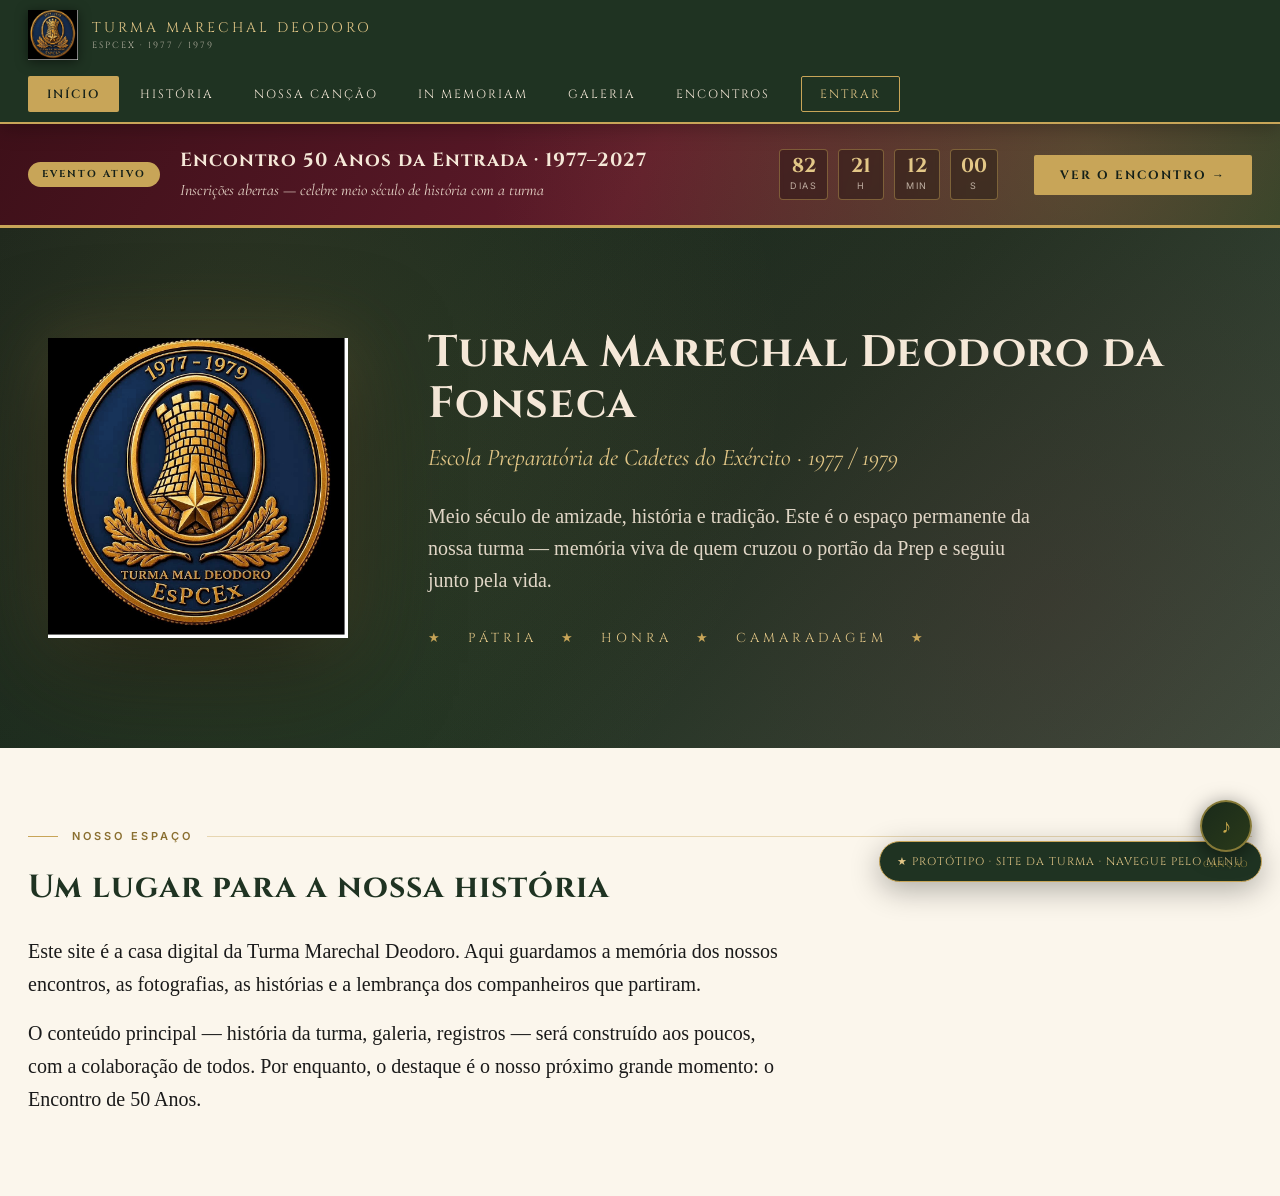
==== commit 45a56e3f: "Atualizar o index.html" ====
--- a/index.html
+++ b/index.html
@@ -1,4 +1,4 @@
-hi<!DOCTYPE html>
+<!DOCTYPE html>
 <html lang="pt-BR">
 <head>
 <meta charset="UTF-8">
@@ -8,6 +8,164 @@
 <link rel="icon" type="image/webp" href="assets/img/logo.webp">
 <link href="https://fonts.googleapis.com/css2?family=Cinzel:wght@400;500;600;700;900&family=Cormorant+Garamond:ital,wght@0,300;0,400;0,500;0,600;0,700;1,400&family=Inter:wght@300;400;500;600;700&display=swap" rel="stylesheet">
 <link rel="stylesheet" href="assets/css/estilo.css">
+<style>
+/* ===== NOSSA CANÇÃO ===== */
+.cancao-wrap {
+  max-width: 860px;
+  margin: 0 auto;
+  padding: 56px 24px 80px;
+}
+.cancao-header {
+  text-align: center;
+  margin-bottom: 48px;
+}
+.cancao-header .section-eyebrow {
+  margin-bottom: 8px;
+}
+.cancao-header h2 {
+  font-family: 'Cinzel', serif;
+  font-size: clamp(1.6rem, 4vw, 2.4rem);
+  color: var(--gold, #C8A84B);
+  margin: 0 0 12px;
+}
+.cancao-header p {
+  font-family: 'Cormorant Garamond', serif;
+  font-size: 1.1rem;
+  color: var(--muted, #8a8a7a);
+  font-style: italic;
+}
+.cancao-player {
+  position: relative;
+  width: 100%;
+  padding-bottom: 56.25%;
+  height: 0;
+  border-radius: 10px;
+  overflow: hidden;
+  box-shadow: 0 8px 40px rgba(0,0,0,0.45);
+  margin-bottom: 52px;
+  border: 1px solid rgba(200,168,75,0.2);
+}
+.cancao-player iframe {
+  position: absolute;
+  top: 0; left: 0;
+  width: 100%; height: 100%;
+  border: none;
+}
+.cancao-letra {
+  background: rgba(255,255,255,0.03);
+  border: 1px solid rgba(200,168,75,0.15);
+  border-radius: 10px;
+  padding: 40px 48px;
+}
+.cancao-letra h3 {
+  font-family: 'Cinzel', serif;
+  font-size: 1rem;
+  letter-spacing: 0.15em;
+  text-transform: uppercase;
+  color: var(--gold, #C8A84B);
+  margin: 0 0 28px;
+  text-align: center;
+}
+.cancao-letra .letra-body {
+  font-family: 'Cormorant Garamond', serif;
+  font-size: 1.15rem;
+  line-height: 2;
+  color: var(--fg, #e8e4d8);
+  text-align: center;
+  white-space: pre-line;
+}
+.cancao-letra .letra-estrofe {
+  margin-bottom: 28px;
+}
+.cancao-letra .letra-refrão {
+  margin-bottom: 28px;
+  font-style: italic;
+  color: var(--gold, #C8A84B);
+}
+.cancao-nota {
+  margin-top: 32px;
+  text-align: center;
+  font-size: 0.78rem;
+  color: var(--muted, #8a8a7a);
+  letter-spacing: 0.05em;
+}
+.cancao-ornament {
+  display: flex;
+  align-items: center;
+  gap: 16px;
+  margin: 0 auto 40px;
+  max-width: 300px;
+}
+.cancao-ornament .orn-line {
+  flex: 1;
+  height: 1px;
+  background: linear-gradient(to right, transparent, rgba(200,168,75,0.4), transparent);
+}
+.cancao-ornament .orn-star {
+  color: var(--gold, #C8A84B);
+  font-size: 0.8rem;
+  opacity: 0.7;
+}
+
+/* ===== ÍCONE FLUTUANTE DO HINO ===== */
+#hinoFloat {
+  position: fixed;
+  bottom: 28px;
+  right: 28px;
+  z-index: 9999;
+  display: flex;
+  flex-direction: column;
+  align-items: center;
+  gap: 6px;
+}
+#hinoBtnFloat {
+  width: 52px;
+  height: 52px;
+  border-radius: 50%;
+  background: linear-gradient(135deg, #1a2a1a 0%, #2a3a1a 100%);
+  border: 2px solid rgba(200,168,75,0.6);
+  box-shadow: 0 4px 20px rgba(0,0,0,0.5), 0 0 0 0 rgba(200,168,75,0);
+  cursor: pointer;
+  display: flex;
+  align-items: center;
+  justify-content: center;
+  transition: all 0.3s ease;
+  color: #C8A84B;
+  font-size: 1.3rem;
+  position: relative;
+}
+#hinoBtnFloat:hover {
+  border-color: rgba(200,168,75,0.9);
+  box-shadow: 0 6px 28px rgba(0,0,0,0.6), 0 0 16px rgba(200,168,75,0.25);
+  transform: scale(1.08);
+}
+#hinoBtnFloat.playing {
+  animation: hinoPulse 2s ease-in-out infinite;
+  border-color: rgba(200,168,75,0.9);
+  background: linear-gradient(135deg, #1e3a1e 0%, #2d4a1e 100%);
+}
+@keyframes hinoPulse {
+  0%,100% { box-shadow: 0 4px 20px rgba(0,0,0,0.5), 0 0 0 0 rgba(200,168,75,0.4); }
+  50%      { box-shadow: 0 4px 20px rgba(0,0,0,0.5), 0 0 0 8px rgba(200,168,75,0); }
+}
+#hinoLabel {
+  font-family: 'Cinzel', serif;
+  font-size: 0.6rem;
+  letter-spacing: 0.08em;
+  color: rgba(200,168,75,0.7);
+  text-transform: uppercase;
+  text-align: center;
+  pointer-events: none;
+  transition: opacity 0.3s;
+}
+#hinoFloat:hover #hinoLabel {
+  color: rgba(200,168,75,1);
+}
+/* iframe oculto para áudio flutuante */
+#hinoAudioFrame {
+  display: none;
+}
+</style>
 </head>
 <body>
 <nav class="topnav">
@@ -19,6 +177,7 @@
     <div class="nav1">
       <button class="nav1-item active" data-nav="inicio" onclick="nav('inicio')">Início</button>
       <button class="nav1-item" data-nav="historia" onclick="nav('historia')">História</button>
+      <button class="nav1-item" data-nav="cancao" onclick="nav('cancao')">Nossa Canção</button>
       <button class="nav1-item" data-nav="memoriam" onclick="nav('memoriam')">In Memoriam</button>
       <button class="nav1-item" data-nav="galeria" onclick="nav('galeria')">Galeria</button>
       <button class="nav1-item" data-nav="encontros" onclick="nav('encontros')">Encontros</button>
@@ -26,6 +185,7 @@
     </div>
   </div>
 </nav>
+
 <!-- ===================== INÍCIO ===================== -->
 <section class="screen active" id="scr-inicio">
   <div class="event-banner" id="eventBanner" onclick="goEncontro()">
@@ -66,6 +226,64 @@
     </div>
   </div>
 </section>
+
+<!-- ===================== NOSSA CANÇÃO ===================== -->
+<section class="screen" id="scr-cancao">
+  <div class="cancao-wrap">
+    <div class="cancao-header">
+      <div class="section-eyebrow">Identidade da Turma</div>
+      <h2>Nossa Canção</h2>
+      <p>A Canção da Escola Preparatória de Cadetes do Exército — que marcou para sempre a nossa passagem pela Prep</p>
+    </div>
+    <div class="cancao-ornament">
+      <span class="orn-line"></span><span class="orn-star">★</span><span class="orn-line"></span>
+    </div>
+    <div class="cancao-player">
+      <iframe
+        src="https://www.youtube.com/embed/6G58bDr_t5Y?rel=0&modestbranding=1"
+        title="Canção da EsPCEx"
+        allow="accelerometer; autoplay; clipboard-write; encrypted-media; gyroscope; picture-in-picture"
+        allowfullscreen>
+      </iframe>
+    </div>
+    <div class="cancao-letra">
+      <h3>Letra da Canção</h3>
+      <div class="letra-body">
+        <div class="letra-estrofe">No azul do firmamento,
+Cintilante apareceu
+A estrela abençoada
+Da Escola que venceu.</div>
+
+        <div class="letra-refrão">EPC és gloriosa,
+Tua marcha é triunfal.
+Os alunos vão chegando
+Com seu garbo marcial.</div>
+
+        <div class="letra-estrofe">Teus filhos foram à guerra
+Defender o verde-oliva,
+Cobriram-se de glória,
+Brasil! Brasil! Viva!</div>
+
+        <div class="letra-refrão">EPC és gloriosa,
+Tua marcha é triunfal.
+Os alunos vão chegando
+Com seu garbo marcial.</div>
+
+        <div class="letra-estrofe">Nas aulas de equitação,
+Nos campos de instrução,
+Forjamos nossa têmpera
+Com amor e dedicação.</div>
+
+        <div class="letra-refrão">EPC és gloriosa,
+Tua marcha é triunfal.
+Os alunos vão chegando
+Com seu garbo marcial.</div>
+      </div>
+    </div>
+    <p class="cancao-nota">Canção da Escola Preparatória de Cadetes do Exército · Domínio público</p>
+  </div>
+</section>
+
 <!-- ===================== ENCONTROS ===================== -->
 <section class="screen" id="scr-encontros">
   <div class="enc-header">
@@ -87,7 +305,6 @@
         <button class="subnav-item" onclick="evScr(this,'dashboard')">Dashboard</button>
       </div>
     </div>
-    <!-- LANDING -->
     <div class="enc-screen active" id="evs-landing">
       <div class="ev-hero">
         <div class="ev-hero-inner">
@@ -140,24 +357,21 @@
         </div>
       </div>
     </div>
-    <!-- INSCRIÇÃO -->
     <div class="enc-screen" id="evs-inscricao">
       <div class="insc-wrap" id="inscContent"></div>
     </div>
-    <!-- MINHA CONTA -->
     <div class="enc-screen" id="evs-conta">
       <div class="acct-wrap" id="contaContent"></div>
     </div>
-    <!-- ADMIN -->
     <div class="enc-screen" id="evs-admin">
       <div class="admin-wrap" id="adminContent"></div>
     </div>
-    <!-- DASHBOARD -->
     <div class="enc-screen" id="evs-dashboard">
       <div class="dash-wrap" id="dashContent"></div>
     </div>
   </div>
 </section>
+
 <!-- ===================== HISTÓRIA ===================== -->
 <section class="screen" id="scr-historia">
   <div class="placeholder-wrap">
@@ -299,6 +513,59 @@
 
 <div class="help-bar">★ Protótipo · Site da Turma · navegue pelo menu</div>
 
+<!-- ===== ÍCONE FLUTUANTE DO HINO ===== -->
+<div id="hinoFloat" title="Ouvir a Canção da EsPCEx">
+  <button id="hinoBtnFloat" onclick="toggleHino()" aria-label="Tocar/pausar canção da EsPCEx">
+    ♪
+  </button>
+  <span id="hinoLabel">Canção</span>
+</div>
+<!-- iframe oculto para reprodução de áudio em background -->
+<iframe id="hinoAudioFrame" src="" allow="autoplay" title="Canção da EsPCEx - áudio"></iframe>
+
 <script src="assets/js/script.js"></script>
+<script>
+// ===== NOSSA CANÇÃO — nav =====
+// Adiciona 'cancao' ao roteador existente
+(function(){
+  const origNav = window.nav;
+  window.nav = function(id) {
+    origNav(id);
+  };
+})();
+
+// ===== ÍCONE FLUTUANTE DO HINO =====
+var hinoPlaying = false;
+var hinoFrame = document.getElementById('hinoAudioFrame');
+var hinoBtnFloat = document.getElementById('hinoBtnFloat');
+var hinoLabel = document.getElementById('hinoLabel');
+
+// URL de embed com autoplay para áudio de fundo
+var HINO_URL_PLAY  = 'https://www.youtube.com/embed/6G58bDr_t5Y?autoplay=1&loop=1&playlist=6G58bDr_t5Y&rel=0&modestbranding=1';
+var HINO_URL_PAUSE = '';
+
+function toggleHino() {
+  if (!hinoPlaying) {
+    hinoFrame.src = HINO_URL_PLAY;
+    hinoPlaying = true;
+    hinoBtnFloat.classList.add('playing');
+    hinoBtnFloat.innerHTML = '❚❚';
+    hinoLabel.textContent = 'Pausar';
+  } else {
+    hinoFrame.src = HINO_URL_PAUSE;
+    hinoPlaying = false;
+    hinoBtnFloat.classList.remove('playing');
+    hinoBtnFloat.innerHTML = '♪';
+    hinoLabel.textContent = 'Canção';
+  }
+}
+
+// Ao entrar na aba Nossa Canção, para o áudio flutuante para não sobrepor
+document.querySelectorAll('[data-nav="cancao"]').forEach(function(btn){
+  btn.addEventListener('click', function(){
+    if(hinoPlaying) toggleHino();
+  });
+});
+</script>
 </body>
 </html>
--- a/assets/css/estilo.css
+++ b/assets/css/estilo.css
@@ -14,8 +14,6 @@
 }
 *{margin:0;padding:0;box-sizing:border-box}
 html,body{background:var(--cream);color:var(--ink);font-family:'Inter',sans-serif;font-size:15px;line-height:1.55;-webkit-font-smoothing:antialiased}
-
-/* ===== TOP NAV (nível 1) ===== */
 .topnav{position:sticky;top:0;z-index:100;background:var(--jungle);color:var(--ivory);border-bottom:2px solid var(--gold);box-shadow:0 4px 20px rgba(0,0,0,.25)}
 .topnav-inner{max-width:1400px;margin:0 auto;padding:10px 28px;display:flex;justify-content:space-between;align-items:center;flex-wrap:wrap;gap:16px}
 .brand{display:flex;align-items:center;gap:14px;cursor:pointer}
@@ -29,13 +27,9 @@
 .nav1-item.login-btn{border:1px solid var(--gold);color:var(--gold-light);margin-left:10px}
 .nav1-item.login-btn:hover{background:var(--gold);color:var(--jungle-deep)}
 .nav1-item.logged{background:var(--olive);color:var(--ivory);border-color:var(--gold-line)}
-
-/* ===== SCREENS ===== */
 .screen{display:none;animation:fadeIn .4s ease}
 .screen.active{display:block}
 @keyframes fadeIn{from{opacity:0;transform:translateY(8px)}to{opacity:1;transform:none}}
-
-/* ===== BANNER DE EVENTO (front page) ===== */
 .event-banner{background:linear-gradient(120deg,var(--wine-deep) 0%,var(--wine) 50%,var(--jungle) 100%);color:var(--ivory);position:relative;overflow:hidden;cursor:pointer;border-bottom:3px solid var(--gold)}
 .event-banner::before{content:"";position:absolute;inset:0;background-image:radial-gradient(circle at 85% 30%,rgba(200,165,88,.25),transparent 55%);pointer-events:none}
 .event-banner-inner{max-width:1400px;margin:0 auto;padding:22px 28px;display:flex;align-items:center;justify-content:space-between;gap:24px;position:relative;flex-wrap:wrap}
@@ -46,11 +40,8 @@
 .event-banner-cta{background:var(--gold);color:var(--jungle-deep);padding:12px 26px;border:none;font-family:'Cinzel',serif;font-size:12px;letter-spacing:2px;text-transform:uppercase;font-weight:700;cursor:pointer;border-radius:2px;white-space:nowrap;transition:all .2s}
 .event-banner-cta:hover{background:var(--gold-light);transform:translateX(3px)}
 .event-banner-cta::after{content:" →"}
-
-/* ===== HERO HOME ===== */
 .home-hero{position:relative;min-height:520px;background:linear-gradient(135deg,var(--jungle-deep) 0%,var(--jungle) 55%,var(--olive) 100%);color:var(--ivory);overflow:hidden;display:flex;align-items:center}
 .home-hero::before{content:"";position:absolute;inset:0;background-image:radial-gradient(circle at 18% 28%,rgba(200,165,88,.13),transparent 50%),radial-gradient(circle at 82% 72%,rgba(93,26,42,.22),transparent 60%);pointer-events:none}
-.home-hero::after{content:"";position:absolute;inset:0;background-image:url("data:image/svg+xml;utf8,<svg xmlns='http://www.w3.org/2000/svg' width='60' height='60' viewBox='0 0 60 60'><path d='M30 0L60 30L30 60L0 30Z' fill='none' stroke='%23c8a558' stroke-opacity='0.04' stroke-width='1'/></svg>");pointer-events:none}
 .home-hero-inner{position:relative;max-width:1400px;margin:0 auto;padding:70px 28px;display:grid;grid-template-columns:340px 1fr;gap:60px;align-items:center;width:100%}
 .home-hero-logo{width:300px;height:auto;filter:drop-shadow(0 25px 50px rgba(0,0,0,.5)) drop-shadow(0 0 30px rgba(200,165,88,.22));justify-self:center}
 .home-hero h1{font-family:'Cinzel',serif;font-weight:700;font-size:44px;line-height:1.15;color:var(--ivory);margin-bottom:10px;letter-spacing:1px}
@@ -58,8 +49,6 @@
 .home-hero .lead{font-family:'Cormorant Garamond',serif;font-size:20px;color:var(--ivory);opacity:.9;line-height:1.6;max-width:620px;margin-bottom:32px}
 .home-hero .motto-inline{display:flex;gap:24px;font-family:'Cinzel',serif;letter-spacing:4px;font-size:13px;color:var(--gold-light)}
 .home-hero .motto-inline span{color:var(--gold)}
-
-/* ===== SECTIONS HOME ===== */
 .home-body{max-width:1400px;margin:0 auto;padding:80px 28px}
 .section-eyebrow{display:flex;align-items:center;gap:14px;font-size:11px;letter-spacing:3px;text-transform:uppercase;color:var(--gold-deep);margin-bottom:18px;font-weight:600}
 .section-eyebrow::before{content:"";flex:0 0 30px;height:1px;background:var(--gold)}
@@ -67,7 +56,6 @@
 .section-title{font-family:'Cinzel',serif;font-size:32px;color:var(--jungle);margin-bottom:22px;letter-spacing:1px}
 .section-text{font-family:'Cormorant Garamond',serif;font-size:20px;color:var(--ink);line-height:1.65;max-width:760px}
 .section-text p+p{margin-top:16px}
-
 .nav-cards{display:grid;grid-template-columns:repeat(3,1fr);gap:24px;margin-top:50px}
 .nav-card{background:white;border:1px solid var(--line);border-top:3px solid var(--gold);padding:32px 26px;border-radius:3px;box-shadow:var(--shadow-soft);cursor:pointer;transition:all .25s;text-align:center}
 .nav-card:hover{transform:translateY(-5px);box-shadow:var(--shadow);border-top-color:var(--wine)}
@@ -75,8 +63,6 @@
 .nav-card h3{font-family:'Cinzel',serif;font-size:18px;color:var(--jungle);margin-bottom:10px;letter-spacing:1px}
 .nav-card p{font-family:'Cormorant Garamond',serif;font-size:16px;color:var(--muted);line-height:1.5}
 .nav-card .tag{display:inline-block;margin-top:14px;font-size:10px;letter-spacing:2px;text-transform:uppercase;color:var(--gold-deep);font-weight:700}
-
-/* ===== PLACEHOLDER (futuras seções) ===== */
 .placeholder-wrap{max-width:900px;margin:0 auto;padding:90px 28px;text-align:center}
 .placeholder-ico{font-size:64px;margin-bottom:24px;opacity:.5}
 .placeholder-wrap h2{font-family:'Cinzel',serif;font-size:32px;color:var(--jungle);margin-bottom:16px;letter-spacing:1px}
@@ -86,8 +72,6 @@
 .placeholder-list{list-style:none;text-align:left;max-width:480px;margin:18px auto 0}
 .placeholder-list li{padding:8px 0 8px 28px;position:relative;color:var(--ink)}
 .placeholder-list li::before{content:"◆";position:absolute;left:0;color:var(--gold)}
-
-/* ===== ENCONTROS (nível 2) ===== */
 .enc-wrap{max-width:1400px;margin:0 auto;padding:0}
 .enc-header{background:linear-gradient(135deg,var(--jungle) 0%,var(--olive) 100%);color:var(--ivory);padding:50px 28px;text-align:center;position:relative;overflow:hidden}
 .enc-header::before{content:"";position:absolute;inset:0;background-image:radial-gradient(circle at 50% 0%,rgba(200,165,88,.18),transparent 60%);pointer-events:none}
@@ -100,12 +84,8 @@
 .subnav-item.active{opacity:1;color:var(--gold);border-bottom-color:var(--gold);font-weight:600}
 .subnav-item.locked{opacity:.35;cursor:not-allowed}
 .subnav-item.locked::after{content:" 🔒";font-size:10px}
-
-/* sub-screens dentro de encontros */
 .enc-screen{display:none}
 .enc-screen.active{display:block;animation:fadeIn .4s ease}
-
-/* ===== EVENTO 50 ANOS - landing ===== */
 .ev-hero{position:relative;min-height:480px;background:linear-gradient(135deg,var(--jungle-deep) 0%,var(--jungle) 50%,var(--olive) 100%);color:var(--ivory);overflow:hidden}
 .ev-hero::before{content:"";position:absolute;inset:0;background-image:radial-gradient(circle at 20% 30%,rgba(200,165,88,.12),transparent 50%),radial-gradient(circle at 80% 70%,rgba(93,26,42,.25),transparent 60%);pointer-events:none}
 .ev-hero-inner{position:relative;max-width:1300px;margin:0 auto;padding:56px 28px;display:grid;grid-template-columns:300px 1fr;gap:50px;align-items:center}
@@ -122,7 +102,6 @@
 .ev-cta::after{content:"→"}
 .ev-motto{background:var(--jungle-deep);color:var(--gold-light);padding:16px;text-align:center;font-family:'Cinzel',serif;letter-spacing:8px;font-size:12px;border-top:1px solid var(--gold-line)}
 .ev-motto span{color:var(--gold);margin:0 12px}
-
 .ev-body{max-width:1300px;margin:0 auto;padding:70px 28px}
 .countdown-wrap{margin-bottom:70px;text-align:center}
 .countdown-label{font-family:'Cinzel',serif;font-size:11px;letter-spacing:4px;color:var(--gold-deep);text-transform:uppercase;margin-bottom:18px}
@@ -131,15 +110,12 @@
 .cd-block .n{font-family:'Cinzel',serif;font-size:38px;font-weight:700;color:var(--jungle);line-height:1}
 .cd-block .l{font-size:10px;letter-spacing:2px;text-transform:uppercase;color:var(--muted);margin-top:8px;font-weight:600}
 .countdown-target{margin-top:14px;font-family:'Cormorant Garamond',serif;font-style:italic;font-size:16px;color:var(--muted)}
-
 .program{display:grid;grid-template-columns:repeat(3,1fr);gap:22px;margin-top:30px}
 .prog-card{background:white;border:1px solid var(--line);border-top:3px solid var(--gold);padding:26px 22px;border-radius:2px;box-shadow:var(--shadow-soft);transition:transform .2s}
 .prog-card:hover{transform:translateY(-4px)}
 .prog-card .d{font-family:'Cinzel',serif;font-size:12px;letter-spacing:3px;color:var(--olive);margin-bottom:8px}
 .prog-card h3{font-family:'Cinzel',serif;font-size:19px;color:var(--jungle);margin-bottom:12px}
 .prog-card p{font-family:'Cormorant Garamond',serif;font-size:16px;color:var(--muted);line-height:1.5}
-
-/* ===== LOGIN ===== */
 .login-wrap{max-width:460px;margin:0 auto;padding:60px 28px 90px}
 .login-card{background:white;border:1px solid var(--line);border-top:4px solid var(--gold);border-radius:6px;padding:44px 40px;box-shadow:var(--shadow)}
 .login-logo{width:90px;height:auto;display:block;margin:0 auto 20px;filter:drop-shadow(0 4px 10px rgba(0,0,0,.2))}
@@ -164,17 +140,11 @@
 .test-users .tu-grid{display:flex;flex-wrap:wrap;gap:6px;justify-content:center}
 .tu-chip{background:var(--olive);color:var(--ivory);border:none;font-size:11px;padding:5px 11px;border-radius:99px;cursor:pointer;font-family:'Inter',sans-serif;transition:all .2s}
 .tu-chip:hover{background:var(--gold);color:var(--jungle-deep)}
-
-/* ===== PILLS / BADGES genéricos reusados ===== */
 .pill{display:inline-flex;align-items:center;gap:6px;padding:3px 10px;border-radius:99px;font-size:10px;font-weight:700;letter-spacing:1px;text-transform:uppercase;font-family:'Inter',sans-serif}
 .pill.ok{background:#e7f3ea;color:#2d6a39}.pill.ok::before{content:"●";color:#2d8246}
 .pill.pending{background:#fef3e2;color:#8a5a14}.pill.pending::before{content:"●";color:#d18b1f}
 .pill.no{background:#f5e4e7;color:#8a2231}.pill.no::before{content:"●";color:#b53a4a}
 .pill.wait{background:#e6e9ed;color:#3d5240}.pill.wait::before{content:"●";color:#5a6e54}
-
-/* (CSS de inscrição/admin/dashboard/conta segue no /* ===== CSS2: inscrição, admin, dashboard, minha conta ===== */
-
-/* Inscrição */
 .insc-wrap{max-width:900px;margin:0 auto;padding:44px 28px 80px}
 .insc-greeting{background:linear-gradient(135deg,var(--jungle) 0%,var(--olive) 100%);color:var(--ivory);padding:30px 34px;border-radius:4px;margin-bottom:28px;display:flex;justify-content:space-between;align-items:center;flex-wrap:wrap;gap:18px;border-left:4px solid var(--gold);position:relative;overflow:hidden}
 .insc-greeting::before{content:"";position:absolute;right:-40px;top:-40px;width:200px;height:200px;background:radial-gradient(circle,rgba(200,165,88,.15),transparent 70%)}
@@ -245,7 +215,6 @@
 .pay-notice{background:linear-gradient(135deg,#faf3e7 0%,#f0e5d0 100%);border:2px solid var(--gold);border-left:6px solid var(--gold);border-radius:4px;padding:22px 26px;margin-top:6px}
 .pay-notice-head{display:flex;align-items:center;gap:12px;margin-bottom:12px}
 .pay-notice-ico{width:36px;height:36px;border-radius:50%;background:var(--gold);color:var(--jungle-deep);display:flex;align-items:center;justify-content:center;font-size:20px;flex-shrink:0}
-.pay-notice-ico::before{content:"⌛"}
 .pay-notice h4{font-family:'Cinzel',serif;font-size:14px;letter-spacing:2px;color:var(--jungle);text-transform:uppercase}
 .pay-notice p{font-family:'Cormorant Garamond',serif;font-size:17px;line-height:1.5;color:var(--ink);margin-bottom:9px}
 .pay-notice p:last-child{margin-bottom:0}
@@ -253,8 +222,6 @@
 .ch-tag{display:inline-flex;align-items:center;gap:6px;background:white;border:1px solid var(--gold-line);padding:6px 12px;border-radius:99px;font-size:12px;color:var(--jungle);font-weight:600}
 .submit-btn{display:block;width:100%;background:var(--jungle);color:var(--gold-light);padding:17px;border:none;font-family:'Cinzel',serif;font-size:14px;letter-spacing:4px;text-transform:uppercase;font-weight:700;cursor:pointer;margin-top:22px;border-radius:2px;border:2px solid var(--gold);transition:all .3s}
 .submit-btn:hover{background:var(--wine);color:white}
-
-/* Minha Conta */
 .acct-wrap{max-width:820px;margin:0 auto;padding:44px 28px 80px}
 .acct-hero{background:linear-gradient(135deg,var(--jungle) 0%,var(--olive) 100%);color:var(--ivory);padding:36px;border-radius:4px;margin-bottom:22px;text-align:center;position:relative;overflow:hidden;border:1px solid var(--gold-line)}
 .acct-hero::before{content:"";position:absolute;inset:0;background-image:radial-gradient(circle at 50% 0%,rgba(200,165,88,.2),transparent 60%)}
@@ -270,7 +237,7 @@
 .summary-row .sub{color:var(--muted);font-size:14px;font-style:italic}
 .pay-grid{display:grid;grid-template-columns:230px 1fr;gap:30px;align-items:center}
 .pay-qr{background:var(--ivory-soft);border:2px dashed var(--gold);padding:16px;text-align:center;border-radius:4px}
-.qr-frame{width:170px;height:170px;background:repeating-linear-gradient(45deg,var(--jungle-deep) 0,var(--jungle-deep) 4px,white 4px,white 8px);margin:0 auto 10px;border:8px solid white;box-shadow:0 4px 16px rgba(0,0,0,.15)}
+.qr-frame{width:170px;height:170px;margin:0 auto 10px;border:8px solid white;box-shadow:0 4px 16px rgba(0,0,0,.15)}
 .qr-label{font-size:10px;letter-spacing:2px;text-transform:uppercase;color:var(--muted);font-weight:600}
 .pay-info .pl{font-size:11px;letter-spacing:2px;text-transform:uppercase;color:var(--muted);margin-bottom:6px;font-weight:600}
 .pay-info .pv{font-family:'Cinzel',serif;font-size:26px;color:var(--jungle);margin-bottom:16px;font-weight:600}
@@ -286,8 +253,6 @@
 .action-btn.add .ico{color:var(--ok)}.action-btn.reduce .ico{color:var(--warn)}.action-btn.cancel .ico{color:var(--wine)}
 .action-btn .lab{font-family:'Cinzel',serif;font-size:11px;letter-spacing:1.5px;color:var(--jungle);text-transform:uppercase;font-weight:700;margin-bottom:4px;display:block}
 .action-btn .sub{font-family:'Cormorant Garamond',serif;font-size:13px;color:var(--muted);font-style:italic;line-height:1.3}
-
-/* Admin */
 .admin-wrap{max-width:1400px;margin:0 auto;padding:36px 28px 80px}
 .admin-head{display:flex;justify-content:space-between;align-items:flex-end;flex-wrap:wrap;gap:18px;padding-bottom:22px;border-bottom:2px solid var(--gold);margin-bottom:32px}
 .admin-head h1{font-family:'Cinzel',serif;font-size:28px;color:var(--jungle);letter-spacing:1px}
@@ -392,230 +357,6 @@
 .locked-msg button{background:var(--jungle);color:var(--gold-light);border:2px solid var(--gold);padding:12px 28px;font-family:'Cinzel',serif;font-size:12px;letter-spacing:2px;text-transform:uppercase;cursor:pointer;border-radius:2px}
 .locked-msg button:hover{background:var(--gold);color:var(--jungle-deep)}
 .help-bar{position:fixed;bottom:18px;right:18px;background:var(--jungle);color:var(--gold-light);padding:11px 17px;border-radius:99px;font-size:11px;letter-spacing:1px;box-shadow:0 8px 30px rgba(0,0,0,.3);font-family:'Cinzel',serif;text-transform:uppercase;border:1px solid var(--gold);z-index:50}
-) */
-/* ===== CSS2: inscrição, admin, dashboard, minha conta ===== */
-
-/* Inscrição */
-.insc-wrap{max-width:900px;margin:0 auto;padding:44px 28px 80px}
-.insc-greeting{background:linear-gradient(135deg,var(--jungle) 0%,var(--olive) 100%);color:var(--ivory);padding:30px 34px;border-radius:4px;margin-bottom:28px;display:flex;justify-content:space-between;align-items:center;flex-wrap:wrap;gap:18px;border-left:4px solid var(--gold);position:relative;overflow:hidden}
-.insc-greeting::before{content:"";position:absolute;right:-40px;top:-40px;width:200px;height:200px;background:radial-gradient(circle,rgba(200,165,88,.15),transparent 70%)}
-.insc-greeting h2{font-family:'Cinzel',serif;font-size:21px;letter-spacing:1px;margin-bottom:5px;position:relative}
-.insc-greeting .gs{font-family:'Cormorant Garamond',serif;font-style:italic;font-size:16px;opacity:.9;position:relative}
-.insc-greeting .gid{text-align:right;position:relative}
-.insc-greeting .gid .l{font-size:10px;letter-spacing:2px;opacity:.7;text-transform:uppercase}
-.insc-greeting .gid .v{font-family:'Cinzel',serif;font-size:21px;color:var(--gold-light)}
-.form-card{background:white;border:1px solid var(--line);border-radius:4px;padding:32px;margin-bottom:22px;box-shadow:var(--shadow-soft);position:relative;transition:border-color .3s}
-.form-card.confirmed{border-left:4px solid var(--ok)}
-.fc-head{display:flex;align-items:center;gap:14px;margin-bottom:22px;padding-bottom:16px;border-bottom:1px solid var(--gold-line)}
-.fc-num{width:32px;height:32px;border-radius:50%;background:var(--jungle);color:var(--gold-light);font-family:'Cinzel',serif;font-size:14px;display:flex;align-items:center;justify-content:center;font-weight:700;flex-shrink:0;transition:all .3s}
-.form-card.confirmed .fc-num{background:var(--ok);color:white}
-.form-card.confirmed .fc-num span{display:none}
-.form-card.confirmed .fc-num::after{content:"✓";font-size:17px}
-.fc-head h3{font-family:'Cinzel',serif;font-size:16px;letter-spacing:2px;color:var(--jungle);text-transform:uppercase}
-.fc-head .s{font-size:12px;color:var(--muted);margin-top:2px;font-family:'Inter',sans-serif}
-.confirm-badge{position:absolute;top:22px;right:22px;background:var(--ok-bg);color:var(--ok);padding:4px 12px;font-size:10px;letter-spacing:1.5px;text-transform:uppercase;font-weight:700;border-radius:99px;display:none;align-items:center;gap:5px}
-.form-card.confirmed .confirm-badge{display:inline-flex}
-.form-card.confirmed .confirm-badge::before{content:"✓"}
-.edit-hint{font-size:14px;color:var(--olive);font-style:italic;font-family:'Cormorant Garamond',serif;margin:-8px 0 16px;display:flex;align-items:center;gap:6px}
-.edit-hint::before{content:"✎";color:var(--gold);font-size:16px}
-.field-grid{display:grid;grid-template-columns:1fr 1fr;gap:16px}
-.field{display:flex;flex-direction:column}
-.field.full{grid-column:1/-1}
-.field label{font-size:11px;letter-spacing:1.5px;text-transform:uppercase;color:var(--muted);margin-bottom:6px;font-weight:600}
-.field input,.field select{font-family:'Inter',sans-serif;font-size:14px;padding:11px 13px;border:1px solid var(--line);border-radius:2px;background:var(--ivory-soft);transition:all .2s}
-.field input:focus,.field select:focus{outline:none;border-color:var(--gold);background:white;box-shadow:0 0 0 3px rgba(200,165,88,.15)}
-.block-confirm{display:flex;justify-content:flex-end;margin-top:22px;padding-top:18px;border-top:1px dashed var(--gold-line)}
-.bc-btn{background:var(--olive);color:var(--ivory);padding:10px 26px;border:none;font-family:'Cinzel',serif;font-size:11px;letter-spacing:2px;text-transform:uppercase;font-weight:600;cursor:pointer;border-radius:2px;transition:all .2s}
-.bc-btn:hover{background:var(--jungle)}
-.form-card.confirmed .bc-btn{background:var(--ok)}
-.form-card.confirmed .bc-btn::before{content:"✓ "}
-.qty-row{display:grid;grid-template-columns:1fr 110px 120px;gap:14px;align-items:center;padding:13px 15px;background:var(--ivory-soft);border:1px solid var(--gold-line);border-radius:3px;margin-bottom:9px}
-.qty-row .ql{font-family:'Cormorant Garamond',serif;font-size:17px;font-weight:500;color:var(--jungle)}
-.qty-row .ql small{display:block;font-family:'Inter',sans-serif;font-size:11px;color:var(--muted);margin-top:2px;font-weight:400}
-.qty-row .qp{font-family:'Cinzel',serif;color:var(--wine);font-weight:600;font-size:14px;text-align:right}
-.qty-input{display:flex;align-items:center;border:1px solid var(--line);border-radius:2px;overflow:hidden;background:white}
-.qty-input button{width:32px;height:36px;border:none;background:none;font-size:18px;cursor:pointer;color:var(--jungle)}
-.qty-input button:hover{background:var(--ivory-soft)}
-.qty-input input{width:44px;height:36px;border:none;text-align:center;font-family:'Cinzel',serif;font-weight:600;color:var(--jungle);background:transparent;border-left:1px solid var(--line);border-right:1px solid var(--line)}
-.qty-input input:focus{outline:none}
-.brinde-card{background:var(--ivory-soft);border:1px solid var(--gold-line);border-radius:3px;margin-bottom:11px;overflow:hidden;transition:all .2s}
-.brinde-card.selected{border-color:var(--gold);background:white;box-shadow:0 4px 12px rgba(200,165,88,.15)}
-.brinde-head{display:flex;align-items:center;gap:14px;padding:13px 15px;cursor:pointer}
-.brinde-head input[type=checkbox]{width:20px;height:20px;accent-color:var(--olive);cursor:pointer;flex-shrink:0}
-.brinde-head .bi{flex:1}
-.brinde-head .bn{font-family:'Cormorant Garamond',serif;font-size:17px;font-weight:600;color:var(--jungle)}
-.brinde-head .bd{font-size:12px;color:var(--muted);margin-top:2px}
-.brinde-head .bp{font-family:'Cinzel',serif;color:var(--wine);font-weight:600;font-size:14px;white-space:nowrap}
-.brinde-body{padding:0 15px 15px;border-top:1px dashed var(--gold-line);display:none}
-.brinde-card.selected .brinde-body{display:block;padding-top:13px}
-.bb-grid{display:grid;grid-template-columns:140px 1fr;gap:14px;align-items:center}
-.bb-grid .l{font-size:11px;letter-spacing:1.5px;text-transform:uppercase;color:var(--muted);font-weight:600}
-.bb-grid .qty-input{margin-left:auto;width:140px}
-.sizes-grid{display:grid;gap:7px;margin-top:10px}
-.size-row{display:grid;grid-template-columns:80px 1fr;gap:12px;align-items:center;padding:5px 12px;background:var(--cream);border:1px solid var(--line);border-radius:2px}
-.size-row .sl{font-family:'Cinzel',serif;font-size:13px;font-weight:600;color:var(--jungle);letter-spacing:1px}
-.size-row .qty-input{width:120px;margin-left:auto;height:32px}
-.size-row .qty-input button,.size-row .qty-input input{height:30px}
-.size-sum{font-family:'Cormorant Garamond',serif;font-style:italic;font-size:13px;color:var(--olive);margin-top:8px;padding:8px 12px;background:rgba(61,82,64,.05);border-radius:2px}
-.total-card{background:linear-gradient(135deg,var(--wine-deep) 0%,var(--wine) 100%);color:var(--ivory);padding:26px 30px;border-radius:4px;margin-bottom:22px;box-shadow:var(--shadow)}
-.total-line{display:flex;justify-content:space-between;align-items:center;padding:7px 0;font-family:'Cormorant Garamond',serif;font-size:17px}
-.total-line.sub{opacity:.85;font-size:15px;border-bottom:1px solid rgba(255,255,255,.15);margin-bottom:7px}
-.total-line.main{font-family:'Cinzel',serif;font-size:14px;letter-spacing:2px;text-transform:uppercase;color:var(--gold-light);padding-top:13px;border-top:2px solid var(--gold);margin-top:7px}
-.total-line.main .v{font-family:'Cinzel',serif;font-size:28px;color:white;font-weight:700}
-.pay-card{background:white;border:1px solid var(--line);border-radius:4px;padding:32px;box-shadow:var(--shadow-soft)}
-.pay-notice{background:linear-gradient(135deg,#faf3e7 0%,#f0e5d0 100%);border:2px solid var(--gold);border-left:6px solid var(--gold);border-radius:4px;padding:22px 26px;margin-top:6px}
-.pay-notice-head{display:flex;align-items:center;gap:12px;margin-bottom:12px}
-.pay-notice-ico{width:36px;height:36px;border-radius:50%;background:var(--gold);color:var(--jungle-deep);display:flex;align-items:center;justify-content:center;font-size:20px;flex-shrink:0}
-.pay-notice-ico::before{content:"⌛"}
-.pay-notice h4{font-family:'Cinzel',serif;font-size:14px;letter-spacing:2px;color:var(--jungle);text-transform:uppercase}
-.pay-notice p{font-family:'Cormorant Garamond',serif;font-size:17px;line-height:1.5;color:var(--ink);margin-bottom:9px}
-.pay-notice p:last-child{margin-bottom:0}
-.channels{display:flex;gap:12px;margin-top:13px;padding-top:13px;border-top:1px dashed var(--gold-line);flex-wrap:wrap}
-.ch-tag{display:inline-flex;align-items:center;gap:6px;background:white;border:1px solid var(--gold-line);padding:6px 12px;border-radius:99px;font-size:12px;color:var(--jungle);font-weight:600}
-.submit-btn{display:block;width:100%;background:var(--jungle);color:var(--gold-light);padding:17px;border:none;font-family:'Cinzel',serif;font-size:14px;letter-spacing:4px;text-transform:uppercase;font-weight:700;cursor:pointer;margin-top:22px;border-radius:2px;border:2px solid var(--gold);transition:all .3s}
-.submit-btn:hover{background:var(--wine);color:white}
-
-/* Minha Conta */
-.acct-wrap{max-width:820px;margin:0 auto;padding:44px 28px 80px}
-.acct-hero{background:linear-gradient(135deg,var(--jungle) 0%,var(--olive) 100%);color:var(--ivory);padding:36px;border-radius:4px;margin-bottom:22px;text-align:center;position:relative;overflow:hidden;border:1px solid var(--gold-line)}
-.acct-hero::before{content:"";position:absolute;inset:0;background-image:radial-gradient(circle at 50% 0%,rgba(200,165,88,.2),transparent 60%)}
-.acct-badge{display:inline-block;padding:6px 18px;background:var(--gold);color:var(--jungle-deep);font-family:'Cinzel',serif;font-size:11px;letter-spacing:3px;text-transform:uppercase;font-weight:700;border-radius:99px;margin-bottom:16px;position:relative}
-.acct-hero h2{font-family:'Cinzel',serif;font-size:28px;letter-spacing:1px;margin-bottom:6px;position:relative}
-.acct-hero p{font-family:'Cormorant Garamond',serif;font-style:italic;font-size:19px;opacity:.9;position:relative}
-.acct-card{background:white;border:1px solid var(--line);border-radius:4px;padding:30px;box-shadow:var(--shadow-soft);margin-bottom:22px}
-.acct-card h3{font-family:'Cinzel',serif;font-size:14px;letter-spacing:2px;color:var(--jungle);text-transform:uppercase;margin-bottom:18px;padding-bottom:12px;border-bottom:1px solid var(--gold-line);display:flex;justify-content:space-between;align-items:center}
-.acct-card h3 .edit-link{font-family:'Cormorant Garamond',serif;font-size:14px;font-style:italic;color:var(--olive);cursor:pointer;text-transform:none;letter-spacing:0}
-.sync-note{background:var(--ivory-soft);border:1px solid var(--gold-line);border-radius:4px;padding:14px 16px;margin-top:16px;font-family:'Cormorant Garamond',serif;font-size:15px;color:var(--muted);line-height:1.5}
-.sync-note strong{color:var(--olive)}
-.summary-row{display:flex;justify-content:space-between;padding:8px 0;font-family:'Cormorant Garamond',serif;font-size:17px;color:var(--ink)}
-.summary-row .sub{color:var(--muted);font-size:14px;font-style:italic}
-.pay-grid{display:grid;grid-template-columns:230px 1fr;gap:30px;align-items:center}
-.pay-qr{background:var(--ivory-soft);border:2px dashed var(--gold);padding:16px;text-align:center;border-radius:4px}
-.qr-frame{width:170px;height:170px;background:repeating-linear-gradient(45deg,var(--jungle-deep) 0,var(--jungle-deep) 4px,white 4px,white 8px);margin:0 auto 10px;border:8px solid white;box-shadow:0 4px 16px rgba(0,0,0,.15)}
-.qr-label{font-size:10px;letter-spacing:2px;text-transform:uppercase;color:var(--muted);font-weight:600}
-.pay-info .pl{font-size:11px;letter-spacing:2px;text-transform:uppercase;color:var(--muted);margin-bottom:6px;font-weight:600}
-.pay-info .pv{font-family:'Cinzel',serif;font-size:26px;color:var(--jungle);margin-bottom:16px;font-weight:600}
-.pay-key{font-size:13px;padding:10px 13px;background:var(--ivory-soft);border:1px solid var(--line);border-radius:2px;display:flex;justify-content:space-between;align-items:center;margin-bottom:14px;word-break:break-all;gap:10px}
-.pay-key .cp{font-size:10px;color:var(--olive);cursor:pointer;letter-spacing:1px;font-weight:700;background:white;border:1px solid var(--gold-line);padding:4px 10px;border-radius:2px;white-space:nowrap}
-.actions-card{background:var(--ivory-soft);border:1px solid var(--gold-line);border-radius:4px;padding:26px;margin-bottom:22px}
-.actions-card h3{font-family:'Cinzel',serif;font-size:13px;letter-spacing:2px;color:var(--jungle);text-transform:uppercase;margin-bottom:6px}
-.actions-card .hs{font-family:'Cormorant Garamond',serif;font-style:italic;color:var(--muted);font-size:15px;margin-bottom:18px}
-.actions-grid{display:grid;grid-template-columns:repeat(3,1fr);gap:12px}
-.action-btn{background:white;border:1px solid var(--gold-line);padding:16px 14px;border-radius:3px;cursor:pointer;text-align:center;transition:all .2s}
-.action-btn:hover{border-color:var(--gold);background:var(--cream);transform:translateY(-2px)}
-.action-btn .ico{font-size:22px;margin-bottom:7px;display:block}
-.action-btn.add .ico{color:var(--ok)}.action-btn.reduce .ico{color:var(--warn)}.action-btn.cancel .ico{color:var(--wine)}
-.action-btn .lab{font-family:'Cinzel',serif;font-size:11px;letter-spacing:1.5px;color:var(--jungle);text-transform:uppercase;font-weight:700;margin-bottom:4px;display:block}
-.action-btn .sub{font-family:'Cormorant Garamond',serif;font-size:13px;color:var(--muted);font-style:italic;line-height:1.3}
-
-/* Admin */
-.admin-wrap{max-width:1400px;margin:0 auto;padding:36px 28px 80px}
-.admin-head{display:flex;justify-content:space-between;align-items:flex-end;flex-wrap:wrap;gap:18px;padding-bottom:22px;border-bottom:2px solid var(--gold);margin-bottom:32px}
-.admin-head h1{font-family:'Cinzel',serif;font-size:28px;color:var(--jungle);letter-spacing:1px}
-.admin-head .s{font-family:'Cormorant Garamond',serif;font-style:italic;color:var(--muted);font-size:17px;margin-top:4px}
-.admin-head .sv{background:var(--wine);color:white;padding:10px 22px;border:none;font-family:'Cinzel',serif;font-size:11px;letter-spacing:2px;cursor:pointer;border-radius:2px;text-transform:uppercase}
-.admin-tabs{display:flex;gap:4px;margin-bottom:28px;flex-wrap:wrap;border-bottom:1px solid var(--gold-line)}
-.admin-tab{background:none;border:none;border-bottom:3px solid transparent;color:var(--muted);padding:11px 20px;font-family:'Cinzel',serif;font-size:11px;letter-spacing:2px;text-transform:uppercase;cursor:pointer;transition:all .2s}
-.admin-tab:hover{color:var(--jungle)}
-.admin-tab.active{color:var(--gold-deep);border-bottom-color:var(--gold);font-weight:700}
-.admin-pane{display:none}
-.admin-pane.active{display:block;animation:fadeIn .3s ease}
-.admin-grid{display:grid;grid-template-columns:repeat(3,1fr);gap:22px;margin-bottom:30px}
-.admin-card{background:white;border:1px solid var(--line);border-top:3px solid var(--gold);padding:22px;border-radius:2px;box-shadow:var(--shadow-soft)}
-.admin-card h3{font-family:'Cinzel',serif;font-size:13px;letter-spacing:2px;color:var(--jungle);margin-bottom:4px;text-transform:uppercase}
-.admin-card .hs{font-size:13px;color:var(--muted);margin-bottom:16px;font-style:italic;font-family:'Cormorant Garamond',serif}
-.item-row{display:grid;grid-template-columns:1fr 110px 30px;gap:8px;align-items:center;padding:7px 0;border-bottom:1px solid rgba(0,0,0,.04)}
-.item-row:last-child{border:none}
-.item-row input{font-family:'Inter',sans-serif;padding:7px 9px;border:1px solid var(--line);border-radius:2px;font-size:13px;background:var(--ivory-soft)}
-.item-row input.price{text-align:right;font-family:'Cinzel',serif;color:var(--wine);font-weight:600}
-.item-row .del{background:none;border:none;color:var(--muted);font-size:16px;cursor:pointer;opacity:.5}
-.item-row .del:hover{opacity:1;color:var(--wine)}
-.add-row{margin-top:12px;background:none;border:1px dashed var(--gold-line);color:var(--gold-deep);padding:8px;width:100%;font-family:'Cinzel',serif;font-size:11px;letter-spacing:2px;cursor:pointer;border-radius:2px;text-transform:uppercase}
-.add-row:hover{background:var(--ivory-soft);border-color:var(--gold)}
-.banner-config{background:white;border:1px solid var(--gold);border-top:3px solid var(--wine);border-radius:3px;padding:26px;box-shadow:var(--shadow-soft);margin-bottom:24px}
-.banner-config h3{font-family:'Cinzel',serif;font-size:14px;letter-spacing:2px;color:var(--jungle);text-transform:uppercase;margin-bottom:6px}
-.toggle-row{display:flex;align-items:center;gap:16px;margin:18px 0;padding:14px 18px;background:var(--ivory-soft);border:1px solid var(--gold-line);border-radius:4px}
-.toggle{position:relative;width:52px;height:28px;background:var(--olive);border-radius:99px;cursor:pointer;transition:background .3s;flex-shrink:0}
-.toggle.on{background:var(--ok)}
-.toggle::after{content:"";position:absolute;top:3px;left:3px;width:22px;height:22px;background:white;border-radius:50%;transition:left .3s;box-shadow:0 2px 4px rgba(0,0,0,.3)}
-.toggle.on::after{left:27px}
-.toggle-label{font-family:'Cormorant Garamond',serif;font-size:17px;color:var(--jungle);font-weight:600}
-.toggle-label small{display:block;font-family:'Inter',sans-serif;font-size:12px;color:var(--muted);font-weight:400;margin-top:2px}
-.info-card{background:var(--ivory-soft);border:1px solid var(--gold-line);padding:22px;border-radius:2px}
-.info-card h3{font-family:'Cinzel',serif;font-size:13px;letter-spacing:2px;color:var(--jungle);margin-bottom:16px;text-transform:uppercase}
-.info-row{display:grid;grid-template-columns:1fr 1.4fr;gap:12px;align-items:center;margin-bottom:11px}
-.info-row label{font-size:11px;color:var(--muted);letter-spacing:1.5px;text-transform:uppercase;font-weight:600}
-.info-row input{font-family:'Inter',sans-serif;padding:8px 10px;border:1px solid var(--line);border-radius:2px;font-size:13px;background:white}
-.admin-side-cards{display:grid;grid-template-columns:1fr 1fr;gap:22px}
-.cadastro-toolbar{display:flex;gap:10px;flex-wrap:wrap;margin-bottom:18px}
-.cad-btn{background:var(--jungle);color:var(--gold-light);border:1px solid var(--gold);padding:9px 18px;font-family:'Cinzel',serif;font-size:11px;letter-spacing:1.5px;text-transform:uppercase;cursor:pointer;border-radius:2px;transition:all .2s}
-.cad-btn:hover{background:var(--gold);color:var(--jungle-deep)}
-.cad-btn.export{background:var(--wine);color:white;border-color:var(--wine)}
-.cad-search{flex:1;min-width:200px;padding:9px 14px;border:1px solid var(--line);border-radius:2px;font-size:13px;background:white}
-table{width:100%;border-collapse:collapse;font-size:13px;background:white}
-thead th{padding:11px 14px;background:var(--jungle);color:var(--gold-light);font-family:'Cinzel',serif;font-size:10px;letter-spacing:1.5px;text-transform:uppercase;text-align:left;font-weight:600}
-tbody td{padding:10px 14px;border-bottom:1px solid rgba(0,0,0,.05)}
-tbody tr:hover{background:var(--ivory-soft)}
-tbody td.nm{font-family:'Cormorant Garamond',serif;font-size:15px;font-weight:600;color:var(--jungle)}
-tbody td.al{color:var(--muted);font-family:'Cinzel',serif}
-.cad-edit{background:none;border:1px solid var(--gold-line);color:var(--olive);padding:4px 10px;font-size:11px;border-radius:2px;cursor:pointer;font-family:'Inter',sans-serif}
-.cad-edit:hover{background:var(--gold);color:var(--jungle-deep)}
-.dash-wrap{max-width:1400px;margin:0 auto;padding:36px 28px 80px}
-.dash-head{display:flex;justify-content:space-between;align-items:center;margin-bottom:28px;flex-wrap:wrap;gap:14px}
-.dash-head h1{font-family:'Cinzel',serif;font-size:28px;color:var(--jungle);letter-spacing:1px}
-.dash-head .lu{font-family:'Cormorant Garamond',serif;font-style:italic;color:var(--muted);font-size:15px}
-.kpis{display:grid;grid-template-columns:repeat(4,1fr);gap:16px;margin-bottom:24px}
-.kpi{background:white;border:1px solid var(--line);padding:20px;border-radius:3px;position:relative;overflow:hidden;box-shadow:var(--shadow-soft)}
-.kpi::before{content:"";position:absolute;left:0;top:0;bottom:0;width:4px;background:var(--gold)}
-.kpi .l{font-size:10px;letter-spacing:2px;text-transform:uppercase;color:var(--muted);font-weight:600;margin-bottom:8px}
-.kpi .v{font-family:'Cinzel',serif;font-size:30px;color:var(--jungle);font-weight:700;line-height:1}
-.kpi .v small{font-size:16px;color:var(--muted);font-weight:400}
-.kpi .t{font-size:11px;color:var(--muted);margin-top:8px;font-family:'Cormorant Garamond',serif;font-style:italic}
-.kpi.ok::before{background:var(--ok)}.kpi.ok .v{color:var(--ok)}
-.kpi.warn::before{background:#d18b1f}.kpi.warn .v{color:#8a5a14}
-.kpi.alert::before{background:var(--wine)}.kpi.alert .v{color:var(--wine)}
-.dash-grid{display:grid;grid-template-columns:1.4fr 1fr;gap:22px;margin-bottom:22px}
-.panel{background:white;border:1px solid var(--line);border-radius:3px;overflow:hidden;box-shadow:var(--shadow-soft)}
-.panel-head{padding:14px 20px;background:var(--ivory-soft);border-bottom:1px solid var(--gold-line);display:flex;justify-content:space-between;align-items:center}
-.panel-head h3{font-family:'Cinzel',serif;font-size:13px;letter-spacing:2px;color:var(--jungle);text-transform:uppercase}
-.panel-head .pt{font-size:11px;color:var(--muted);letter-spacing:1px}
-.bars{padding:22px}
-.bar-row{margin-bottom:16px}.bar-row:last-child{margin:0}
-.bar-head{display:flex;justify-content:space-between;margin-bottom:6px;align-items:baseline}
-.bar-head .l{font-family:'Cormorant Garamond',serif;font-size:16px;color:var(--jungle);font-weight:600}
-.bar-head .v{font-family:'Cinzel',serif;font-size:14px;color:var(--wine);font-weight:600}
-.bar-track{height:8px;background:var(--ivory-soft);border-radius:99px;overflow:hidden;border:1px solid var(--line)}
-.bar-fill{height:100%;background:linear-gradient(90deg,var(--gold) 0%,var(--gold-light) 100%);border-radius:99px}
-.efetivo-grid{display:grid;grid-template-columns:repeat(3,1fr);gap:14px;padding:22px}
-.ef-block{text-align:center;padding:16px;background:var(--ivory-soft);border:1px solid var(--gold-line);border-radius:3px}
-.ef-block .n{font-family:'Cinzel',serif;font-size:34px;font-weight:700;color:var(--jungle);line-height:1}
-.ef-block .l{font-size:10px;letter-spacing:1.5px;color:var(--muted);text-transform:uppercase;margin-top:6px;font-weight:600}
-.ef-block .sub{font-family:'Cormorant Garamond',serif;font-size:13px;color:var(--muted);font-style:italic;margin-top:2px}
-.sizes-dash{display:grid;grid-template-columns:repeat(7,1fr);gap:8px;padding:18px 22px 22px}
-.sz-block{text-align:center;padding:10px 4px;background:var(--ivory-soft);border:1px solid var(--gold-line);border-radius:3px}
-.sz-block .sz{font-family:'Cinzel',serif;font-size:11px;color:var(--muted);letter-spacing:1px;font-weight:700}
-.sz-block .qt{font-family:'Cinzel',serif;font-size:22px;color:var(--jungle);font-weight:700;margin-top:4px}
-.status-grid{display:grid;grid-template-columns:repeat(5,1fr);gap:10px;padding:18px 20px}
-.st-block{text-align:center;padding:12px 6px;border-radius:3px;border:1px solid var(--line)}
-.st-block.cf{background:#e7f3ea}.st-block.qs{background:#e8eef5}.st-block.wq{background:#fef3e2}.st-block.ov{background:#f5e4e7}.st-block.gu{background:#ece6e0}
-.st-block .n{font-family:'Cinzel',serif;font-size:22px;font-weight:700;color:var(--jungle);line-height:1}
-.st-block .l{font-size:9px;letter-spacing:1px;text-transform:uppercase;color:var(--muted);margin-top:4px;font-weight:600}
-.finance-row{display:flex;justify-content:space-between;align-items:center;padding:10px 0;font-family:'Cormorant Garamond',serif;font-size:16px;border-bottom:1px solid rgba(0,0,0,.04)}
-.finance-row:last-child{border:none}
-.finance-row .l{color:var(--jungle);font-weight:600}
-.finance-row .v{font-family:'Cinzel',serif;font-size:15px;color:var(--wine);font-weight:600}
-.finance-row.total{padding-top:14px;border-top:2px solid var(--gold);margin-top:8px;font-family:'Cinzel',serif;font-size:13px;letter-spacing:2px;text-transform:uppercase}
-.finance-row.total .v{font-size:20px;color:var(--ok)}
-.locked-msg{max-width:560px;margin:80px auto;text-align:center;padding:50px 30px;background:white;border:1px solid var(--line);border-top:4px solid var(--wine);border-radius:6px;box-shadow:var(--shadow-soft)}
-.locked-msg .ico{font-size:54px;margin-bottom:20px}
-.locked-msg h2{font-family:'Cinzel',serif;font-size:24px;color:var(--jungle);margin-bottom:12px;letter-spacing:1px}
-.locked-msg p{font-family:'Cormorant Garamond',serif;font-size:18px;color:var(--muted);line-height:1.5;margin-bottom:24px}
-.locked-msg button{background:var(--jungle);color:var(--gold-light);border:2px solid var(--gold);padding:12px 28px;font-family:'Cinzel',serif;font-size:12px;letter-spacing:2px;text-transform:uppercase;cursor:pointer;border-radius:2px}
-.locked-msg button:hover{background:var(--gold);color:var(--jungle-deep)}
-.help-bar{position:fixed;bottom:18px;right:18px;background:var(--jungle);color:var(--gold-light);padding:11px 17px;border-radius:99px;font-size:11px;letter-spacing:1px;box-shadow:0 8px 30px rgba(0,0,0,.3);font-family:'Cinzel',serif;text-transform:uppercase;border:1px solid var(--gold);z-index:50}
-
-
-/* ===== RESPONSIVO ===== */
 @media (max-width:880px){
   .home-hero-inner,.ev-hero-inner{grid-template-columns:1fr;padding:44px 20px;gap:30px}
   .home-hero-logo,.ev-hero-logo{width:200px}
@@ -635,3 +376,61 @@
   .pay-grid,.dash-grid,.admin-grid,.admin-side-cards,.actions-grid{grid-template-columns:1fr!important}
   .form-card,.pay-card,.acct-card{padding:22px!important}
 }
+
+/* ============================================================
+   ATUALIZAÇÕES — VERSÃO 2 (PÁTRIA · HONRA · CAMARADAGEM)
+   ============================================================ */
+
+/* CONTADOR NO BANNER */
+.event-banner-inner{align-items:center}
+.event-banner-countdown{display:flex;gap:10px;align-items:stretch;margin-left:auto;padding:0 12px}
+.event-banner-countdown .ebc-block{background:rgba(0,0,0,.28);border:1px solid rgba(200,165,88,.45);border-radius:4px;padding:6px 10px;min-width:46px;text-align:center;backdrop-filter:blur(2px)}
+.event-banner-countdown .ebc-block .n{font-family:'Cinzel',serif;font-size:20px;font-weight:700;color:var(--gold-light);line-height:1}
+.event-banner-countdown .ebc-block .l{font-size:9px;letter-spacing:1.5px;text-transform:uppercase;color:rgba(245,232,216,.7);margin-top:3px}
+
+/* CARTA — CINCO DÉCADAS DEPOIS */
+.section-text-letter{max-width:760px;margin:30px auto 0;text-align:left}
+.section-text-letter p{font-family:'Cormorant Garamond',serif;font-size:19px;line-height:1.7;color:var(--ink);margin-bottom:18px;font-style:italic}
+.section-text-letter .letter-greeting{font-family:'Cormorant Garamond',serif;font-size:21px;font-style:italic;color:var(--jungle);margin-bottom:22px;font-weight:500}
+.section-text-letter .letter-emphasis{font-family:'Cinzel',serif;font-size:18px;font-style:normal;font-weight:600;letter-spacing:1px;color:var(--wine);text-align:center;margin:28px 0;padding:14px 20px;border-top:1px solid var(--gold-line);border-bottom:1px solid var(--gold-line)}
+.section-text-letter .letter-closing{text-align:right;font-family:'Cormorant Garamond',serif;font-size:20px;font-style:italic;color:var(--jungle);margin-top:30px;line-height:1.6}
+.section-text-letter .letter-closing em{display:inline-block;margin-top:6px;font-family:'Cinzel',serif;font-size:13px;font-style:normal;letter-spacing:2px;text-transform:uppercase;color:var(--muted)}
+
+/* EMBLEMA HISTÓRIA */
+.historia-emblem{width:120px;height:120px;margin:0 auto 24px;color:var(--jungle);opacity:.75}
+.historia-emblem svg{width:100%;height:100%;display:block}
+
+/* IN MEMORIAM */
+.memoriam-wrap{max-width:760px;margin:0 auto;padding:80px 28px 100px;text-align:center}
+.memoriam-header{margin-bottom:50px}
+.memoriam-flame{font-size:48px;margin-bottom:18px;filter:drop-shadow(0 4px 12px rgba(200,165,88,.4))}
+.memoriam-wrap h2{font-family:'Cinzel',serif;font-size:38px;font-weight:600;letter-spacing:4px;color:var(--jungle-deep);text-transform:uppercase;margin-bottom:18px}
+.memoriam-sub{font-family:'Cormorant Garamond',serif;font-size:19px;font-style:italic;color:var(--muted);line-height:1.6;margin-bottom:30px}
+.memoriam-ornament{display:flex;align-items:center;justify-content:center;gap:16px;margin:24px 0 8px}
+.memoriam-ornament .orn-line{flex:0 0 80px;height:1px;background:linear-gradient(90deg,transparent 0%,var(--gold) 50%,transparent 100%)}
+.memoriam-ornament .orn-star{color:var(--gold);font-size:14px;opacity:.8}
+.memoriam-list{list-style:none;padding:0;margin:40px auto 60px;max-width:560px;counter-reset:mem}
+.memoriam-list li{font-family:'Cormorant Garamond',serif;font-size:21px;color:var(--ink);padding:14px 30px;border-bottom:1px solid rgba(200,165,88,.18);position:relative;letter-spacing:.3px;transition:background .25s}
+.memoriam-list li:last-child{border-bottom:none}
+.memoriam-list li:hover{background:rgba(200,165,88,.05)}
+.memoriam-list li::before{content:"✦";position:absolute;left:8px;color:var(--gold);font-size:11px;top:50%;transform:translateY(-50%);opacity:.55}
+.memoriam-footer{margin-top:50px}
+.memoriam-epitafio{font-family:'Cormorant Garamond',serif;font-size:18px;font-style:italic;color:var(--muted);line-height:1.7;max-width:560px;margin:24px auto 0}
+
+/* RESPONSIVO NOVOS ELEMENTOS */
+@media (max-width:880px){
+  .event-banner-inner{flex-direction:column;align-items:flex-start;gap:14px}
+  .event-banner-countdown{margin-left:0;padding:0;align-self:stretch;justify-content:space-between}
+  .event-banner-countdown .ebc-block{flex:1;padding:5px 6px;min-width:0}
+  .event-banner-countdown .ebc-block .n{font-size:17px}
+  .event-banner-countdown .ebc-block .l{font-size:8px}
+  .section-text-letter p{font-size:17px}
+  .section-text-letter .letter-greeting{font-size:19px}
+  .section-text-letter .letter-emphasis{font-size:16px}
+  .section-text-letter .letter-closing{font-size:18px}
+  .memoriam-wrap{padding:50px 18px 60px}
+  .memoriam-wrap h2{font-size:28px;letter-spacing:3px}
+  .memoriam-sub{font-size:17px}
+  .memoriam-list li{font-size:18px;padding:12px 24px}
+  .memoriam-ornament .orn-line{flex:0 0 50px}
+}
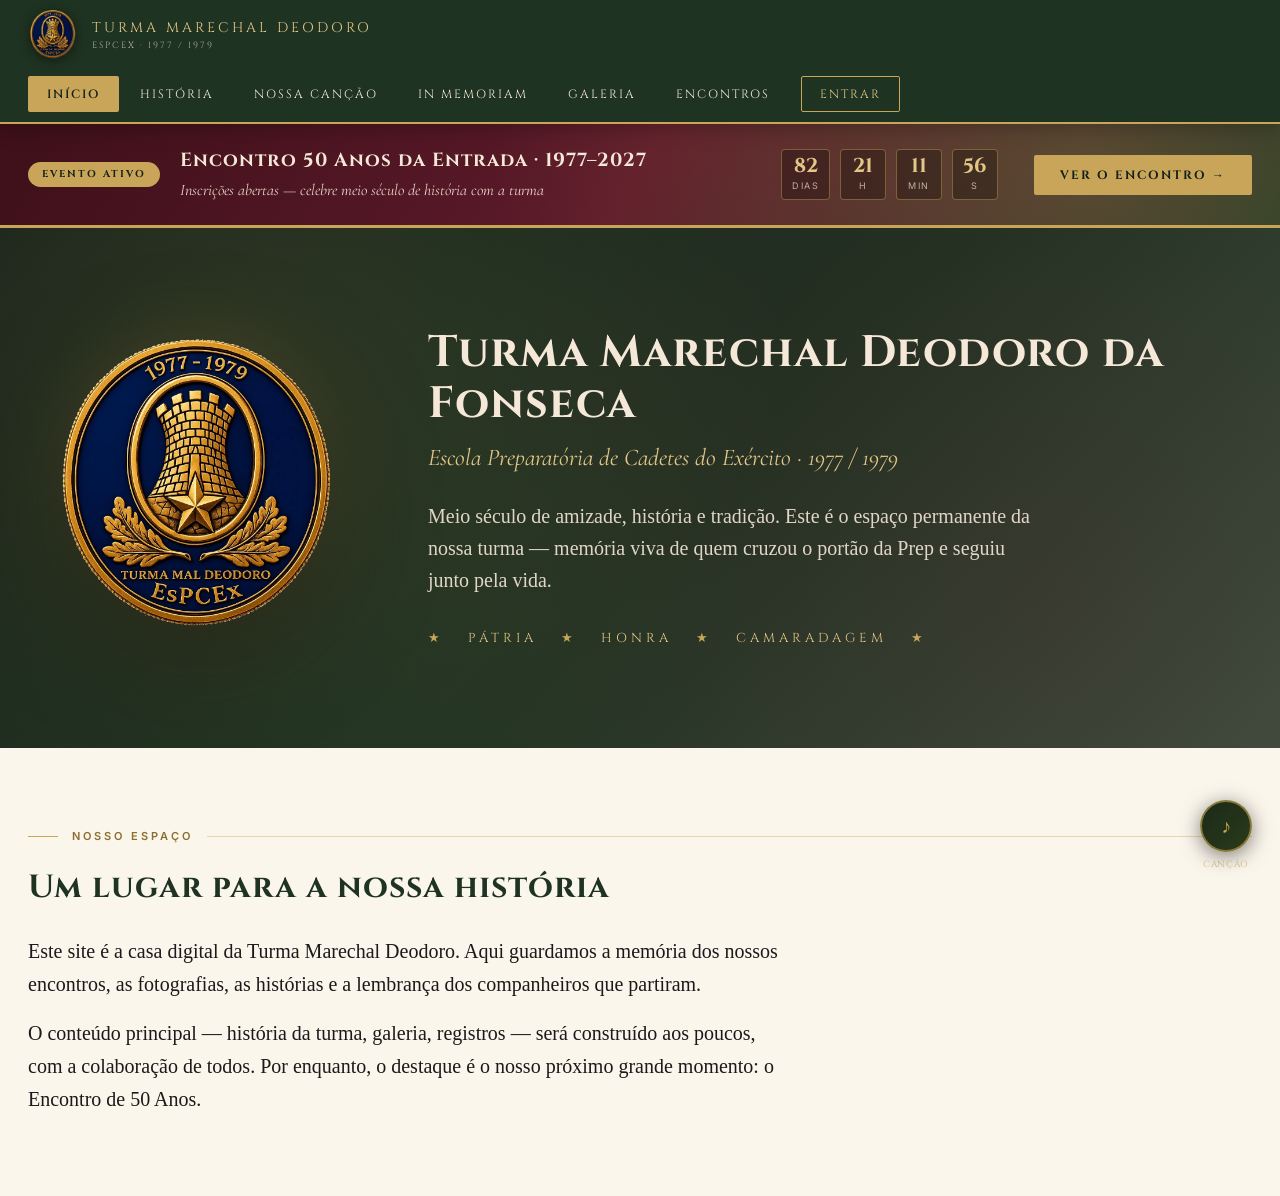
==== commit 1479786c: "Atualizar o index.html" ====
--- a/index.html
+++ b/index.html
@@ -68,25 +68,27 @@
 }
 .cancao-letra .letra-body {
   font-family: 'Cormorant Garamond', serif;
-  font-size: 1.15rem;
-  line-height: 2;
-  color: var(--fg, #e8e4d8);
+  font-size: 1.2rem;
+  line-height: 2.1;
+  color: #f0ece0;
   text-align: center;
   white-space: pre-line;
 }
 .cancao-letra .letra-estrofe {
   margin-bottom: 28px;
+  color: #f0ece0;
 }
 .cancao-letra .letra-refrão {
   margin-bottom: 28px;
   font-style: italic;
-  color: var(--gold, #C8A84B);
+  color: #C8A84B;
+  font-size: 1.22rem;
 }
 .cancao-nota {
   margin-top: 32px;
   text-align: center;
   font-size: 0.78rem;
-  color: var(--muted, #8a8a7a);
+  color: #a0a090;
   letter-spacing: 0.05em;
 }
 .cancao-ornament {
@@ -161,10 +163,7 @@
 #hinoFloat:hover #hinoLabel {
   color: rgba(200,168,75,1);
 }
-/* iframe oculto para áudio flutuante */
-#hinoAudioFrame {
-  display: none;
-}
+
 </style>
 </head>
 <body>
@@ -511,7 +510,7 @@
   </div>
 </section>
 
-<div class="help-bar">★ Protótipo · Site da Turma · navegue pelo menu</div>
+
 
 <!-- ===== ÍCONE FLUTUANTE DO HINO ===== -->
 <div id="hinoFloat" title="Ouvir a Canção da EsPCEx">
@@ -520,39 +519,36 @@
   </button>
   <span id="hinoLabel">Canção</span>
 </div>
-<!-- iframe oculto para reprodução de áudio em background -->
-<iframe id="hinoAudioFrame" src="" allow="autoplay" title="Canção da EsPCEx - áudio"></iframe>
-
 <script src="assets/js/script.js"></script>
 <script>
-// ===== NOSSA CANÇÃO — nav =====
-// Adiciona 'cancao' ao roteador existente
-(function(){
-  const origNav = window.nav;
-  window.nav = function(id) {
-    origNav(id);
-  };
-})();
-
 // ===== ÍCONE FLUTUANTE DO HINO =====
+// Abre o YouTube em janela pequena — único método confiável sem bloqueio de autoplay
+var hinoWin = null;
 var hinoPlaying = false;
-var hinoFrame = document.getElementById('hinoAudioFrame');
 var hinoBtnFloat = document.getElementById('hinoBtnFloat');
-var hinoLabel = document.getElementById('hinoLabel');
-
-// URL de embed com autoplay para áudio de fundo
-var HINO_URL_PLAY  = 'https://www.youtube.com/embed/6G58bDr_t5Y?autoplay=1&loop=1&playlist=6G58bDr_t5Y&rel=0&modestbranding=1';
-var HINO_URL_PAUSE = '';
+var hinoLabel    = document.getElementById('hinoLabel');
+
+var HINO_YT = 'https://www.youtube.com/watch?v=6G58bDr_t5Y';
 
 function toggleHino() {
   if (!hinoPlaying) {
-    hinoFrame.src = HINO_URL_PLAY;
+    // Abre janela pequena no canto — o aluno pode minimizá-la
+    var w = 360, h = 220;
+    var left = window.screen.width  - w - 20;
+    var top  = window.screen.height - h - 60;
+    hinoWin = window.open(
+      HINO_YT,
+      'hinoEsPCEx',
+      'width='+w+',height='+h+',left='+left+',top='+top+
+      ',toolbar=no,menubar=no,location=no,status=no,resizable=yes,scrollbars=no'
+    );
     hinoPlaying = true;
     hinoBtnFloat.classList.add('playing');
     hinoBtnFloat.innerHTML = '❚❚';
-    hinoLabel.textContent = 'Pausar';
+    hinoLabel.textContent = 'Fechar';
   } else {
-    hinoFrame.src = HINO_URL_PAUSE;
+    if (hinoWin && !hinoWin.closed) hinoWin.close();
+    hinoWin = null;
     hinoPlaying = false;
     hinoBtnFloat.classList.remove('playing');
     hinoBtnFloat.innerHTML = '♪';
@@ -560,10 +556,21 @@
   }
 }
 
-// Ao entrar na aba Nossa Canção, para o áudio flutuante para não sobrepor
+// Se o aluno fechar a janela manualmente, reseta o botão
+setInterval(function(){
+  if (hinoPlaying && hinoWin && hinoWin.closed) {
+    hinoWin = null;
+    hinoPlaying = false;
+    hinoBtnFloat.classList.remove('playing');
+    hinoBtnFloat.innerHTML = '♪';
+    hinoLabel.textContent = 'Canção';
+  }
+}, 1000);
+
+// Ao entrar na aba Nossa Canção, fecha a janelinha para não sobrepor
 document.querySelectorAll('[data-nav="cancao"]').forEach(function(btn){
   btn.addEventListener('click', function(){
-    if(hinoPlaying) toggleHino();
+    if (hinoPlaying) toggleHino();
   });
 });
 </script>
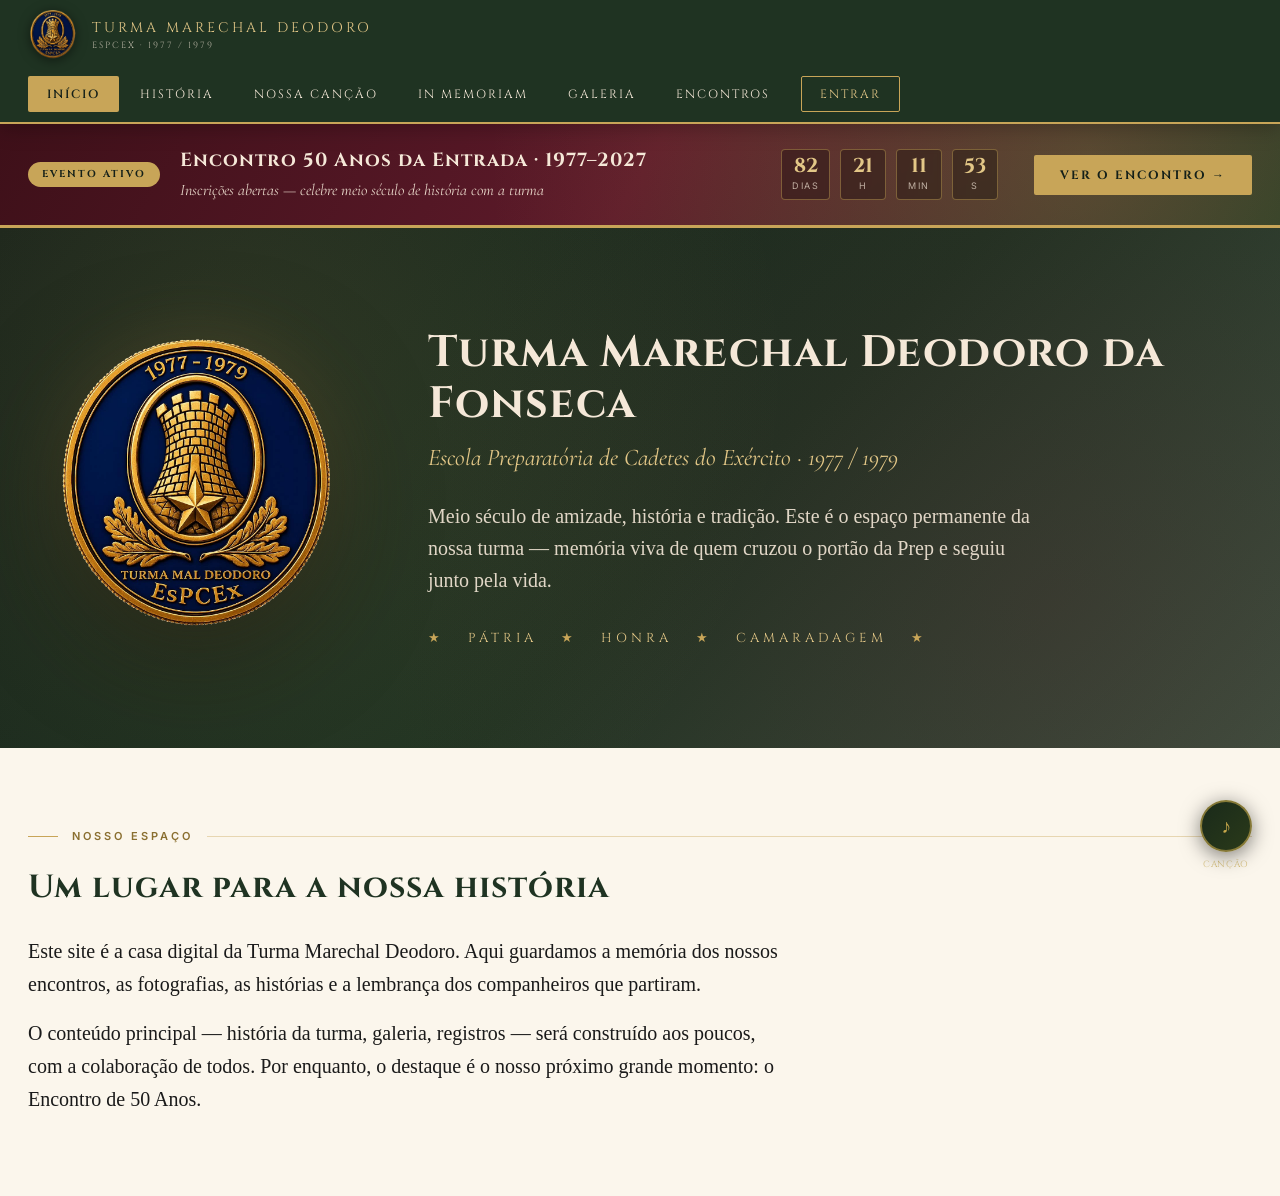
==== commit a71dda57: "Atualizar o index.html" ====
--- a/index.html
+++ b/index.html
@@ -70,25 +70,25 @@
   font-family: 'Cormorant Garamond', serif;
   font-size: 1.2rem;
   line-height: 2.1;
-  color: #f0ece0;
+  color: #1a1a14 !important;
   text-align: center;
   white-space: pre-line;
 }
 .cancao-letra .letra-estrofe {
   margin-bottom: 28px;
-  color: #f0ece0;
+  color: #1a1a14 !important;
 }
 .cancao-letra .letra-refrão {
   margin-bottom: 28px;
   font-style: italic;
-  color: #C8A84B;
+  color: #8a6a10 !important;
   font-size: 1.22rem;
 }
 .cancao-nota {
   margin-top: 32px;
   text-align: center;
   font-size: 0.78rem;
-  color: #a0a090;
+  color: #555548;
   letter-spacing: 0.05em;
 }
 .cancao-ornament {
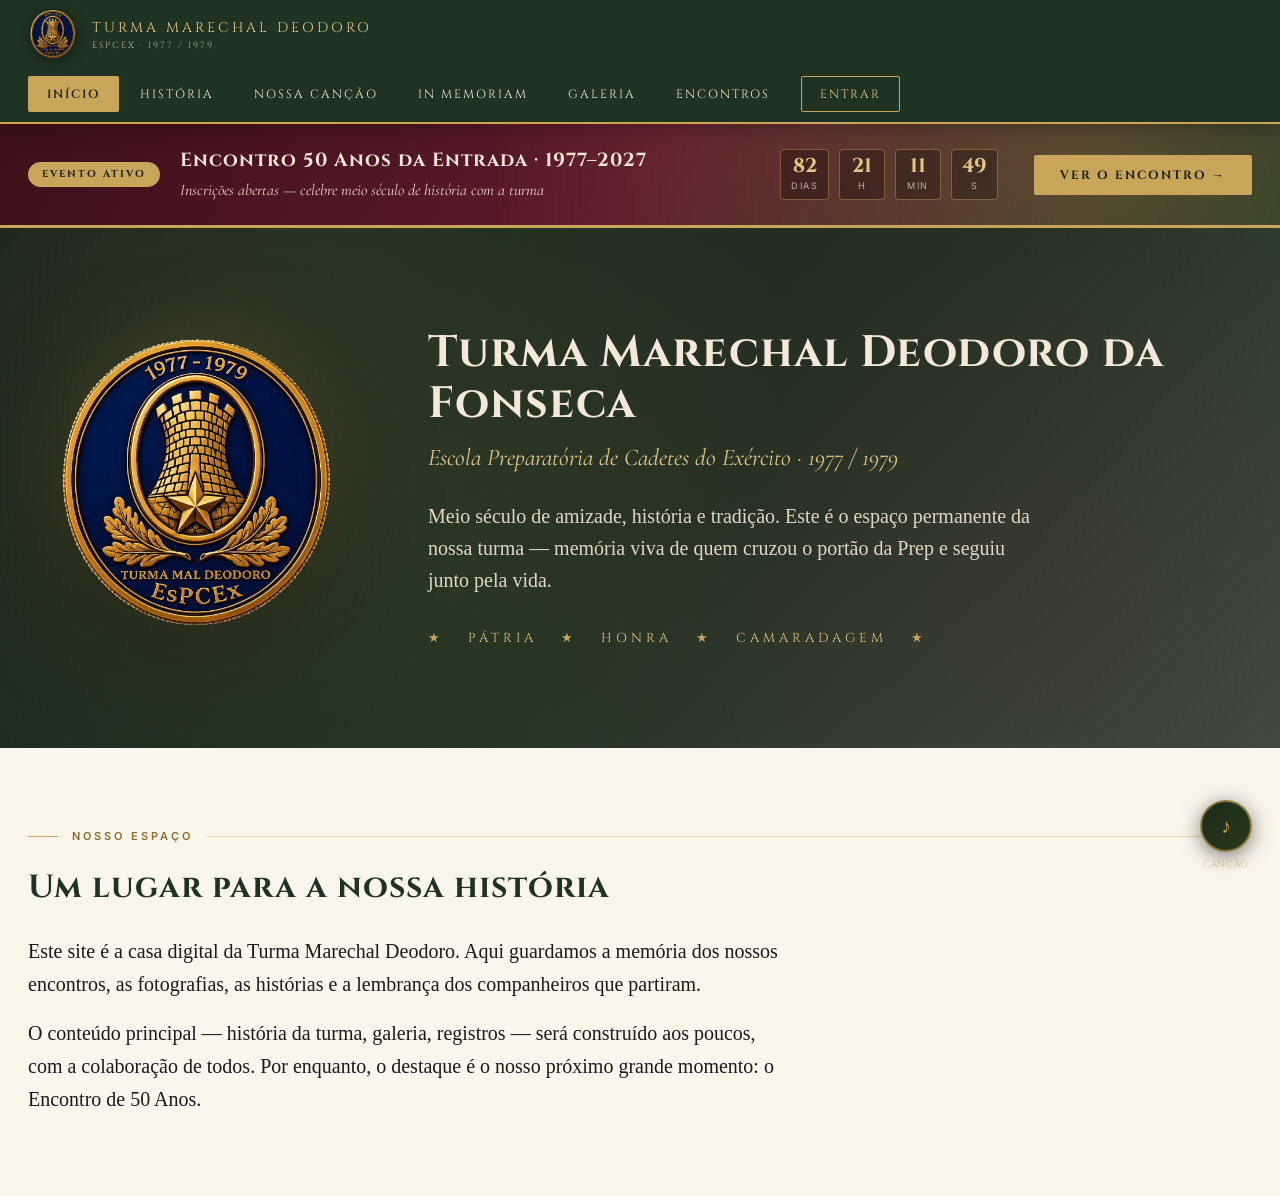
==== commit 225f1ebf: "Atualizar o index.html" ====
--- a/index.html
+++ b/index.html
@@ -519,36 +519,61 @@
   </button>
   <span id="hinoLabel">Canção</span>
 </div>
+<!-- Player oculto para áudio flutuante via YouTube IFrame API -->
+<div id="hinoPlayerWrap" style="position:fixed;width:1px;height:1px;overflow:hidden;opacity:0;pointer-events:none;bottom:0;right:0;">
+  <div id="hinoYTPlayer"></div>
+</div>
+
 <script src="assets/js/script.js"></script>
 <script>
-// ===== ÍCONE FLUTUANTE DO HINO =====
-// Abre o YouTube em janela pequena — único método confiável sem bloqueio de autoplay
-var hinoWin = null;
+// ===== YOUTUBE IFRAME API — áudio flutuante =====
+var hinoReady   = false;
 var hinoPlaying = false;
+var ytPlayer    = null;
 var hinoBtnFloat = document.getElementById('hinoBtnFloat');
 var hinoLabel    = document.getElementById('hinoLabel');
 
-var HINO_YT = 'https://www.youtube.com/watch?v=6G58bDr_t5Y';
+// Carrega a API do YouTube de forma assíncrona
+var tag = document.createElement('script');
+tag.src = 'https://www.youtube.com/iframe_api';
+document.head.appendChild(tag);
+
+// Callback chamado pela API quando pronta
+window.onYouTubeIframeAPIReady = function() {
+  ytPlayer = new YT.Player('hinoYTPlayer', {
+    videoId: '6G58bDr_t5Y',
+    playerVars: { autoplay: 0, controls: 0, loop: 1, playlist: '6G58bDr_t5Y' },
+    events: {
+      onReady: function() { hinoReady = true; },
+      onStateChange: function(e) {
+        // Se o vídeo terminar (estado ENDED), reinicia
+        if (e.data === YT.PlayerState.ENDED) ytPlayer.playVideo();
+        // Sincroniza botão se pausado externamente
+        if (e.data === YT.PlayerState.PAUSED && hinoPlaying) {
+          hinoPlaying = false;
+          hinoBtnFloat.classList.remove('playing');
+          hinoBtnFloat.innerHTML = '♪';
+          hinoLabel.textContent = 'Canção';
+        }
+      }
+    }
+  });
+};
 
 function toggleHino() {
+  if (!hinoReady) {
+    hinoLabel.textContent = 'Aguarde...';
+    setTimeout(toggleHino, 600);
+    return;
+  }
   if (!hinoPlaying) {
-    // Abre janela pequena no canto — o aluno pode minimizá-la
-    var w = 360, h = 220;
-    var left = window.screen.width  - w - 20;
-    var top  = window.screen.height - h - 60;
-    hinoWin = window.open(
-      HINO_YT,
-      'hinoEsPCEx',
-      'width='+w+',height='+h+',left='+left+',top='+top+
-      ',toolbar=no,menubar=no,location=no,status=no,resizable=yes,scrollbars=no'
-    );
+    ytPlayer.playVideo();
     hinoPlaying = true;
     hinoBtnFloat.classList.add('playing');
     hinoBtnFloat.innerHTML = '❚❚';
-    hinoLabel.textContent = 'Fechar';
+    hinoLabel.textContent = 'Pausar';
   } else {
-    if (hinoWin && !hinoWin.closed) hinoWin.close();
-    hinoWin = null;
+    ytPlayer.pauseVideo();
     hinoPlaying = false;
     hinoBtnFloat.classList.remove('playing');
     hinoBtnFloat.innerHTML = '♪';
@@ -556,18 +581,7 @@
   }
 }
 
-// Se o aluno fechar a janela manualmente, reseta o botão
-setInterval(function(){
-  if (hinoPlaying && hinoWin && hinoWin.closed) {
-    hinoWin = null;
-    hinoPlaying = false;
-    hinoBtnFloat.classList.remove('playing');
-    hinoBtnFloat.innerHTML = '♪';
-    hinoLabel.textContent = 'Canção';
-  }
-}, 1000);
-
-// Ao entrar na aba Nossa Canção, fecha a janelinha para não sobrepor
+// Ao entrar na aba Nossa Canção, pausa o flutuante para não sobrepor
 document.querySelectorAll('[data-nav="cancao"]').forEach(function(btn){
   btn.addEventListener('click', function(){
     if (hinoPlaying) toggleHino();
